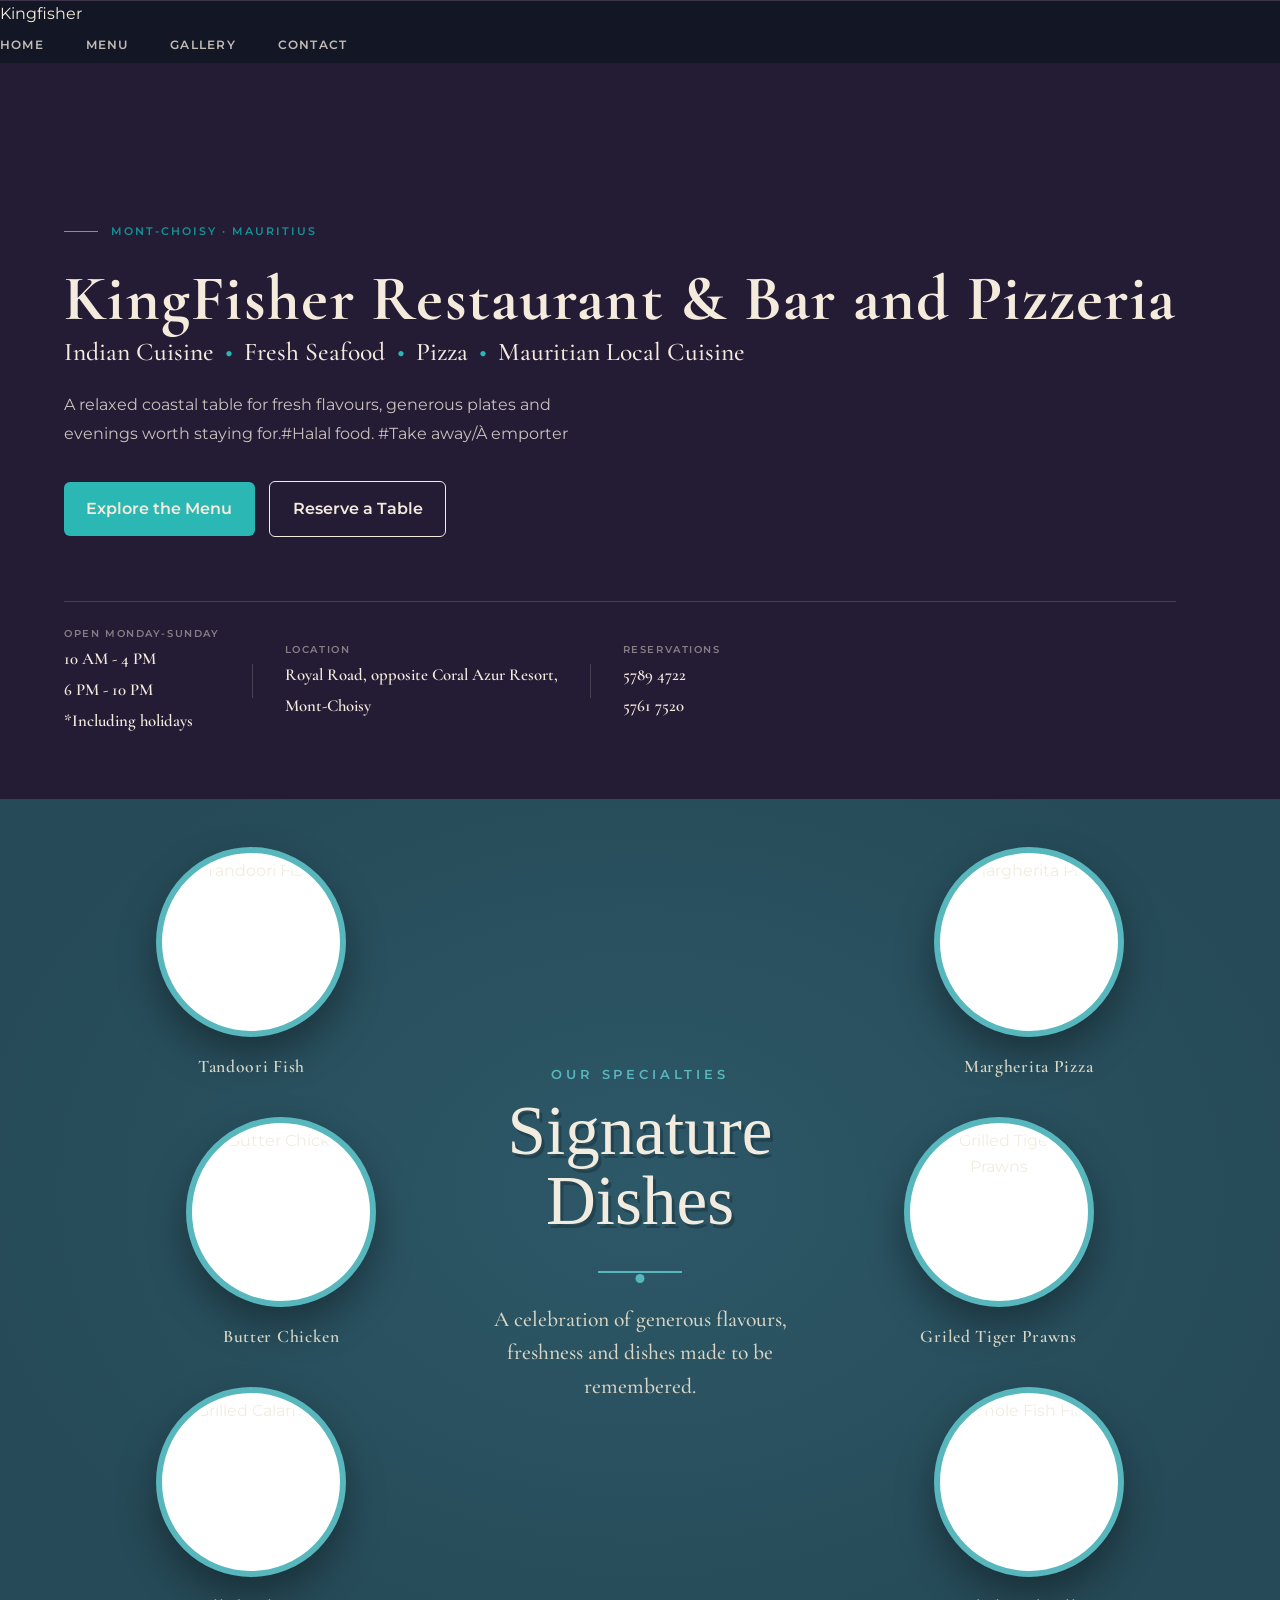
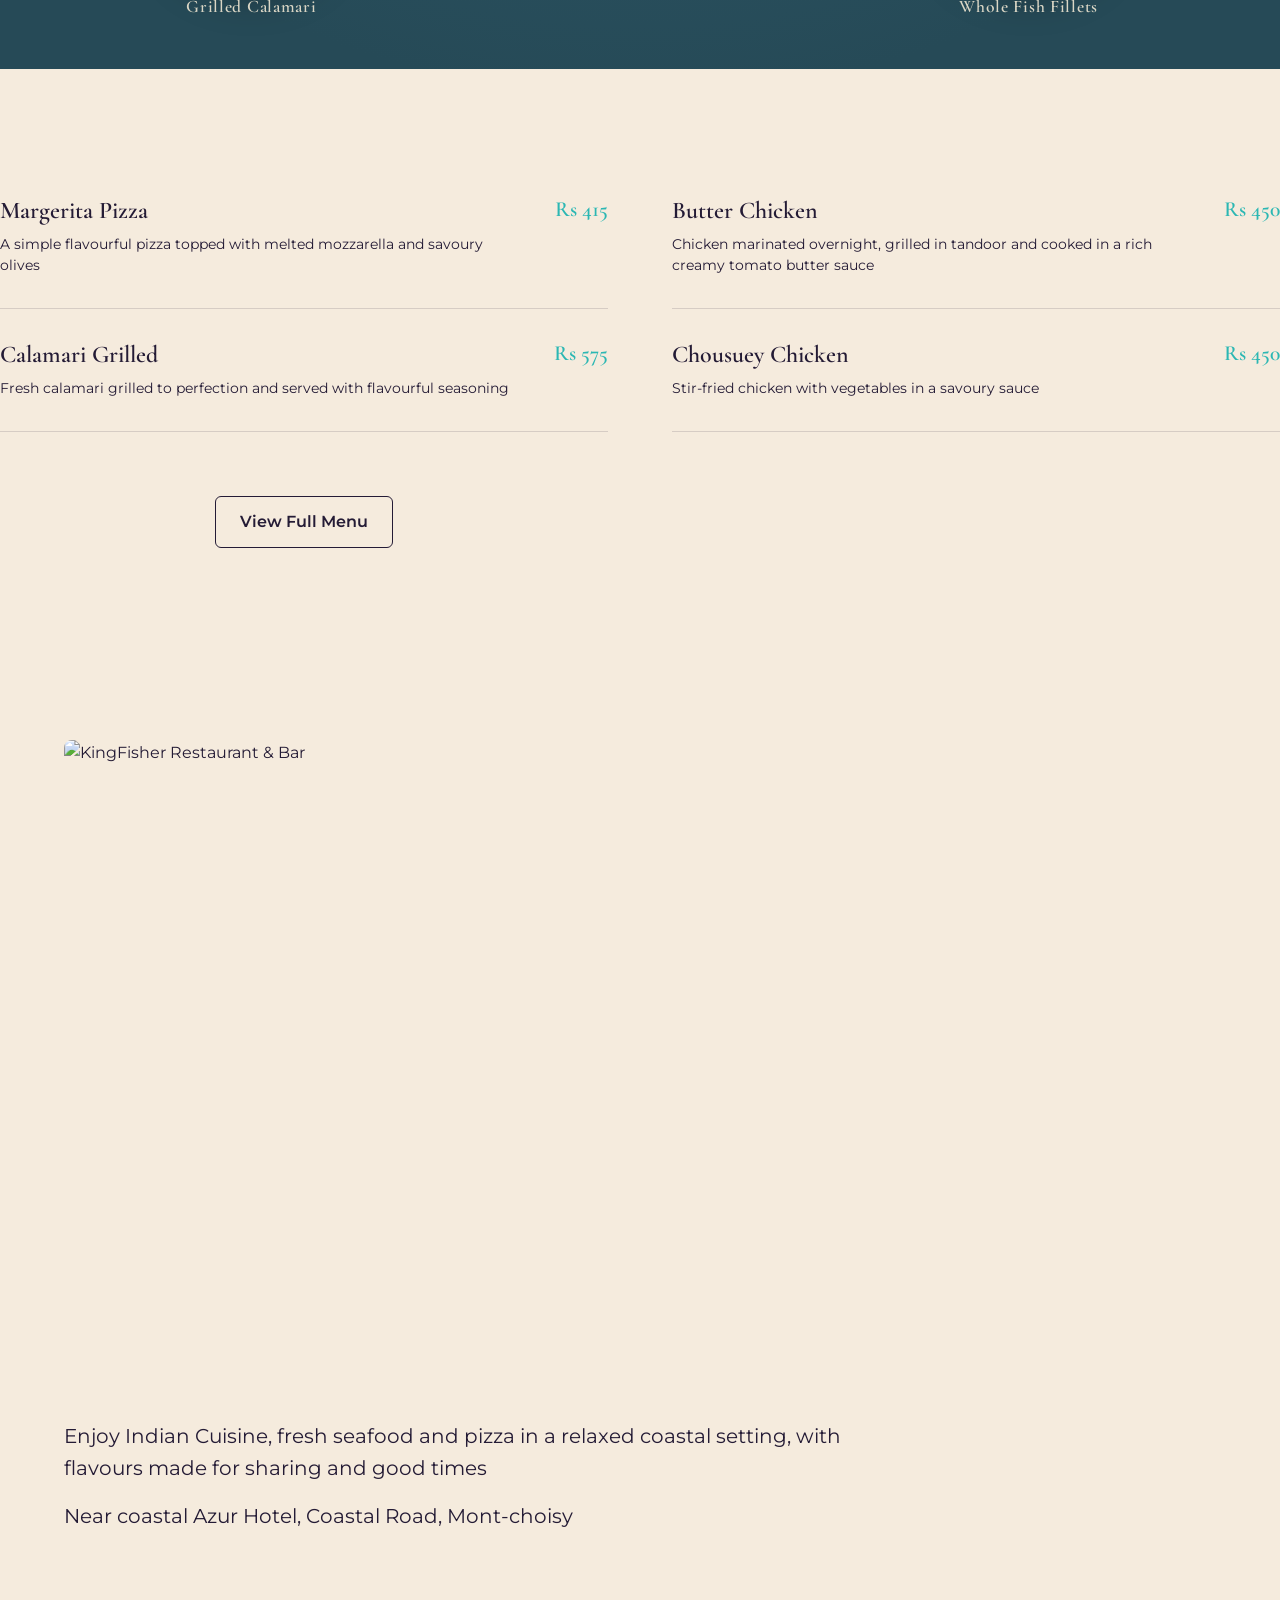
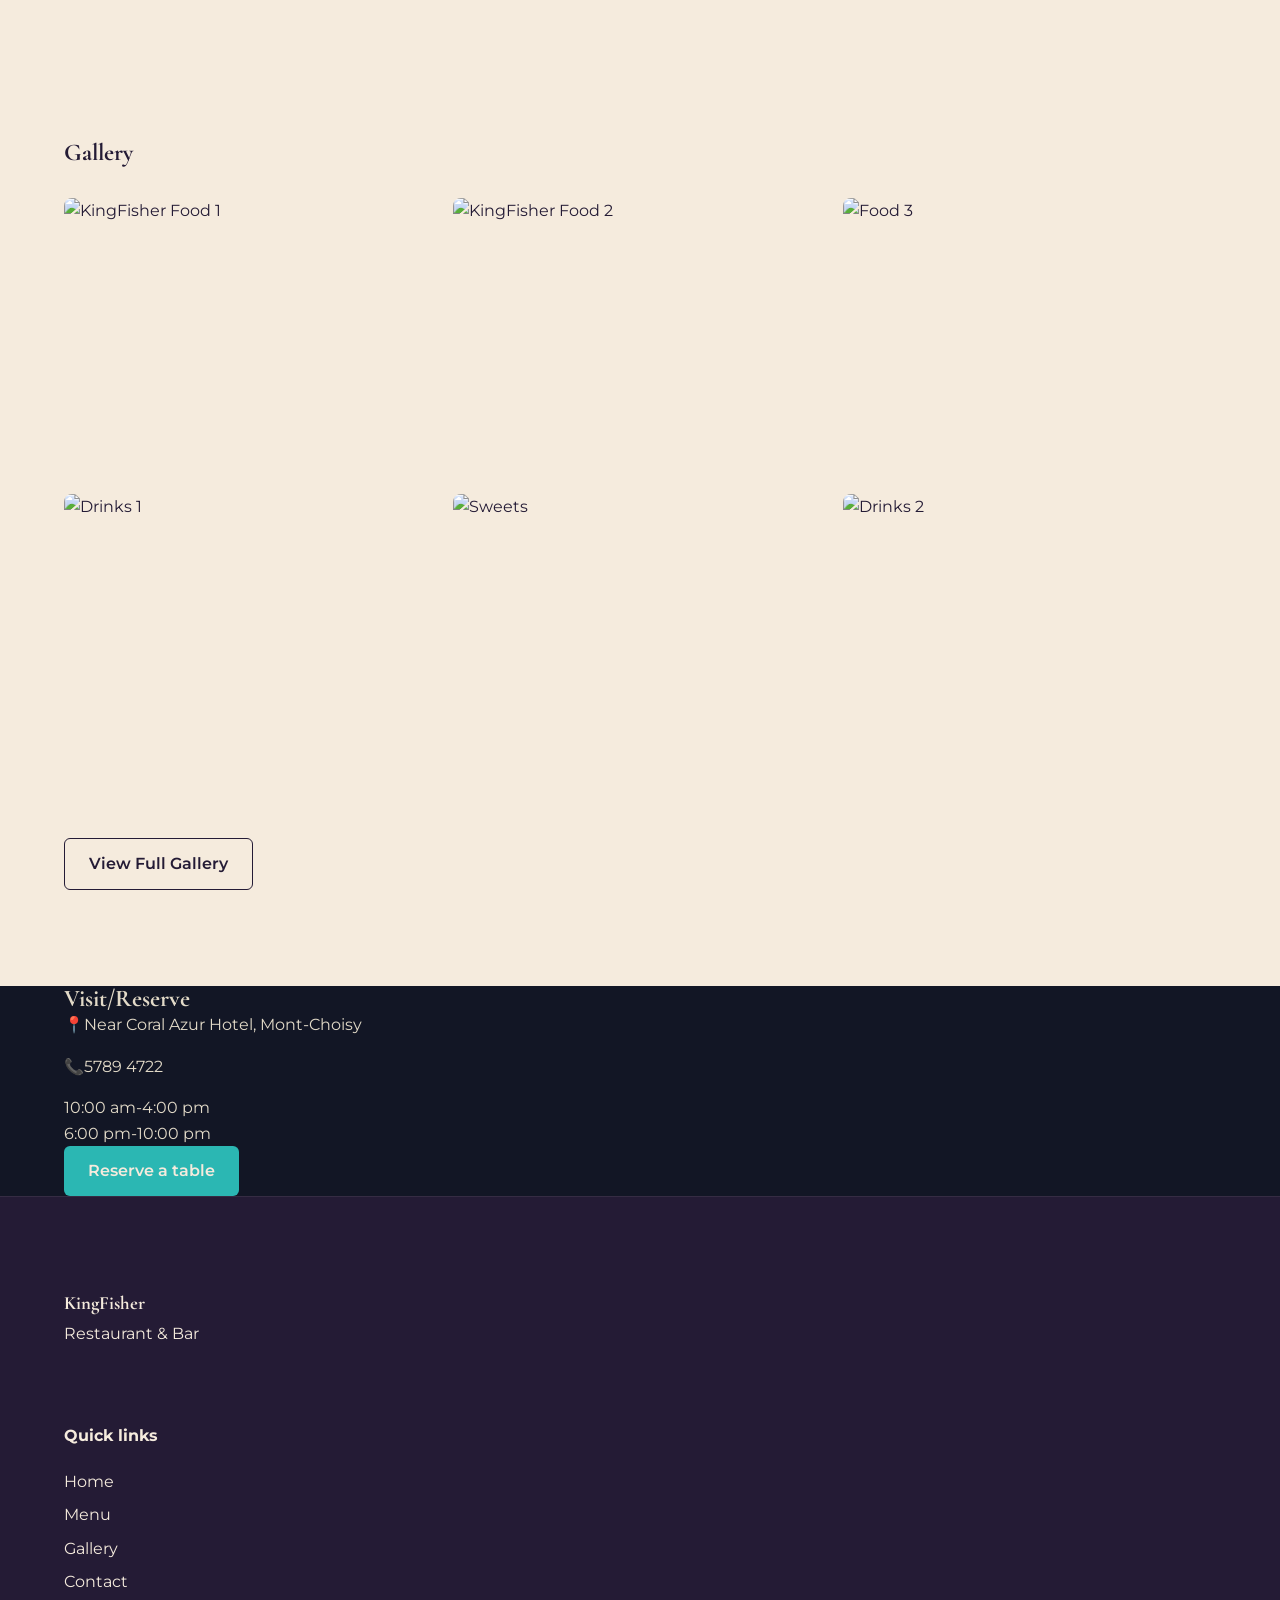
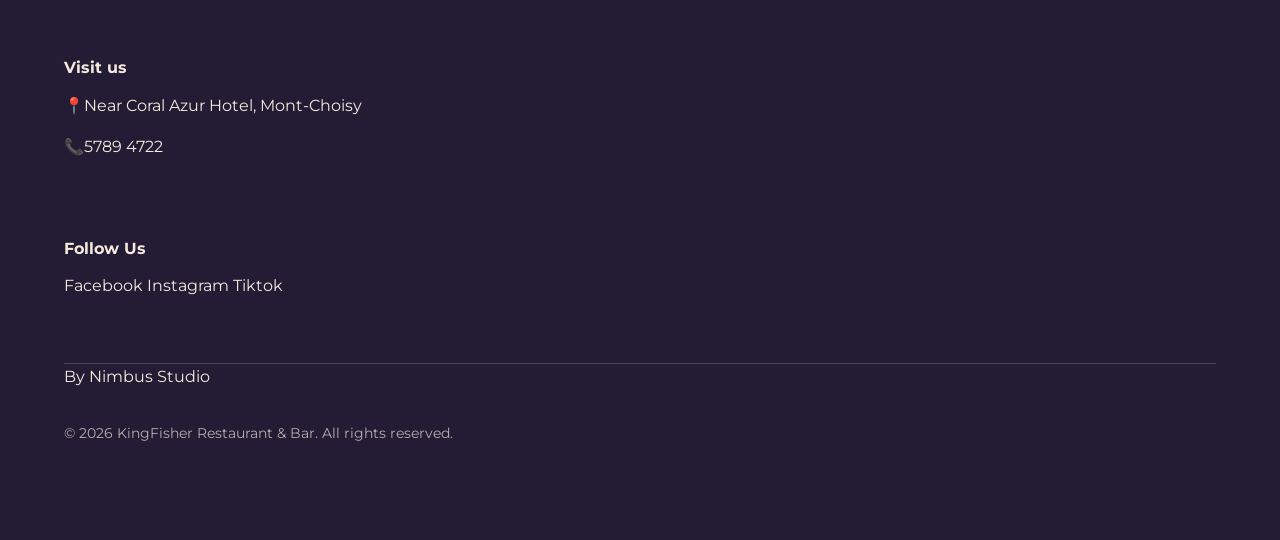
==== index.html @ a905fcc9 "Update index.html" ====
<!DOCTYPE html>
<html lang="en">
<head>
    <meta charset="UTF-8">
    <meta name="viewport" content="width=device-width,initial-scale=1.0">
    <title>KingFisher Restaurant & Bar</title>
    <link rel="stylesheet" href="tokens.css">
    <link rel="stylesheet" href="global.css">
    <link rel="stylesheet" href="components.css">
</head>
<body>
    <script src="js/main.js"></script>
<!-- Code injected by live-server -->
<script>
	// <![CDATA[  <-- For SVG support
	if ('WebSocket' in window) {
		(function () {
			function refreshCSS() {
				var sheets = [].slice.call(document.getElementsByTagName("link"));
				var head = document.getElementsByTagName("head")[0];
				for (var i = 0; i < sheets.length; ++i) {
					var elem = sheets[i];
					var parent = elem.parentElement || head;
					parent.removeChild(elem);
					var rel = elem.rel;
					if (elem.href && typeof rel != "string" || rel.length == 0 || rel.toLowerCase() == "stylesheet") {
						var url = elem.href.replace(/(&|\?)_cacheOverride=\d+/, '');
						elem.href = url + (url.indexOf('?') >= 0 ? '&' : '?') + '_cacheOverride=' + (new Date().valueOf());
					}
					parent.appendChild(elem);
				}
			}
			var protocol = window.location.protocol === 'http:' ? 'ws://' : 'wss://';
			var address = protocol + window.location.host + window.location.pathname + '/ws';
			var socket = new WebSocket(address);
			socket.onmessage = function (msg) {
				if (msg.data == 'reload') window.location.reload();
				else if (msg.data == 'refreshcss') refreshCSS();
			};
			if (sessionStorage && !sessionStorage.getItem('IsThisFirstTime_Log_From_LiveServer')) {
				console.log('Live reload enabled.');
				sessionStorage.setItem('IsThisFirstTime_Log_From_LiveServer', true);
			}
		})();
	}
	else {
		console.error('Upgrade your browser. This Browser is NOT supported WebSocket for Live-Reloading.');
	}
	// ]]>
</script>
</body>
</html>
<body>
    <header>
        <header class="navbar">
    </header>
    <a href="index.html": class="logo">
        Kingfisher
    </a>
    <ul class="navbar-links">
        <li>
            <a href="index.html">Home</a>
        </li>
        <li>
            <a href="menu.html">Menu</a>
        </li>
        <li>
            <a href="gallery.html">Gallery</a>
        </li>
        <li>
            <a href="contact.html">Contact</a>
        </li>
    </ul>
    <section class="hero">
        <div class="hero-background">
            </div>
            <div class="hero-overlay"></div>

    <div class="container hero-container">

        <div class="hero-content">

            <p class="hero-eyebrow">
                Mont-Choisy · Mauritius
            </p>
            <h1>
                KingFisher Restaurant & Bar and Pizzeria
            </h1>
            <p class="hero-cuisine">
                Indian Cuisine
                <span>•</span>
                Fresh Seafood
                <span>•</span>
                Pizza
                <span>•</span>
                Mauritian Local Cuisine
            </p>

            <p class="hero-description">
                A relaxed coastal table for fresh flavours,
                generous plates and evenings worth staying for.#Halal food. #Take away/À emporter
            </p>

            <div class="hero-buttons">

                <a
                    href="menu.html"
                    class="btn btn-primary">
                    Explore the Menu
                </a>

                <a
                    href="contact.html"
                    class="btn btn-secondary">
                    Reserve a Table
                </a>

            </div>

            <div class="hero-meta">

                <div class="hero-meta-item">

                    <span class="hero-meta-label">
                        Open Monday-Sunday
                    </span>
                    <span class="hero-meta-value">
                        10 AM - 4 PM
                    </span>
                    <span class="hero-meta-value">
                        6 PM - 10 PM
                    </span>
                    <span class="hero-meta-value">
                        *Including holidays
                    </span>
                </div>

                <div class="hero-meta-divider"></div>
                <div class="hero-meta-item">

                    <span class="hero-meta-label">
                        Location
                    </span>

                    <span class="hero-meta-value">
                       Royal Road, opposite Coral Azur Resort,
                    </span>
                    <span class="hero-meta-value">
                        Mont-Choisy
                    </span>
                </div>

                <div class="hero-meta-divider"></div>

                <div class="hero-meta-item">

                    <span class="hero-meta-label">
                        Reservations
                    </span>

                    <span class="hero-meta-value">
                        5789 4722
                    </span>
                    <span class="hero-meta-value">
                        5761 7520
                    </span>
                </div>
            </div>
        </div>
    </div>
            </div>
        </div>
    </section>
    <section class="signature" id="signature-dishes">
  <div class="signature__grid">
 
    <!-- LEFT: 3 dishes -->
    <div class="signature__col signature__col--left">
      <figure class="dish">
        <div class="dish__ring"><img src="./assets/images/dish-1.jpg" alt="Tandoori Fish"></div>
        <figcaption>Tandoori Fish</figcaption>
      </figure>
      <figure class="dish">
        <div class="dish__ring"><img src="./assets/images/dish-2.jpg" alt="Butter Chicken"></div>
        <figcaption>Butter Chicken</figcaption>
      </figure>
      <figure class="dish">
        <div class="dish__ring"><img src="./assets/images/dish-3.jpg" alt="Grilled Calamari"></div>
        <figcaption>Grilled Calamari</figcaption>
      </figure>
    </div>
 
    <!-- CENTRE: heading + paragraph -->
    <div class="signature__intro">
      <p class="signature__eyebrow">Our Specialties</p>
      <h2 class="signature__title">Signature<br>Dishes</h2>
      <div class="signature__divider"></div>
      <p class="signature__text">A celebration of generous flavours, freshness and dishes made to be remembered.</p>
    </div>
 
    <!-- RIGHT: 3 dishes -->
    <div class="signature__col signature__col--right">
      <figure class="dish">
        <div class="dish__ring"><img src="./assets/images/dish-4.jpg" alt="Margherita Pizza"></div>
        <figcaption>Margherita Pizza</figcaption>
      </figure>
      <figure class="dish">
        <div class="dish__ring"><img src="./assets/images/Grilled tiger prawns.jpeg" alt="Grilled Tiger Prawns"></div>
        <figcaption>Griled Tiger Prawns</figcaption>
      </figure>
      <figure class="dish">
        <div class="dish__ring"><img src="./assets/images/dish-6.jpg" alt="Whole Fish Fillets"></div>
        <figcaption>Whole Fish Fillets</figcaption>
      </figure>
    </div>
 
  </div>
</section>
    </section>
    </div>
</section>
</section>
<section class="menu-preview">
<div class="menu-preview-grid">

    <div class="menu-item">
        <div class="menu-item-info">
            <h3 class="menu-item-name">Margerita Pizza</h3>
            <p>A simple flavourful pizza topped with melted mozzarella and savoury olives</p>
        </div>
        <span class="menu-item-price">Rs 415</span>
    </div>
    <div class="menu-item">
        <div class="menu-item-info">
            <h3 class="menu-item-name">Butter Chicken</h3>
            <p>Chicken marinated overnight, grilled in tandoor and cooked in a rich creamy tomato butter sauce</p>
        </div>

        <span class="menu-item-price">Rs 450</span>
    </div>
    <div class="menu-item">
        <div class="menu-item-info">
            <h3 class="menu-item-name">Calamari Grilled</h3>
            <p>Fresh calamari grilled to perfection and served with flavourful seasoning</p>
        </div>

        <span class="menu-item-price">Rs 575</span>
    </div>
    <div class="menu-item">
        <div class="menu-item-info">
            <h3 class="menu-item-name">Chousuey Chicken</h3>
            <p>Stir-fried chicken with vegetables in a savoury sauce</p>
        </div>
        <span class="menu-item-price">Rs 450</span>
    </div>
    <div class="menu-preview-action">
        <div style="text-align:center;">
    <a href="menu.html" class="btn btn-light">View Full Menu</a>
</div>
</div>
</section>
<section class="a-taste-of-kingfisher">
    <div class="container">
    <img src="assets/images/kingfisher- A taste of kingfisher.jpg" alt="KingFisher Restaurant & Bar" class="restaurant-image">
    <p>
        Enjoy Indian Cuisine, fresh seafood and pizza in a relaxed coastal setting, with flavours made for sharing and good times
    </p>
    <p>
        Near coastal Azur Hotel, Coastal Road, Mont-choisy
    </p>
    </div>
</section>
<section class="gallery-preview">
   <div class="container">
    <h2>Gallery</h2>
    <div class="gallery-preview-grid">
        <img src="assets/images/Tandoori fish.jpg" alt="KingFisher Food 1">
        <img src="assets/images/Magic Bowl.jpg" alt="KingFisher Food 2">
        <img src="assets/images/Crab Soup.jpg" alt="Food 3">
        <img src="assets/images/cocktails yaaa.jpeg" alt="Drinks 1">
        <img src="assets/images/Gulab jamun 2 pieces.png" alt="Sweets">
        <img src="assets/images/Welcome drinks.webp" alt="Drinks 2">
    </div>
    <a href="gallery.html" class="btn btn-light">View Full Gallery</a>
   </div>
</section>
<div class="container">
    <h2>Visit/Reserve</h2>
    <div class="cta-info">
        <p>📍Near Coral Azur Hotel, Mont-Choisy</p>
        <p>📞5789 4722</p>
        <p>
               10:00 am-4:00 pm
            <br>
               6:00 pm-10:00 pm
        </p>
    </div>
    <div class="cta-action">
        <a href="contact.html" class="btn btn-primary">Reserve a table</a>
    </div>
</div>
</div>
</section>
<footer class="footer">
    <div class="container">
        <div class="footer-content">
            <div class="footer-brand">
                <h3>KingFisher</h3>
                <p>
                    Restaurant & Bar
                </p>
            </div>
            <div class="footer-links">
                <h4>Quick links</h4>
                <a href="index.html">Home</a>
                <a href="menu.html">Menu</a>
                <a href="gallery.html">Gallery</a>
                <a href="contact.html">Contact</a>
            </div>
            <div class="footer-contact">
                <h4>Visit us</h4>
                <p>📍Near Coral Azur Hotel, Mont-Choisy</p>
                <p>📞5789 4722</p>
            </div>
            <div class="footer-socials">
                <h4>Follow Us</h4>
                <a href="https://www.facebook.com/profile.php?id=61595159085110">Facebook</a>
                <a href="https://www.instagram.com/kingfisher.mru/">Instagram</a>
                <a href=https://www.tiktok.com/@kingfisher.restau5?_r=1&_t=ZS-9Ad3N2J6rQK>Tiktok</a>
            </div>
    </div>
    <div class="footer-credit">
                <span>By</span>

                <a
                    href="https://www.instagram.com/nimbusstudio.mu/"
                    target="_blank"
                    rel="noopener noreferrer"
                    aria-label="Nimbus Studio on Instagram">
                    Nimbus Studio
                </a>
            </div>
    <p class="footer-copyright">
        © 2026 KingFisher Restaurant & Bar. All rights reserved.
    </p>
    </div>
</footer>
<div class="lightbox">
    <button class="lightbox-close">&times;</button>
    <img src="" alt="">
</div>
<script src="js/main.js"></script>
---- tokens.css ----
:root {
    /* Colours */
    --color-plum: #241B35;
    --color-cream: #F5EBDD;
    --color-turquoise: #2BB7B3;
    --color-coral: #E76F61;
    --color-white: #FFFFFF;
    --color-dark-text: #241B35;
    --color-ocean: #123F4A;

    /* Typography */
    --font-display: "Cormorant Garamond", serif;
    --font-body: "Montserrat", sans-serif;

    --font-weight-regular: 400;
    --font-weight-medium: 500;
    --font-weight-semibold: 600;

    --text-xs: 0.75rem;
    --text-sm: 0.875rem;
    --text-base: 1rem;
    --text-lg: 1.25rem;
    --text-ig: 1.25rem;
    --text-xl: 2rem;
    --text-2xl: 3rem;
    --text-hero: 4rem;

    /* Spacing */
    --space-xs: 0.5rem;
    --space-sm: 1rem;
    --space-md: 1.5rem;
    --space-lg: 2rem;
    --space-ig: 2rem;
    --space-xl: 4rem;
    --space-2xl: 4rem;
    --space-3xl: 6rem;

    /* Layout */
    --section-padding: 96px 0;
    --section-padding-mobile: 64px 0;
    --container-width: 1200px;

    /* Borders and effects */
    --border-light: rgba(36, 27, 53, 0.15);
    --border-dark: rgba(245, 235, 221, 0.2);
    --radius-sm: 6px;
    --radius-md: 8px;
    --shadows-subtle: 0 4px 16px rgba(36, 27, 53, 0.08);
}
---- global.css ----
@import url('https://fonts.googleapis.com/css2?family=Cormorant+Garamond:wght@400;500;600;700&family=Montserrat:wght@400;500;600;700&display=swap');

* {
    margin: 0;
    padding: 0;
    box-sizing: border-box;
}

html {
    scroll-behavior: smooth;
}

body {
    font-family: var(--font-body);
    background-color: var(--color-plum);
    color: var(--color-cream);
    line-height: 1.6;
}

h1,
h2,
h3,
h4 {
    font-family: var(--font-display);
    line-height: 1.1;
}

p {
    margin-bottom: var(--space-sm);
}

a {
    color: inherit;
    text-decoration: none;
}

img {
    display: block;
    max-width: 100%;
    height: auto;
}

button {
    font-family: inherit;
}

.container {
    width: min(90%, var(--container-width));
    margin-inline: auto;
}

.section {
    padding: var(--section-padding);
}

@media (max-width: 768px) {
    .section {
        padding: var(--section-padding-mobile);
    }
}
---- components.css ----
.btn{
    display:inline-block;
    padding:0.75rem 1.5rem;
    border-radius:
    var(--radius-sm);
    font-weight:
    var(--font-weight-semibold);
    transition:0.2s ease;
    cursor: pointer
}
.btn-primary{
    background-color:
    var(--color-turquoise);
    color:var(--color-cream); 
}
.btn-primary:hover{
    opacity:0.85; 
}
.btn-secondary{
    background-color:transparent;
    border:1px solid
    var(--color-cream);
    color:var(--color-cream);
}
.btn-secondary:hover{
    background-color:
    var(--color-cream);
    color:var(--color-plum);
}
.btn-light{
    background-color:transparent; 
    border:1px solid
    var(--color-plum);
    color:var(--color-plum);
}
.btn-light:hover{
    background-color:
    var(--color-plum);
    color:var(--color-cream);
}
.navbar {
    position: relative;
    z-index: 100;
    width: 100;
    background-color:var(--color-plum);
}
.navbar-container{
    min-height: 92px;
    display:flex;
    align-items:center;
    justify-content:space-between; 
    gap: 2rem;
}
.navbar-home {
    position: absolute;
    top: 0;
    left: 0;
    background: linear-gradient(
        to bottom,
        rgba(36,27,53,0.92)
        rgba(36,27,53,0)
    );
    border-bottom: 1px solid rgba(245,235,0.18);
}
.navbar-home .navbar-container {
    min-height: 104px;
}
.logo {
    display: inline-flex;
    flex-direction: column;
    gap: 0.05rem;
    flex-shrink: 0;
    color: var(--color-cream);
}
.logo-main {
    font-family: var(--font-display);
    font-size: 2.2rem;
    font-weight: var(--font-weight-semibold);
    line-height: 0.05;
    letter-spacing: -0.02em;
    transition: color 0.25s ease;
}
.logo-sub {
    margin-top: 0.25rem;
    font-family: var(--font-body);
    font-size: 0.55rem;
    font-weight: var(--font-weight-semibold);
    letter-spacing: 0.18em;
    text-transform: uppercase;
    opacity: 0.58;
    transition: opacity 0.2s ease;
}
.logo:hover .logo-main {
    color: var(--color-turquoise);
}

.logo:hover .logo-sub {
    opacity: 0.82;
}
.navbar-right {
    display: flex;
    align-items: center;
    gap: 2.25rem;
}
.navbar-links {
    display:flex;
    align-items: center;
    gap:2.6rem;
    list-style: none;
    margin: 0;
    padding: 0;
}
.navbar-links a {
    position: relative;
    display: inline-block;
    padding: 0.5rem 0;
    color: var(--color-cream);
    font-size: 0.78rem;
    font-weight: var(--font-weight-semibold);
    letter-spacing: 0.10em;
    text-transform: uppercase;
    opacity: 0.78;
    transition:color 0.2s ease,
               opacity 0.2s ease;
}
.navbar-links a:after {
      content: "";
    position: absolute;
    left: 0;
    bottom: 0;
    width: 100%;
    height: 1px;
    background-color: var(--color-turquoise);
    transform: scaleX(0);
    transform-origin: right;
    transition: transform 0.25s ease;
}
.navbar-links a:hover,
.navbar-links a.active {
    color: var(--color-cream);
    opacity: 1;
}
.navbar-links a:hover::after,
.navbar-links a.active::after {
    transform: scaleX(1);
    transform-origin: left;
}
.navbar-reserve {
    display: inline-flex;
    align-items: center;
    gap: 0.7rem;
    padding: 0.75rem 1.15rem;
    border: 1px solid rgba(245, 235, 221, 0.42);
    border-radius: 999px;
    color: var(--color-cream);
    font-size: 0.72rem;
    font-weight: var(--font-weight-semibold);
    letter-spacing: 0.10em;
    text-transform: uppercase;
    transition:
        background-color 0.25s ease,
        color 0.25s ease,
        border-color 0.25s ease,
        transform 0.25s ease;
}

.navbar-reserve span {
    font-size: 0.95rem;
    line-height: 1;
    transition: transform 0.25s ease;
}

.navbar-reserve:hover {
    background-color: var(--color-cream);
    border-color: var(--color-cream);
    color: var(--color-plum);
    transform: translateY(-1px);
}

.navbar-reserve:hover span {
    transform: translate(2px, -2px);
}
.card{
    background-color:
    var(--color-white);
    border-radius:
    var(--radius-md);
    box-shadow:
    var(--shadow-subtle);
    overflow:hidden;
}
.food-image{
    width:100%;
    aspect-ratio: 4/3;
    object-fit:cover;
    border-radius: 
    var(--radius-md);
}
.restaurant-image{
    width:100%;
    aspect-ratio: 16/9; 
    object-fit:cover; 
    border-radius:
    var(--radius-md);
}
.menu-item{
    padding:var(--space-md)0;
    border-bottom:1px solid
    var(--border-light);
}
.menu-item-name{
    font-family:var(--font-display);
}
.menu-item-price{
    font-family:var(--font-body);
    font-weight:
    var(--font-weight-semibold);
}
.menu-heading{
    display:inline-block;
    color:var(--color-turquoise);
    font-family:var(--font-display);
    position:relative
}
.menu-preview{
    padding: var(--section-padding);
    background-color: var(--color-plum);
    color: var(--color-cream);
}
.menu-preview h2 {
    margin-bottom: var(--space-xl);
}
.menu-preview-list {
    max-width: 900px;
    margin-bottom: var(--space-xl);
}
.menu-preview-grid {
    display: grid;
    grid-template-columns: repeat(2, 1fr);
    gap: 0 var(--space-2xl);
}
.menu-item-name {
    font-size: var(--text-xl);
    font-weight: var(--font-weight-semibold);
    margin-bottom: var(--space-xs);
}
.menu-item p {
    max-width: 700px;
    margin-bottom: var(--space-xs);
}
.menu-item-price {
    font-size: var(--text-sm);
    color: var(--color-turquoise);
}
.footer{
    background-color:var(--color-plum);
    color:var(--color-cream);
    padding:var(--space-3xl) 0;
}
.footer-content {
    display: grid;
    grid-template-columns: repeat(3.1fr);
    gap: var(--space-xl);
    padding-bottom: var(--space-xl);
    border-bottom: 1px solid var(--border-dark)
}
.footer h3 {
    margin-bottom: var(--space-xs);
}
.footer h4 {
    font-family: var(--font-body);
    font-size: var(--text-base);
    margin-bottom: var(--space-sm);
}
.footer p {
    color: var(--color-cream);
}
.footer-links {
    display: flex;
    flex-direction: column;
    gap: 0.5rem;
}
.footer-links a:hover {
    color: var(--color-turquoise);
}
.footer-copyright {
    margin-top: var(--space-lg);
    margin-bottom: 0;
    font-size: var(--text-sm);
    opacity: 0.7;
}
.hero {
    min-height: 85vh;
    display: flex;
    align-items: center;
    position: relative;
    overflow: hidden;
    background-image:
    linear-gradient(
        rgba(36,27,53,0.65),
        rgba(36,27,53,0.65)
    ),
    url(../assets/images/hero.jpg);
background-size: cover;
background-position: center;
color: var(--color-cream);
}
.hero-content {
    max-width: 700px;
}
.hero-eyebrow {
    color: var(--color-turquoise);
    font-size: var(--text-sm);
    font-weight: var(--font-weight-semibold);
    text-transform: uppercase;
    letter-spacing: 0.12em;
    margin-bottom: var(--space-sm);
}
.hero h1 {
    font-size: var(--text-hero);
}
.hero-description {
    max-width: 550px;
    font-size: var(--text-ig);
    margin-bottom: 0;
}
.hero-buttons {
    display: flex;
    gap: var(--space-sm);
    margin-top: var(--space-lg);
}
.a-taste-of-kingfisher {
    padding: var(--section-padding);
    background-color: var(--color-cream);
    color: var(--color-plum);
}
.a-taste-of-kingfisher h2 {
    margin-bottom: var(--space-xl);
}
.a-taste-of-kingfisher .restaurant-image {
    margin-bottom: var(--space-lg);
}
.a-taste-of-kingfisher p {
    max-width: 800px;
    font-size: var(--text-lg);
}
.gallery-preview {
    padding: var(--section-padding);
    background-color: var(--color-cream);
    color: var(--color-plum);
}
.gallery-preview h2 {
    margin-bottom: var(--space-xl);
}
.gallery-preview-grid {
    display: grid;
    grid-template-columns: repeat(3,1fr);
    gap: var(--space-md);
    margin-bottom: var(--space-xl);
}
.gallery-preview-grid img {
    width: 100%;
    aspect-ratio: 4/3;
    object-fit: cover;
    border-radius: var(--radius-md);
    transition: transform 0.2s ease;
}
.gallery-preview-grid img:hover {
    transform: scale(1.02);
}
.cta {
    padding: var(--section-padding);
    background-color: var(--color-plum);
    color: var(--color-cream);
}
.cta h2 {
    margin-bottom: var(--space-xl);
}
.cta-content {
    display: flex;
    align-items: center;
    justify-content: space-between;
    gap: var(--space-xl);
}
.cta-info p {
    margin-bottom: var(--space-sm);
}
.cta-action {
    flex-shrink: 0;
}
.navbar {
    border-bottom: 1px solid rgba(245,235,221,0.12);
}
.logo {
    transition:color 0.2s ease;
}
.logo:hover {
    color: var(--color-turquoise);
}
.hero {
    min-height:88vh;
}
.hero h1 {
    letter-spacing: 0.02em;
}
.hero-descriptions {
    line-height:1.7;
}
.hero-buttons.btn {
    min-width:140px;
    text-align: center;
}
.signature-dishes h2,
.a-taste-of-kingfisher h2,
.menu-preview h2,
.cta h2 {
    line-height:1;
}
.a-taste-of-kingfisher .restaurant.image {
    box-shadow: var(--shadow-subtle);
}
.menu-item {
    transition: padding-left 0.2s ease;
}
.menu-item:hover {
    padding-left: var(--space-xs);
}
.menu-item-name {
    line-height:1.2;
}
.gallery-preview-grid img {
    box-shadow: var(--shadow-subtle);
}
.btn {
    transition:
    background-color 0.2s ease,
    color 0.2s ease, 
    border-color 0.2s ease,
    transform 0.2s ease,
    opacity 0.2s ease;
}
.btn:hover {
    transform: translateY(-2px);
}
.cta {
    border-top: 1px solid rgba(245,235,221,0.08);
}
.cta-info p:last-child {
    margin-bottom: 0;
}
.footer {
    border-top: 1px solid rgba(245,235,221,0.08);
}
.footer-links a {
    width: fit-content;
}
@media (max-width: 768px) {
   .menu-toggle {
    display: none;
    width: 46px;
    height: 46px;
    padding: 0;
    border: 1px solid rgba(245, 235, 221, 0.28);
    border-radius: 50%;
    background-color: transparent;
    cursor: pointer;
    align-items: center;
    justify-content: center;
    flex-direction: column;
    gap: 5px;
}

.menu-toggle span {
    display: block;
    width: 16px;
    height: 1px;
    background-color: var(--color-cream);
    transition:
        transform 0.25s ease,
        opacity 0.25s ease;
}
    .menu-preview-grid {
        grid-template-columns: 1fr;
    }

    .menu-item {
        gap: var(--space-md);
        padding: var(--space-md) 0;
    }

    .menu-item-name {
        font-size: 1.35rem;
    }

    .menu-item-info p {
        font-size: 0.8rem;
    }

    .menu-item-price {
        font-size: 1.15rem;
    }
    .navbar-container {
        position: relative;
        flex-direction: row;
        flex-wrap: wrap;
    }
    .navbar-links {
        display: none;
        flex-direction: column;
        width: 100%;
        padding-top: var(--space-md);
        gap: var(--space-md);
    }
    .navbar-links-active {
        display: flex;
    }
    .hero-content {
        max-width: 100%;
    }
    .hero h1 {
        font-size: 2.25rem;
    }
    .hero-cuisine {
        font-size: 1rem;
        line-height: 1.7;
    }
    .hero-description {
        font-size: 0.95rem;
    }
    .hero-container {
        flex-direction: column;
        align-items: flex-start;
    }
    .hero-logo {
        margin-top: var(--space-lg);
    }
    .hero-logo img {
        width: 120px;
    }
}
    .hero {
        position: relative;
        min-height:94vh;
        display: flex;
        align-items: flex-end;
        overflow: hidden;
        background-color: var(--color-plum);
        color: var(--color-cream);
    }
    .hero-background {
    position: absolute;
    inset: 0;
    z-index: 0;
}

.hero-background img {
    width: 100%;
    height: 100%;
    object-fit: cover;
    object-position: center;
    transform: scale(1.02);
}
.hero-overlay {
    position: absolute;
    inset: 0;
    z-index: 1;
    background:
        linear-gradient(
            90deg,
            rgba(36, 27, 53, 0.96) 0%,
            rgba(36, 27, 53, 0.78) 34%,
            rgba(36, 27, 53, 0.38) 68%,
            rgba(36, 27, 53, 0.22) 100%
        );
}

.hero::after {
    content: "";
    position: absolute;
    inset: 0;
    z-index: 1;
    pointer-events: none;
    background:
        radial-gradient(
            circle at 75% 35%,
            rgba(43, 183, 179, 0.12),
            transparent 30%
        ),
        linear-gradient(
            to top,
            rgba(36, 27, 53, 0.78) 0%,
            rgba(36, 27, 53, 0.05) 50%
        );
}
.hero-container {
    position: relative;
    z-index: 2;
    width: min(90%, var(--container-width));
    padding-top: 10rem;
    padding-bottom: 4rem;
}
    .hero-content {
        max-width: 800%;
    }
    .hero-logo {
        flex-shrink: 0;
    }
    .hero-logo img {
        width: 100px;
        height: auto;
    }
    .hero-eyebrow {
        display: flex;
        align-items: center;
        gap: 0.8rem;
        margin-bottom: 1.5rem;
        color: var(--color-turquoise);
        font-size: var(0.68rem);
        font-weight: var(--font-weight-semibold);
        text-transform: uppercase;
        letter-spacing: 0.22em;
    }
    .hero-eyebrow::before {
    content: "";
    width: 34px;
    height: 1px;
    background-color: var(--color-turquoise);
}
    .hero-cuisine {
         display: flex;
    flex-wrap: wrap;
    align-items: center;
    gap: 0.45rem;
    margin-bottom: 1.4rem;
    color: var(--color-cream);
    font-family: var(--font-display);
    font-size: clamp(1.25rem, 2vw, 1.75rem);
    font-weight: var(--font-weight-medium);
    line-height: 1.35;
    }
    .hero-cuisine span {
        color: var(--color-turquoise);
        padding: 0 0.25rem;
    }
    .hero-description {
        max-width: 540px;
        margin-bottom: 2rem;
        color: rgba(245,235,221,0.80);
        font-size: 1rem;
        line-height: 1.8;
    }
    .hero-buttons {
        display: flex;
        align-items: center;
        gap: 0.9rem;
    }
    .hero-buttons .btn {
        min-width: 155px;
        padding: 0.9rem 1.4rem;
        text-align: center;
    }
    .hero-meta {
    display: flex;
    align-items: center;
    gap: 2rem;
    margin-top: 4rem;
    padding-top: 1.5rem;
    border-top: 1px solid rgba(245, 235, 221, 0.18);
}

.hero-meta-item {
    display: flex;
    flex-direction: column;
    gap: 0.25rem;
}

.hero-meta-label {
    color: rgba(245, 235, 221, 0.48);
    font-size: 0.62rem;
    font-weight: var(--font-weight-semibold);
    letter-spacing: 0.16em;
    text-transform: uppercase;
}

.hero-meta-value {
    color: var(--color-cream);
    font-family: var(--font-display);
    font-size: 1.05rem;
    font-weight: var(--font-weight-semibold);
}

.hero-meta-divider {
    width: 1px;
    height: 34px;
    background-color: rgba(245, 235, 221, 0.18);
}
.signature-dishes h2,
.a-taste-of-kingfisher h2,
.menu-preview h2,
.gallery-preview h2, 
.cta h2 {
    margin-bottom: var(--space-lg);
}
.gallery-preview-grid {
    gap: var(--space-sm);
}
.cta-action {
    width: 100%;
}
.cta-action.btn {
    width: 100%;
    text-align: center;
}
.menu-toggle {
    display: none;
    background: transparent;
    border: none;
    color: var(--color-cream);
    font-size: 1.8rem;
    cursor: pointer;
}
.lightbox {
    display: none;
    position: fixed;
    inset: 0;
    background: rgba(36,27,53,0.9);
    align-items: center;
    justify-content: center;
    z-index: 1000;
}
.lightbox .active {
    display: flex;
}
.lightbox img {
    max-width: 90%;
    max-height: 80%;
    border-radius: var(--radius-md);
}
.lightbox-close {
    position: absolute;
    top: 20px;
    right: 30px;
    background: none;
    border: none;
    color: white;
    font-size: 2.5rem;
    cursor: pointer;
}
.hero-logo {
    margin-bottom: var(--space-md);
}
.hero-logo img {
    width: 120px;
    height: auto;
}
.hero-container {
    display: flex;
    align-items: center;
    justify-content: space-between;
    gap: var(--space-2xl);
}
.menu-preview {
    background-color: var(--color-cream);
}

.menu-preview-grid {
    display: grid;
    grid-template-columns: repeat(2, 1fr);
    column-gap: var(--space-2xl);
    row-gap: 0;
}

.menu-item {
    display: flex;
    justify-content: space-between;
    align-items: flex-start;
    gap: var(--space-lg);
    padding: var(--space-lg) 0;
    border-bottom: 1px solid var(--border-light);
}

.menu-item-info {
    flex: 1;
    min-width: 0;
}

.menu-item-name {
    font-family: var(--font-display);
    font-size: 1.5rem;
    font-weight: var(--font-weight-semibold);
    line-height: 1.2;
    margin-bottom: var(--space-xs);
}

.menu-item-info p {
    font-family: var(--font-body);
    font-size: var(--text-sm);
    line-height: 1.5;
    opacity: 0.7;
    margin-bottom: 0;
}

.menu-item-price {
    flex-shrink: 0;
    font-family: var(--font-display);
    font-size: 1.35rem;
    font-weight: var(--font-weight-semibold);
    color: var(--color-turquoise);
    line-height: 1.2;
    white-space: nowrap;
}

.menu-preview-action {
    display: flex;
    justify-content: center;
    align-items: center;
    width: 100%;
    margin-top: var(--space-2xl);
}
.section-heading {
    text-align: center;
    margin-bottom: var(--space-2xl);
}
.section-heading h2 {
    margin-bottom: 0;
}
.menu-item-info,
.menu-item-name,
.menu-item-info p {
    display: block;
    visibility: visible;
    opacity: 1;
    color: var(--color-dark-text);
}
:root {
  --background: oklch(0.205 0.031 273);
  --foreground: oklch(0.89 0.026 89);
  --card: oklch(0.255 0.037 275);
  --card-foreground: var(--foreground);
  --primary: oklch(0.55 0.095 196);
  --primary-foreground: var(--foreground);
  --secondary: oklch(0.3 0.04 274);
  --secondary-foreground: var(--foreground);
  --muted: var(--secondary);
  --muted-foreground: oklch(0.76 0.013 88);
  --accent: oklch(0.59 0.15 27);
  --accent-foreground: var(--foreground);
  --border: oklch(0.39 0.046 224);
  --input: var(--border);
  --ring: var(--primary);
  --popover: var(--card);
  --popover-foreground: var(--foreground);
  --price-paper: oklch(0.92 0.029 91);
  --price-ink: oklch(0.38 0.017 75);
  --paint-light: oklch(0.6 0.099 196);
  --paint-dark: oklch(0.42 0.064 199);
  --paper-shadow: 0 12px 44px oklch(0.12 0.025 275 / 0.3);
  --font-body: 'Montserrat', Arial, sans-serif;
  --font-heading: 'Oswald', 'Arial Narrow', sans-serif;
  --font-hand: 'Caveat', cursive;
  --radius: 0.375rem;
}
* { box-sizing: border-box; }
html { scroll-behavior: smooth; }
body { margin: 0; background: var(--background); color: var(--foreground); font-family: var(--font-body); letter-spacing: 0; }
.menu-toggle { display: none; }
.menu-page-hero { padding: 42px 0 30px; text-align: center; }
.hero-eyebrow { font-size: 11px; text-transform: uppercase; letter-spacing: 2px; color: var(--paint-light); }
.menu-page-hero h1 { margin: 8px 0 12px; font: 44px var(--font-heading); text-transform: uppercase; }
.menu-page-hero-text { color: var(--muted-foreground); font-size: 13px; line-height: 1.7; }
.menu-category-nav { border-bottom: 1px solid var(--border); }
.menu-category-nav-list { display: flex; align-items: center; justify-content: center; gap: 23px; overflow-x: auto; scrollbar-width: thin; }
.menu-category-nav-list a { flex: 0 0 auto; padding: 18px 0; font-size: 11px; color: var(--muted-foreground); border-bottom: 2px solid transparent; }
.menu-category-nav-list a:hover, .menu-category-nav-list a[aria-current] { color: var(--foreground); border-color: var(--paint-light); }
.menu-page { padding: 36px 0 64px; }
.menu-page-container { width: min(760px, calc(100% - 32px)); }
.menu-category { position: relative; isolation: isolate; overflow: hidden; background: var(--card); margin-bottom: 40px; padding: 26px 0 26px; box-shadow: var(--paper-shadow); scroll-margin-top: 24px; }
/* Subtle horizontal turquoise ink marks, like the printed card. */
.menu-category::before { content: ''; position: absolute; inset: 0; z-index: -1; opacity: 0.18; background: linear-gradient(180deg, transparent 14%, var(--paint-dark) 14.3%, transparent 15.2%, transparent 28%, var(--paint-light) 28.4%, transparent 29.2%, transparent 44%, var(--paint-dark) 44.4%, transparent 45%); pointer-events: none; }
.menu-category-heading { position: relative; min-height: 78px; display: flex; align-items: center; justify-content: center; padding: 10px 20px 16px; margin-bottom: 12px; }
.menu-category-heading::before { content: ''; position: absolute; z-index: -1; inset: 0 0 2px; background: var(--primary); clip-path: polygon(0 5%, 7% 1%, 18% 4%, 33% 0, 44% 3%, 60% 1%, 77% 4%, 91% 0, 100% 3%, 100% 69%, 95% 74%, 91% 70%, 88% 84%, 78% 82%, 76% 90%, 71% 85%, 69% 95%, 63% 89%, 61% 100%, 56% 93%, 48% 96%, 44% 85%, 35% 91%, 31% 81%, 24% 87%, 18% 77%, 11% 83%, 7% 74%, 0 78%); }
.menu-category-label { display: none; }
.menu-category-heading h2 { margin: 0; font-family: var(--font-heading); font-weight: 500; font-size: 36px; line-height: 1.2; text-transform: uppercase; text-align: center; }
.menu-list { margin: 0 65px 0 145px; }
.menu-page-item { display: grid; grid-template-columns: minmax(0, 1fr) 104px; min-height: 81px; gap: 28px; }
.menu-page-item-info { padding: 11px 0 12px; align-self: center; }
.menu-page-item-info h3 { font-size: 20px; font-weight: 500; line-height: 1.22; margin: 0 0 5px; }
.menu-page-item-info p { font-size: 10px; line-height: 1.35; margin: 0; color: var(--muted-foreground); max-width: 330px; }
.menu-page-price { display: flex; align-items: center; justify-content: center; background: var(--price-paper); color: var(--price-ink); padding: 12px 5px; font-family: var(--font-hand); font-size: 30px; line-height: 1; white-space: nowrap; }
/* A single continuous cream column: never add gaps between price cells. */
.menu-photo-strip { position: relative; height: 330px; margin-top: 28px; display: grid; grid-template-columns: repeat(3, minmax(0, 1fr)); gap: 24px; padding: 0 38px; isolation: isolate; }
/* The cream arc runs behind all three photos. */
.menu-photo-strip::before { content: ''; position: absolute; z-index: -1; width: 135%; height: 350px; left: -13%; top: -140px; border: 5px solid var(--price-paper); border-top: 0; border-right: 0; border-left: 0; border-radius: 0 0 50% 50%; transform: rotate(15deg); pointer-events: none; }
.menu-photo { width: 100%; aspect-ratio: 1; border: 6px solid var(--primary); border-radius: 50%; overflow: hidden; background: var(--background); margin: 0; position: relative; align-self: start; }
.menu-photo:nth-child(2) { margin-top: 72px; }
.menu-photo:nth-child(3) { margin-top: 120px; }
.menu-photo img { display: block; width: 100%; height: 100%; object-fit: cover; }
.menu-slogan { margin: -37px 0 0 40px; position: relative; width: fit-content; text-transform: uppercase; color: var(--accent); font: 34px/1.05 var(--font-heading); }
.menu-slogan span { display: block; }
.menu-slogan em { display: inline-block; font: 52px/1.1 var(--font-hand); text-transform: none; color: var(--foreground); margin-right: 10px; }
.menu-cta { text-align: center; padding: 40px 0; }
.menu-cta h2 { font: 32px var(--font-heading); }
.menu-cta p { color: var(--muted-foreground); font-size: 13px; line-height: 1.7; }
@media (max-width: 800px) {
 .menu-category-nav-list { justify-content: flex-start; }
 .menu-list { margin-left: 11%; margin-right: 8%; }
 .menu-page-item { gap: 20px; }
}
@media (max-width: 520px) {
 .container { width: calc(100% - 32px); }
 .navbar-container { min-height: 70px; }
 .navbar-links { gap: 16px; font-size: 10px; }
 .logo { font-size: 23px; }
 .menu-page-hero { padding: 28px 0 18px; }
 .menu-page-hero h1 { font-size: 36px; }
 .menu-page-hero-text { font-size: 11px; }
 .menu-page { padding-top: 20px; }
 .menu-page-container { width: calc(100% - 24px); }
 .menu-category { padding-top: 16px; }
 .menu-category-heading { min-height: 65px; }
 .menu-category-heading h2 { font-size: 27px; }
 .menu-list { margin: 0 23px 0 30px; }
 .menu-page-item { grid-template-columns: minmax(0, 1fr) 64px; gap: 14px; min-height: 82px; }
 .menu-page-item-info h3 { font-size: 15px; }
 .menu-page-item-info p { font-size: 9px; }
 .menu-page-price { font-size: 23px; }
 .menu-photo-strip { height: 218px; padding: 0 16px; gap: 10px; margin-top: 24px; }
 .menu-photo { border-width: 4px; }
 .menu-photo:nth-child(2) { margin-top: 45px; }
 .menu-photo:nth-child(3) { margin-top: 78px; }
 .menu-photo-strip::before { height: 215px; top: -90px; border-bottom-width: 4px; }
 .menu-slogan { margin: -45px 0 0 21px; font-size: 25px; }
 .menu-slogan em { font-size: 38px; margin-right: 5px; }
}
@media (prefers-reduced-motion: reduce) { html { scroll-behavior: auto; } }
.gallery-page-hero {
    background-color: var(--color-plum);
    color: var(--color-cream);
    text-align: center;
    padding: 120px 0 110px;
}

.gallery-page-hero .container {
    max-width: 850px;
}

.gallery-page-hero h1 {
    font-size: clamp(3.5rem, 7vw, 6rem);
    margin-bottom: var(--space-md);
    letter-spacing: -0.02em;
}

.gallery-page-hero-text {
    max-width: 650px;
    margin: 0 auto;
    font-size: var(--text-lg);
    line-height: 1.8;
    opacity: 0.88;
}
.gallery-page-container {
    max-width: 1200px;
}
.gallery-filters {
    display: flex;
    justify-content: center;
    align-items: center;
    gap:2rem;
    margin-bottom:3rem;
    flex-wrap: wrap;
}
.gallery-filter {
    border: none;
    background: transparent;
    color: var(--color-dark-text);
    font-family: var(--font-body);
    font-size: var(--text-xs);
    font-weight: var(--font-weight-semibold);
    letter-spacing: 0.08em;
    text-transform: uppercase;
    cursor: pointer;
    padding: 0.5rem 0;
    position: relative;
    transition: color 0.2s ease;
}

.gallery-filter::after {
    content: "";
    position: absolute;
    left: 0;
    bottom: 0;
    width: 0;
    height: 2px;
    background-color: var(--color-turquoise);
    transition: width 0.2s ease;
}

.gallery-filter:hover {
    color: var(--color-turquoise);
}

.gallery-filter.active {
    color: var(--color-turquoise);
}

.gallery-filter.active::after {
    width: 100%;
}
.gallery-grid {
    display: grid;
    grid-template-columns: repeat(12, 1fr);
    grid-auto-rows: 280px;
    gap: var(--space-md);
}
.gallery-item {
    position: relative;
    margin: 0;
    overflow: hidden;
    background-color: var(--color-plum);
    border-radius: var(--radius-md);
    cursor: pointer;
}

.gallery-item img {
    width: 100%;
    height: 100%;
    object-fit: cover;
    transition:
        transform 0.5s ease,
        filter 0.5s ease;
}

.gallery-item::after {
    content: "";
    position: absolute;
    inset: 0;
    background:
        linear-gradient(
            to top,
            rgba(36,27,53,0.05),
            rgba(36, 27, 53, 0.05) 60%
        );
    pointer-events: none;
}

.gallery-item:hover img {
    transform: scale(1.04);
    filter: brightness(0.92);
}
.gallery-featured {
    grid-column: span 8;
    grid-row: span 2;
}

.gallery-tall {
    grid-column: span 4;
    grid-row: span 2;
}

.gallery-item:not(.gallery-featured):not(.gallery-tall):not(.gallery-wide) {
    grid-column: span 4;
}

.gallery-wide {
    grid-column: span 8;
}
.gallery-item figcaption {
    position: absolute;
    left: var(--space-lg);
    right: var(--space-lg);
    bottom: var(--space-lg);
    z-index: 2;
    color: var(--color-cream);
}

.gallery-item figcaption span {
    display: block;
    margin-bottom: var(--space-xs);
    color: var(--color-turquoise);
    font-size: var(--text-xs);
    font-weight: var(--font-weight-semibold);
    letter-spacing: 0.12em;
    text-transform: uppercase;
}

.gallery-item figcaption strong {
    display: block;
    font-family: var(--font-display);
    font-size: 1.7rem;
    font-weight: var(--font-weight-semibold);
    line-height: 1.1;
}
.gallery-item.is-hidden {
    display: none;
}
.gallery-cta {
    background-color: var(--color-plum);
    color: var(--color-cream);
    padding: 6rem 0;
    margin-top: 2rem;
}

.gallery-cta-inner {
    max-width: 720px;
    margin: 0 auto;
    text-align: center;
}

.gallery-cta h2 {
    font-size: clamp(2.75rem, 6vw, 4.5rem);
    margin-bottom: var(--space-md);
}

.gallery-cta p:not(.hero-eyebrow) {
    max-width: 580px;
    margin: 0 auto var(--space-xl);
    line-height: 1.7;
    opacity: 0.85;
}
.lightbox {
    display: none;
    position: fixed;
    inset: 0;
    z-index: 1000;
    background-color: rgba(36, 27, 53, 0.96);
    align-items: center;
    justify-content: center;
    padding: 2rem;
}

.lightbox.active {
    display: flex;
}

.lightbox-content {
    display: flex;
    flex-direction: column;
    align-items: center;
    gap: var(--space-md);
    max-width: 1100px;
    max-height: 90vh;
}

.lightbox img {
    max-width: 100%;
    max-height: 78vh;
    width: auto;
    height: auto;
    border-radius: var(--radius-md);
}

.lightbox-caption {
    margin: 0;
    color: var(--color-cream);
    font-size: var(--text-sm);
    text-align: center;
    opacity: 0.85;
}

.lightbox-close {
    position: absolute;
    top: 20px;
    right: 30px;
    width: 48px;
    height: 48px;
    border: none;
    background: transparent;
    color: var(--color-cream);
    font-size: 2.5rem;
    line-height: 1;
    cursor: pointer;
}

@media (max-width: 768px) {

    .gallery-page-hero {
        padding: 90px 0 80px;
    }

    .gallery-page-hero h1 {
        font-size: 3.25rem;
    }

    .gallery-page-hero-text {
        font-size: 1rem;
    }

    .gallery-filters {
        gap: var(--space-md);
        margin-bottom: var(--space-xl);
    }

    .gallery-grid {
        grid-template-columns: 1fr;
        grid-auto-rows: 260px;
        gap: var(--space-sm);
    }

    .gallery-featured,
    .gallery-tall,
    .gallery-wide,
    .gallery-item:not(.gallery-featured):not(.gallery-tall):not(.gallery-wide) {
        grid-column: span 1;
        grid-row: span 1;
    }

    .gallery-item.gallery-featured {
        grid-row: span 1;
    }

    .gallery-item figcaption {
        left: var(--space-md);
        right: var(--space-md);
        bottom: var(--space-md);
    }

    .gallery-item figcaption strong {
        font-size: 1.45rem;
    }

    .gallery-cta {
        padding: 4rem 1.5rem;
    }

    .lightbox {
        padding: 1rem;
    }

    .lightbox img {
        max-width: 100%;
        max-height: 72vh;
    }

    .lightbox-close {
        top: 12px;
        right: 12px;
    }
}
.contact-page-hero {
    background-color: var(--color-plum);
    color: var(--color-cream);
    padding: 120px 0 115px;
}

.contact-hero-container {
    max-width: 1000px;
}

.contact-page-hero h1 {
    font-size: clamp(4rem, 8vw, 7rem);
    line-height: 0.95;
    letter-spacing: -0.03em;
    margin-bottom: var(--space-xl);
}

.contact-hero-text {
    max-width: 620px;
    font-size: var(--text-lg);
    line-height: 1.8;
    opacity: 0.86;
}
.contact-overview {
    background-color: var(--color-cream);
}

.contact-overview-grid {
    display: grid;
    grid-template-columns: repeat(3, 1fr);
    border-top: 1px solid var(--border-light);
    border-bottom: 1px solid var(--border-light);
}

.contact-card {
    padding: 3rem 2.5rem;
    border-right: 1px solid var(--border-light);
    color: var(--color-plum);
}

.contact-card:last-child {
    border-right: none;
}

.contact-card-number {
    margin-bottom: 2.5rem;
    color: var(--color-turquoise);
    font-family: var(--font-display);
    font-size: 1.4rem;
    font-weight: var(--font-weight-semibold);
}

.contact-card-label {
    margin-bottom: var(--space-sm);
    font-size: var(--text-xs);
    font-weight: var(--font-weight-semibold);
    letter-spacing: 0.12em;
    text-transform: uppercase;
    opacity: 0.55;
}

.contact-card h2 {
    margin-bottom: var(--space-md);
    font-size: 2.7rem;
    line-height: 1;
}

.contact-card > p:not(.contact-card-label) {
    max-width: 320px;
    margin-bottom: var(--space-lg);
    font-size: var(--text-sm);
    line-height: 1.7;
    opacity: 0.7;
}

.contact-card-link {
    display: inline-block;
    color: var(--color-turquoise);
    font-size: var(--text-sm);
    font-weight: var(--font-weight-semibold);
    border-bottom: 1px solid transparent;
    transition:
        color 0.2s ease,
        border-color 0.2s ease;
}

.contact-card-link:hover {
    color: var(--color-plum);
    border-color: var(--color-plum);
}

.contact-hours-inline {
    display: flex;
    flex-direction: column;
    gap: 0.5rem;
    color: var(--color-plum);
    font-family: var(--font-display);
    font-size: 1.2rem;
    font-weight: var(--font-weight-semibold);
}
.contact-reservation {
    background-color: var(--color-plum);
    color: var(--color-cream);
}

.contact-reservation-grid {
    display: grid;
    grid-template-columns: 1.2fr 0.8fr;
    align-items: center;
    gap: var(--space-3xl);
}

.contact-reservation-copy {
    max-width: 650px;
}

.contact-reservation-copy h2 {
    font-size: clamp(3rem, 6vw, 5rem);
    margin-bottom: var(--space-lg);
    line-height: 1;
}

.contact-reservation-copy > p:not(.hero-eyebrow) {
    max-width: 570px;
    margin-bottom: var(--space-xl);
    font-size: var(--text-lg);
    line-height: 1.75;
    opacity: 0.82;
}
.contact-hours-panel {
    padding: 3rem;
    border: 1px solid var(--border-dark);
    background-color: rgba(245, 235, 221, 0.04);
}

.contact-panel-label {
    margin-bottom: var(--space-xl);
    color: var(--color-turquoise);
    font-size: var(--text-xs);
    font-weight: var(--font-weight-semibold);
    letter-spacing: 0.12em;
    text-transform: uppercase;
}

.contact-hours-row {
    display: flex;
    flex-direction: column;
    gap: 0.5rem;
}

.contact-hours-row span {
    font-size: var(--text-xs);
    text-transform: uppercase;
    letter-spacing: 0.08em;
    opacity: 0.55;
}

.contact-hours-row strong {
    font-family: var(--font-display);
    font-size: 1.5rem;
    font-weight: var(--font-weight-semibold);
}

.contact-hours-divider {
    height: 1px;
    margin: var(--space-lg) 0;
    background-color: var(--border-dark);
}

.contact-hours-note {
    margin: var(--space-xl) 0 0;
    font-size: var(--text-xs);
    line-height: 1.6;
    opacity: 0.5;
}
.contact-location {
    background-color: var(--color-cream);
    color: var(--color-plum);
}

.contact-location-heading {
    display: flex;
    justify-content: space-between;
    align-items: flex-end;
    gap: var(--space-xl);
    margin-bottom: var(--space-2xl);
}

.contact-location-heading h2 {
    margin-bottom: 0;
    font-size: clamp(2.75rem, 5vw, 4.5rem);
    line-height: 1;
}

.contact-location-heading > p {
    margin-bottom: 0;
    text-align: right;
    font-size: var(--text-sm);
    line-height: 1.7;
    opacity: 0.7;
}

.contact-map-wrapper {
    overflow: hidden;
    border-radius: var(--radius-md);
    box-shadow: var(--shadow-subtle);
    border: 1px solid var(--border-light);
}

.contact-map-wrapper iframe {
    display: block;
    width: 100%;
    filter: saturate(0.85);
}


.contact-location-bottom {
    display: flex;
    justify-content: space-between;
    align-items: center;
    gap: var(--space-xl);
    padding-top: var(--space-lg);
}

.contact-location-label {
    margin-bottom: var(--space-xs);
    color: var(--color-turquoise);
    font-size: var(--text-xs);
    font-weight: var(--font-weight-semibold);
    letter-spacing: 0.1em;
    text-transform: uppercase;
}

.contact-location-bottom p:last-child {
    margin-bottom: 0;
    font-size: var(--text-sm);
    opacity: 0.7;
}
.contact-final-cta {
    background-color: var(--color-plum);
    color: var(--color-cream);
    padding: 7rem 0;
}

.contact-final-cta-inner {
    max-width: 800px;
    margin-inline: auto;
    text-align: center;
}

.contact-final-cta h2 {
    font-size: clamp(3.2rem, 7vw, 5.5rem);
    line-height: 0.95;
    margin-bottom: var(--space-lg);
}

.contact-final-cta p:not(.hero-eyebrow) {
    max-width: 620px;
    margin: 0 auto var(--space-xl);
    font-size: var(--text-lg);
    line-height: 1.7;
    opacity: 0.82;
}

.contact-final-actions {
    display: flex;
    justify-content: center;
    align-items: center;
    gap: var(--space-md);
}
@media (max-width: 768px) {

    .contact-page-hero {
        padding: 90px 0 80px;
    }

    .contact-page-hero h1 {
        font-size: 3.5rem;
        line-height: 0.95;
        margin-bottom: var(--space-lg);
    }

    .contact-hero-text {
        font-size: 1rem;
    }


    .contact-overview-grid {
        grid-template-columns: 1fr;
    }

    .contact-card {
        padding: 2.5rem 0;
        border-right: none;
        border-bottom: 1px solid var(--border-light);
    }

    .contact-card:last-child {
        border-bottom: none;
    }

    .contact-card-number {
        margin-bottom: var(--space-lg);
    }

    .contact-card h2 {
        font-size: 2.3rem;
    }


    .contact-reservation-grid {
        grid-template-columns: 1fr;
        gap: var(--space-2xl);
    }

    .contact-reservation-copy h2 {
        font-size: 3.1rem;
    }

    .contact-reservation-copy > p:not(.hero-eyebrow) {
        font-size: 1rem;
    }

    .contact-hours-panel {
        padding: 2rem;
    }


    .contact-location-heading {
        flex-direction: column;
        align-items: flex-start;
        gap: var(--space-lg);
    }

    .contact-location-heading > p {
        text-align: left;
    }

    .contact-location-heading h2 {
        font-size: 3rem;
    }

    .contact-map-wrapper iframe {
        height: 360px;
    }

    .contact-location-bottom {
        flex-direction: column;
        align-items: flex-start;
    }


    .contact-final-cta {
        padding: 5rem 1.5rem;
    }

    .contact-final-cta h2 {
        font-size: 3.3rem;
    }

    .contact-final-cta p:not(.hero-eyebrow) {
        font-size: 1rem;
    }

    .contact-final-actions {
        flex-direction: column;
        width: 100%;
    }

    .contact-final-actions .btn {
        width: 100%;
        text-align: center;
    }

}
@media (max-width: 768px) {

    .navbar-home .navbar-container {
        min-height: 82px;
    }

    .navbar-container {
        min-height: 82px;
    }

    .logo-main {
        font-size: 1.9rem;
    }

    .logo-sub {
        font-size: 0.48rem;
    }

    .navbar-right {
        position: absolute;
        top: calc(100% + 10px);
        left: 5%;
        right: 5%;
        display: block;
        padding: 1.25rem;
        background-color: rgba(36, 27, 53, 0.97);
        border: 1px solid rgba(245, 235, 221, 0.14);
        border-radius: 12px;
        backdrop-filter: blur(18px);
        -webkit-backdrop-filter: blur(18px);
        opacity: 0;
        visibility: hidden;
        transform: translateY(-8px);
        transition:
            opacity 0.25s ease,
            visibility 0.25s ease,
            transform 0.25s ease;
    }

    .navbar-right.active {
        opacity: 1;
        visibility: visible;
        transform: translateY(0);
    }

    .navbar-links {
        flex-direction: column;
        align-items: stretch;
        gap: 0;
    }

    .navbar-links li {
        border-bottom: 1px solid rgba(245, 235, 221, 0.09);
    }

    .navbar-links li:last-child {
        border-bottom: none;
    }

    .navbar-links a {
        display: block;
        padding: 1rem 0;
        font-size: 0.74rem;
    }

    .navbar-links a::after {
        display: none;
    }

    .navbar-reserve {
        display: flex;
        justify-content: center;
        margin-top: 1rem;
        padding: 0.85rem 1rem;
    }

    .menu-toggle {
        display: flex;
    }

    .menu-toggle.active span:first-child {
        transform: translateY(3px) rotate(45deg);
    }

    .menu-toggle.active span:last-child {
        transform: translateY(-3px) rotate(-45deg);
    }
    .hero {
        min-height: 92vh;
        align-items: flex-end;
    }

    .hero-overlay {
        background:
            linear-gradient(
                90deg,
                rgba(36, 27, 53, 0.95),
                rgba(36, 27, 53, 0.58)
            );
    }

    .hero-container {
        padding-top: 8rem;
        padding-bottom: 2.5rem;
    }

    .hero h1 {
        font-size: var(--text-hero);
    }

    .hero-cuisine {
        font-size: 1.2rem;
    }

    .hero-description {
        max-width: 440px;
        font-size: 0.92rem;
    }

    .hero-buttons {
        width: 100%;
        flex-direction: column;
        align-items: stretch;
    }

    .hero-buttons .btn {
        width: 100%;
    }

    .hero-meta {
        gap: 1rem;
        margin-top: 2.75rem;
        padding-top: 1.15rem;
        flex-wrap: wrap;
    }

    .hero-meta-divider {
        display: none;
    }
}
.hero {
    overflow: hidden;
    min-height: 80vh;
    background-image: url("assets/images/kingfisher-full-teal-accent.png");
    background-size: cover;
    background-position: center;
    background-repeat: no-repeat;
    position: relative;
    display: flex;
    align-items: center;
}
.hero::after {
    content:"";
    position: absolute;
    top: auto;
    left: auto;
    right: 3%;
    bottom: 0;
    width: 45%;
    height: 55%;
    background: url("../assets/images/kingfisher-full-teal-accent.png");
    background-repeat: no-repeat;
    background-position: right bottom;
    background-size: contain;
    opacity: 0.45;
    -webkit-mask-image: linear-gradient(to right, transparent 0%, #000 45%);
    mask-image: linear-gradient(to right, transparent 0%, #000 45%);
    pointer-events: none;
}
.hero::before {
    content: "";
    position: absolute;
    inset: 0;
    background:
        linear-gradient(
            90deg,
            rgba(36, 27, 53, 0.82) 0%,
            rgba(36, 27, 53, 0.60) 45%,
            rgba(36, 27, 53, 0.30) 100%
        );
}

.hero-content {
    position: relative;
    z-index: 1;
}
@media (max-width: 768px) {
    .hero::after {
        width: 100%;
        right: 0;
        opacity: 0.18;
    }
}
.signature {
  --sig-bg-edge: #264a57;
  --sig-bg-glow: #2d5868;
  --sig-ring:    #58b7bd;
  --sig-cream:   #f1ecdf;
  --sig-text:    #dad6c5;
  --sig-circle:  190px;   /* size of each dish circle */
 
  box-sizing: border-box;
  width: 100%;
  padding: 48px clamp(24px, 6vw, 90px);
  background:
    radial-gradient(ellipse at 50% 45%, var(--sig-bg-glow) 0%, var(--sig-bg-edge) 75%);
  color: var(--sig-cream);
}
.signature *, .signature *::before, .signature *::after { box-sizing: border-box; }
 
.signature__grid {
  max-width: 1180px;
  margin: 0 auto;
  display: grid;
  grid-template-columns: 1fr minmax(280px, 380px) 1fr;
  align-items: stretch;
  gap: 0 24px;
}
 
/* ---------- left / right columns of dishes ---------- */
.signature__col {
  display: flex;
  flex-direction: column;
  justify-content: space-between;
  gap: 36px;
}
.signature__col--left  { align-items: center; }
.signature__col--right { align-items: center; }
 
/* the middle dish sits slightly closer to the centre text */
.signature__col--left  .dish:nth-child(2) { transform: translateX(30px); }
.signature__col--right .dish:nth-child(2) { transform: translateX(-30px); }
 
/* ---------- one dish ---------- */
.dish {
  margin: 0;
  width: var(--sig-circle);
  text-align: center;
}
.dish__ring {
  width: var(--sig-circle);
  height: var(--sig-circle);
  border-radius: 50%;
  border: 6px solid var(--sig-ring);   /* teal outer ring */
  background: #ffffff;                 /* white inner ring */
  padding: 5px;
  box-shadow: 0 18px 38px rgba(0, 0, 0, 0.35);
}
.dish__ring img {
  display: block;
  width: 100%;
  height: 100%;
  border-radius: 50%;
  object-fit: cover;
}
.dish figcaption {
  margin-top: 16px;
  font-family: "Cormorant Garamond", Georgia, serif;
  font-weight: 600;
  font-size: 1.1rem;
  letter-spacing: 0.04em;
  color: var(--sig-text);
}
 
/* ---------- centre text ---------- */
.signature__intro {
  display: flex;
  flex-direction: column;
  align-items: center;
  justify-content: center;
  text-align: center;
}
.signature__eyebrow {
  margin: 0 0 10px;
  font-family: "Montserrat", Arial, sans-serif;
  font-weight: 600;
  font-size: 0.8rem;
  letter-spacing: 0.3em;
  text-transform: uppercase;
  color: var(--sig-ring);
}
.signature__title {
  margin: 0;
  font-family: "Pacifico", cursive;
  font-weight: 400;
  font-size: clamp(3rem, 5.4vw, 4.4rem);
  line-height: 1.02;
  color: var(--sig-cream);
  text-shadow: 3px 4px 0 rgba(0, 0, 0, 0.22);
}
/* small line + dot under the heading */
.signature__divider {
  position: relative;
  width: 84px;
  height: 2px;
  margin: 34px 0 30px;
  background: var(--sig-ring);
}
.signature__divider::after {
  content: "";
  position: absolute;
  left: 50%;
  top: 50%;
  width: 9px;
  height: 9px;
  border-radius: 50%;
  background: var(--sig-ring);
  transform: translate(-50%, 2px);
}
.signature__text {
  margin: 0;
  max-width: 21rem;
  font-family: "Cormorant Garamond", Georgia, serif;
  font-weight: 500;
  font-size: 1.35rem;
  line-height: 1.55;
  color: var(--sig-text);
}
 
/* simple stack on small screens */
@media (max-width: 860px) {
  .signature__grid { grid-template-columns: 1fr 1fr; }
  .signature__intro { grid-column: 1 / -1; order: -1; margin-bottom: 32px; }
  .signature__col--left  .dish:nth-child(2),
  .signature__col--right .dish:nth-child(2) { transform: none; }
  .signature { --sig-circle: 150px; }
}
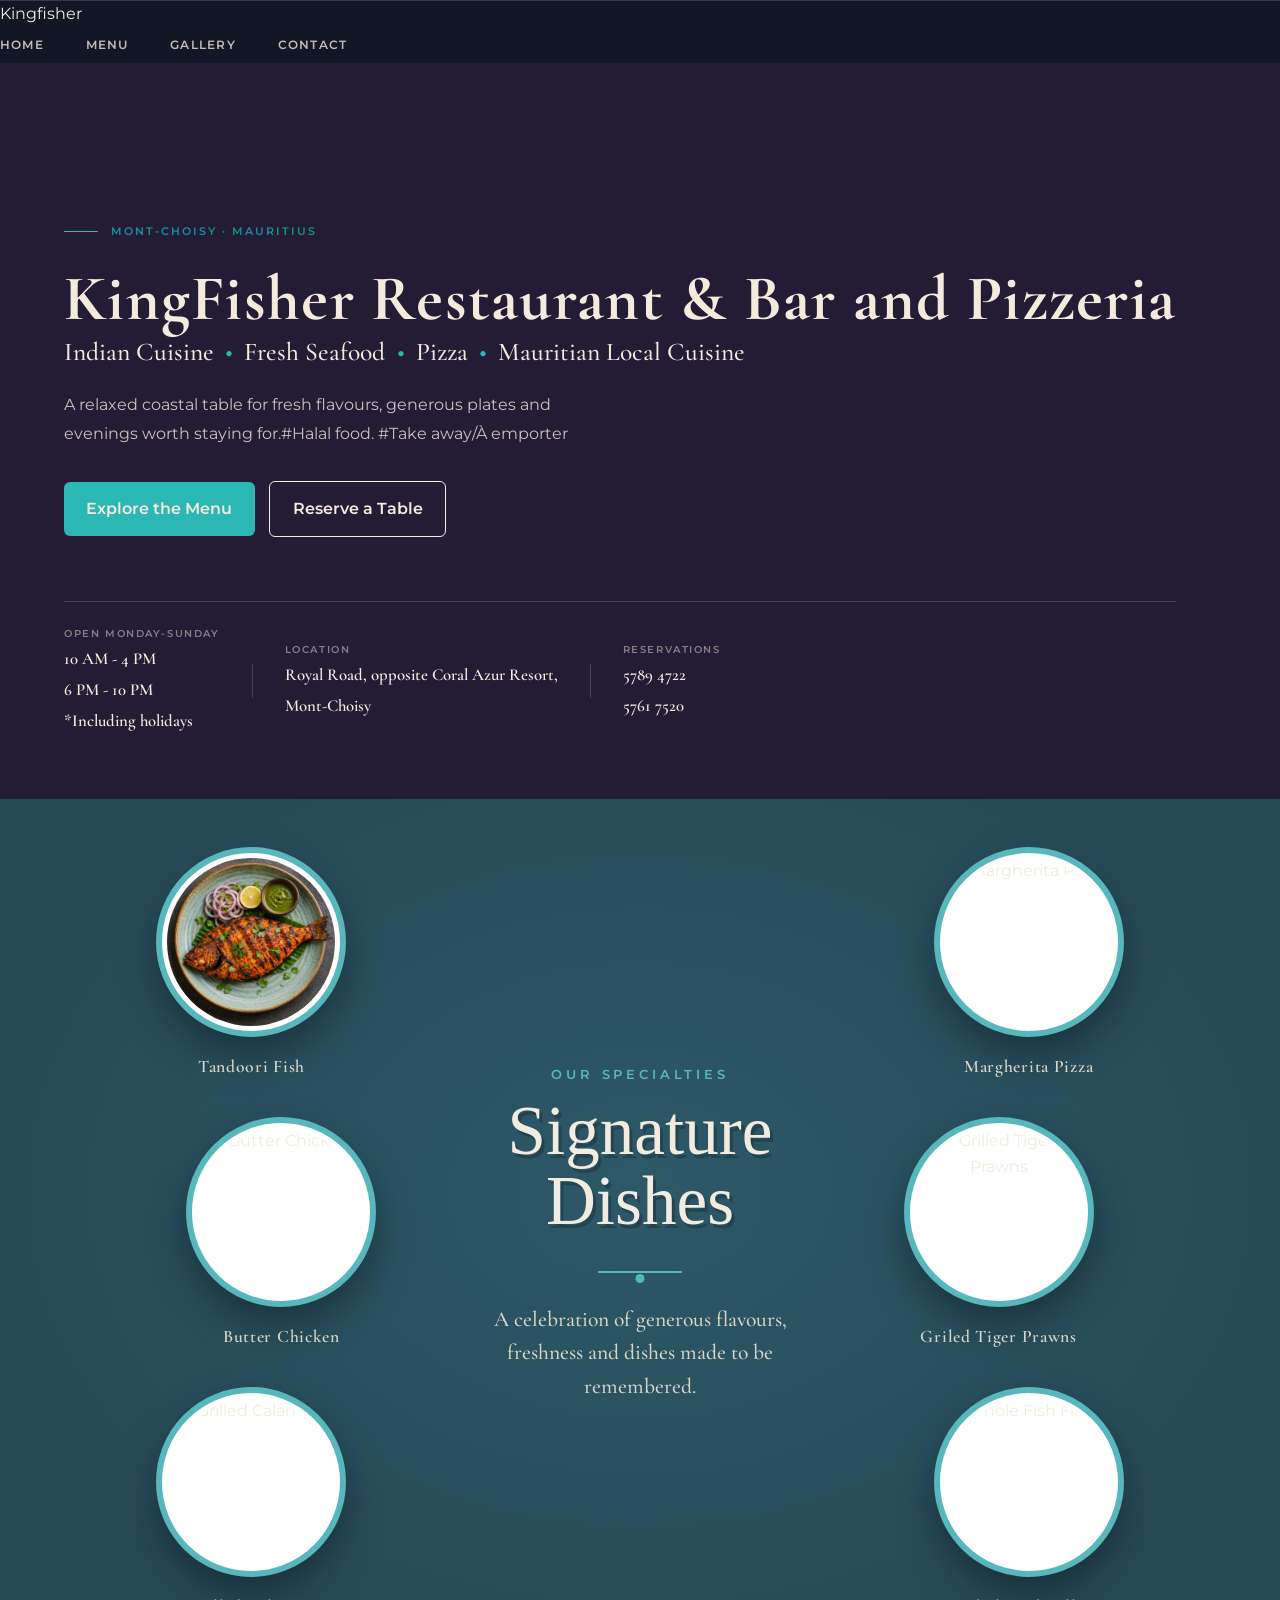
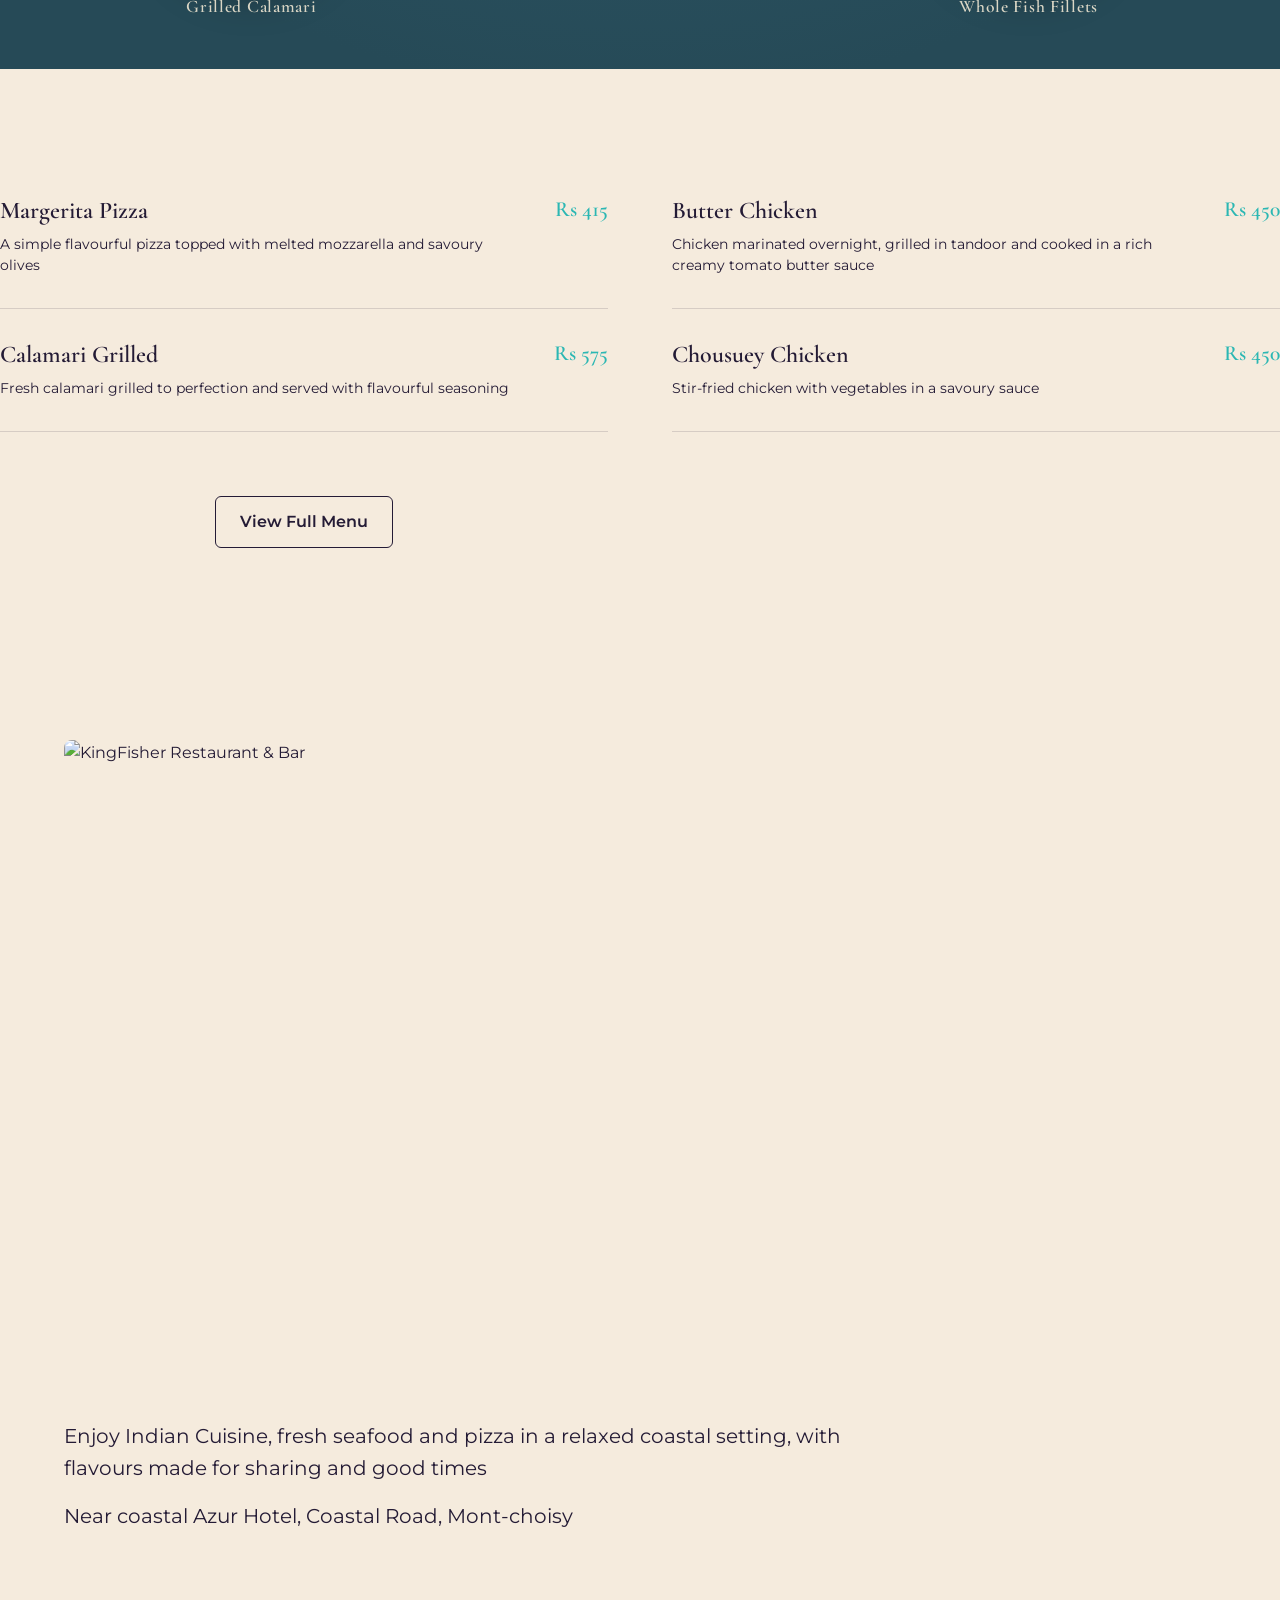
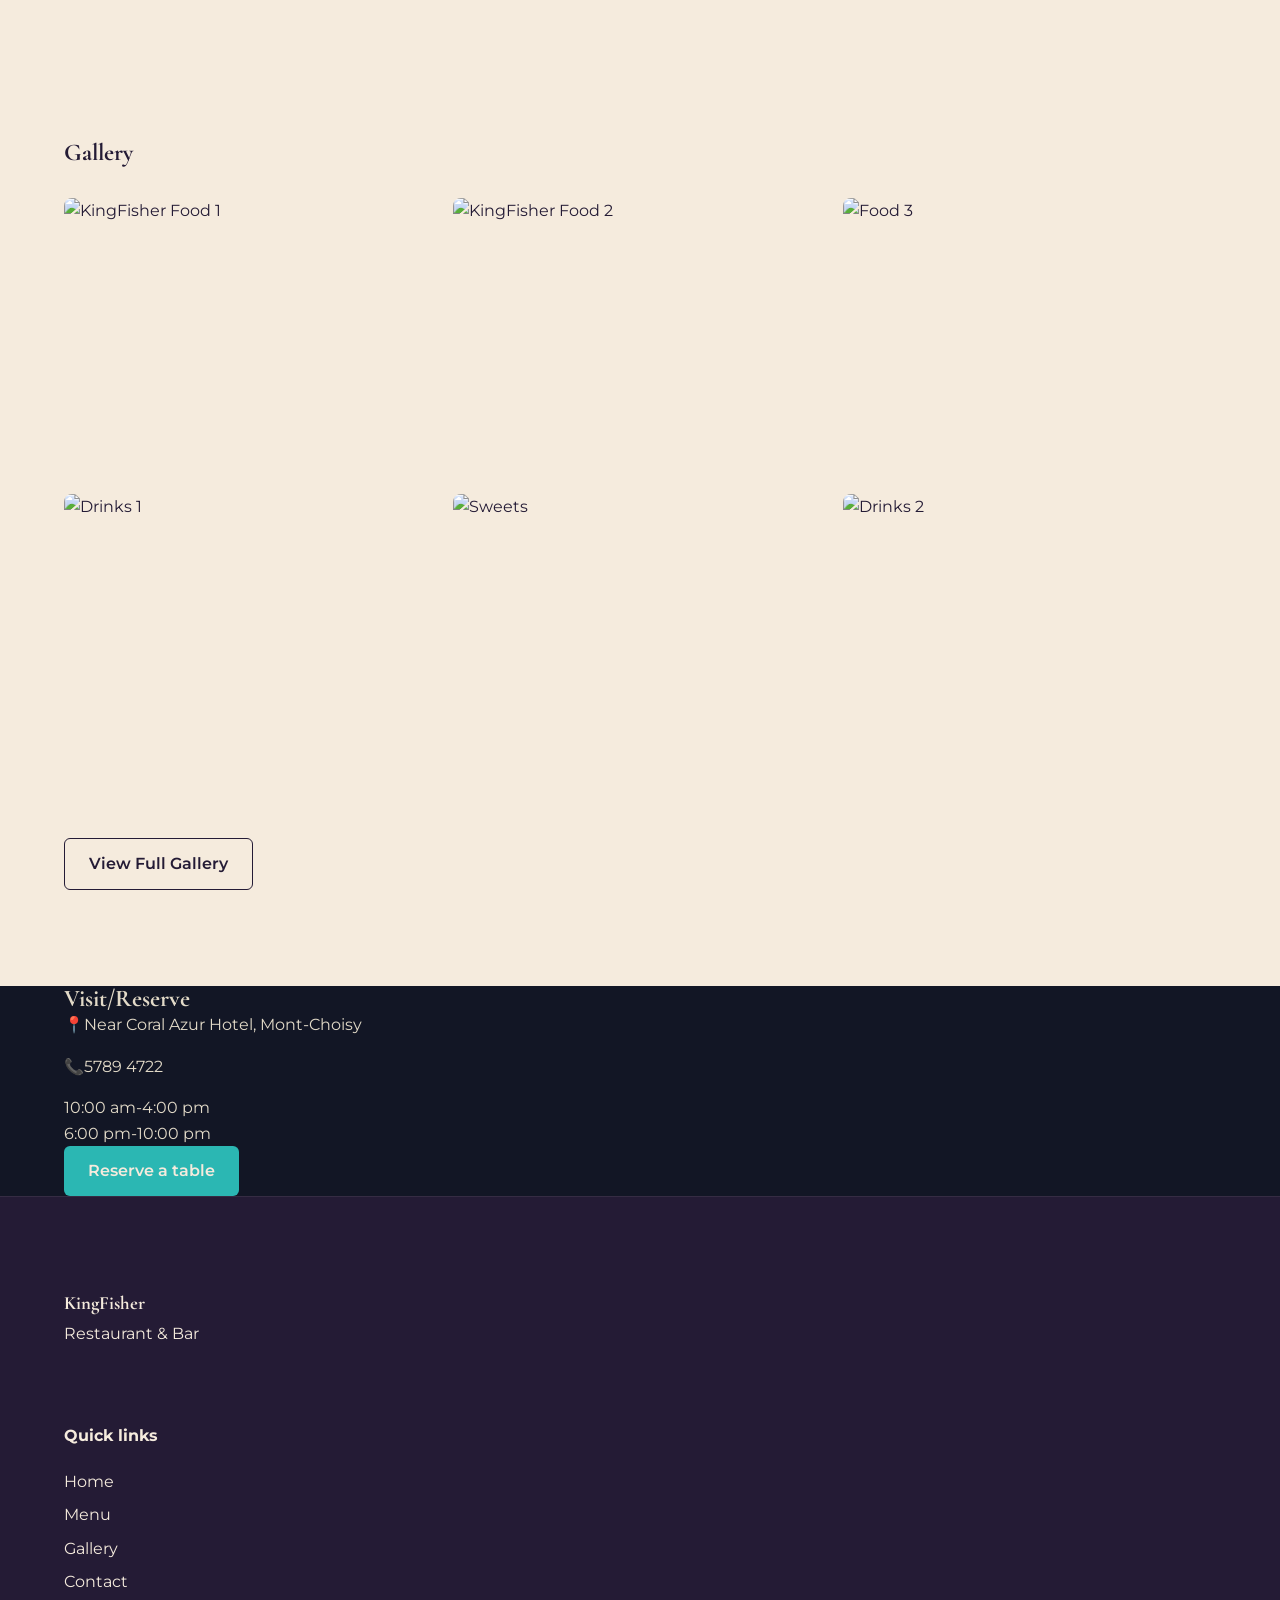
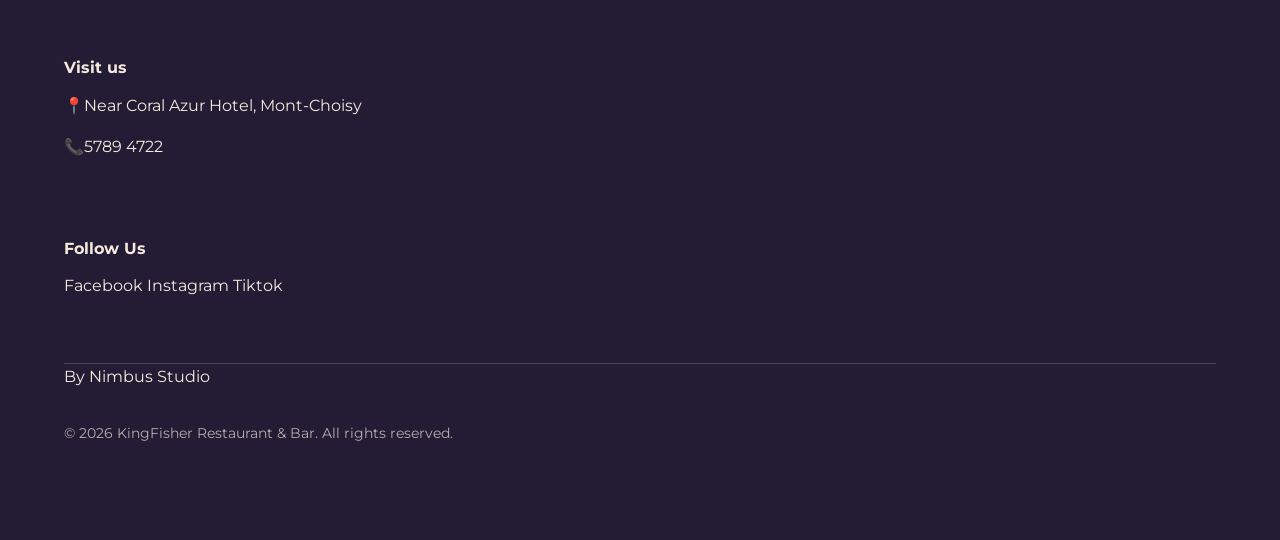
==== commit db2ad93e: "Update index.html" ====
--- a/index.html
+++ b/index.html
@@ -177,7 +177,7 @@
     <!-- LEFT: 3 dishes -->
     <div class="signature__col signature__col--left">
       <figure class="dish">
-        <div class="dish__ring"><img src="./assets/images/dish-1.jpg" alt="Tandoori Fish"></div>
+        <div class="dish__ring"><img src="dish-1.jpg" alt="Tandoori Fish"></div>
         <figcaption>Tandoori Fish</figcaption>
       </figure>
       <figure class="dish">
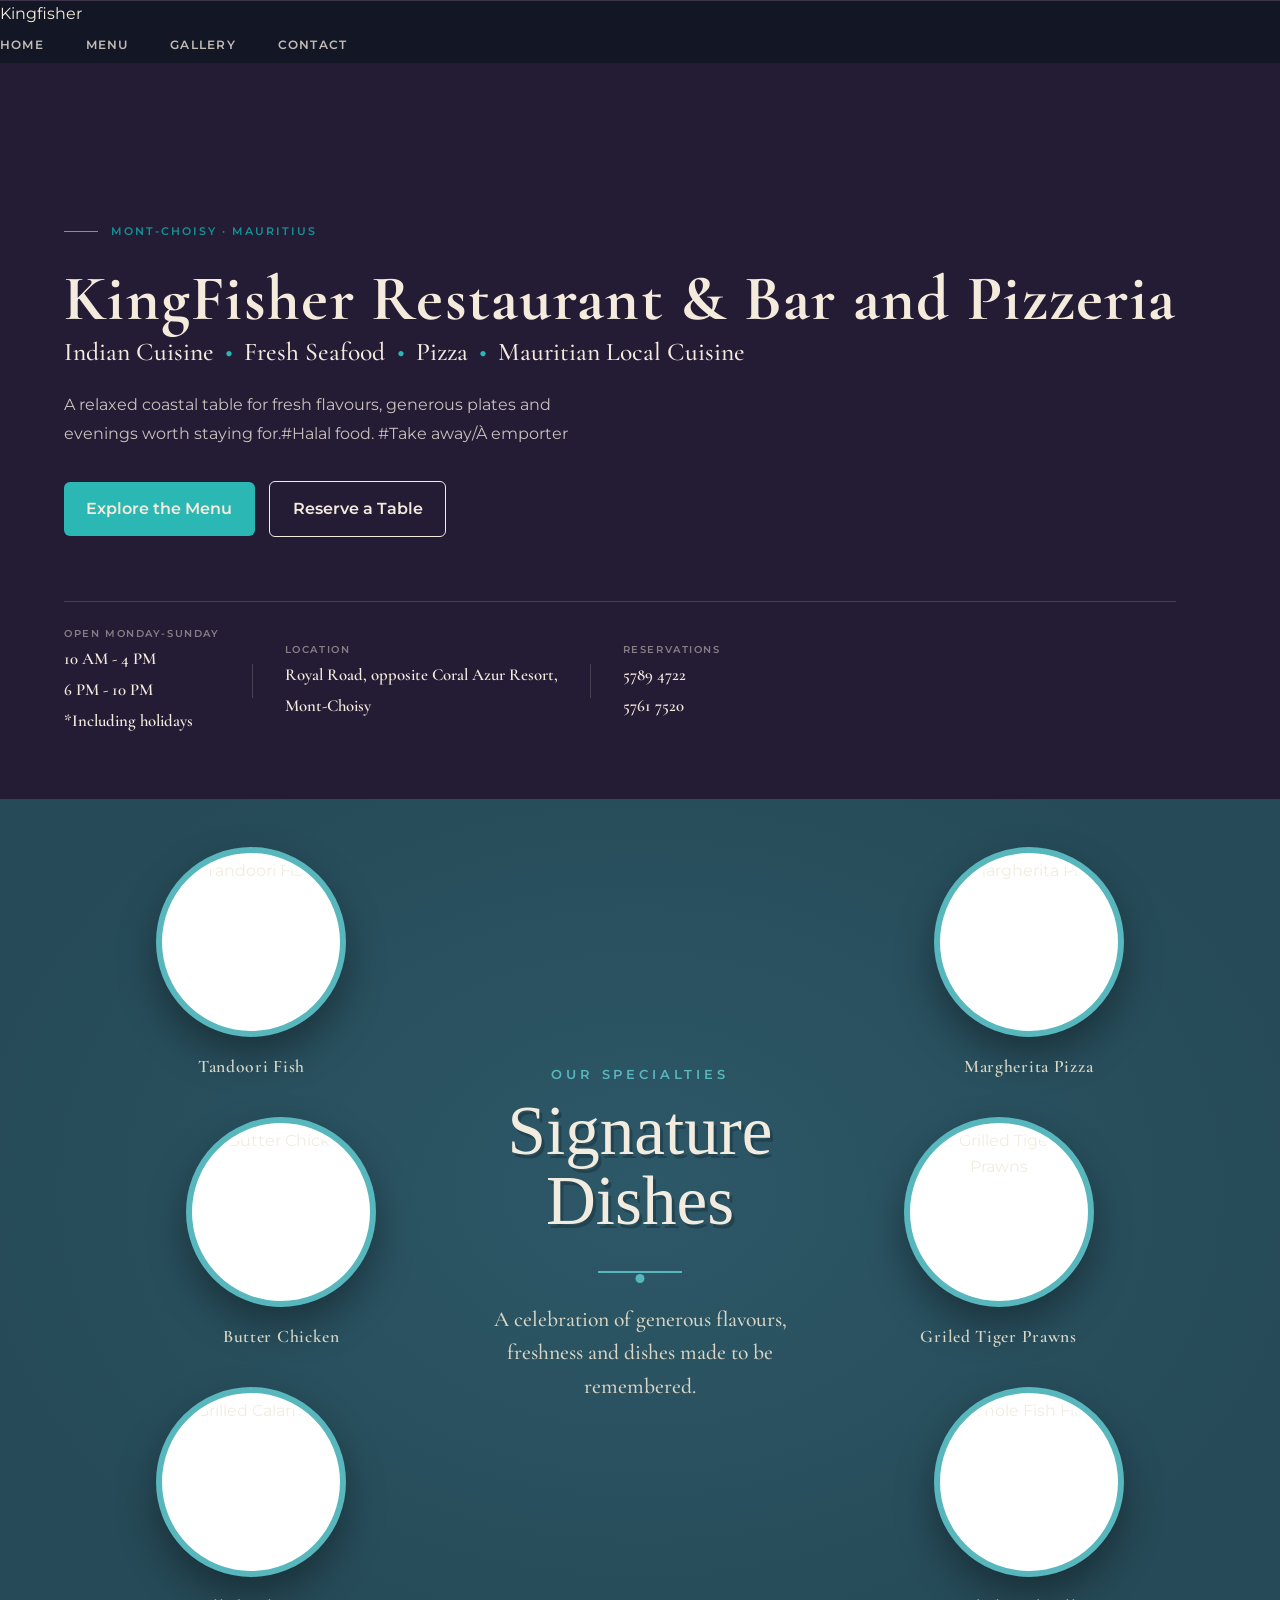
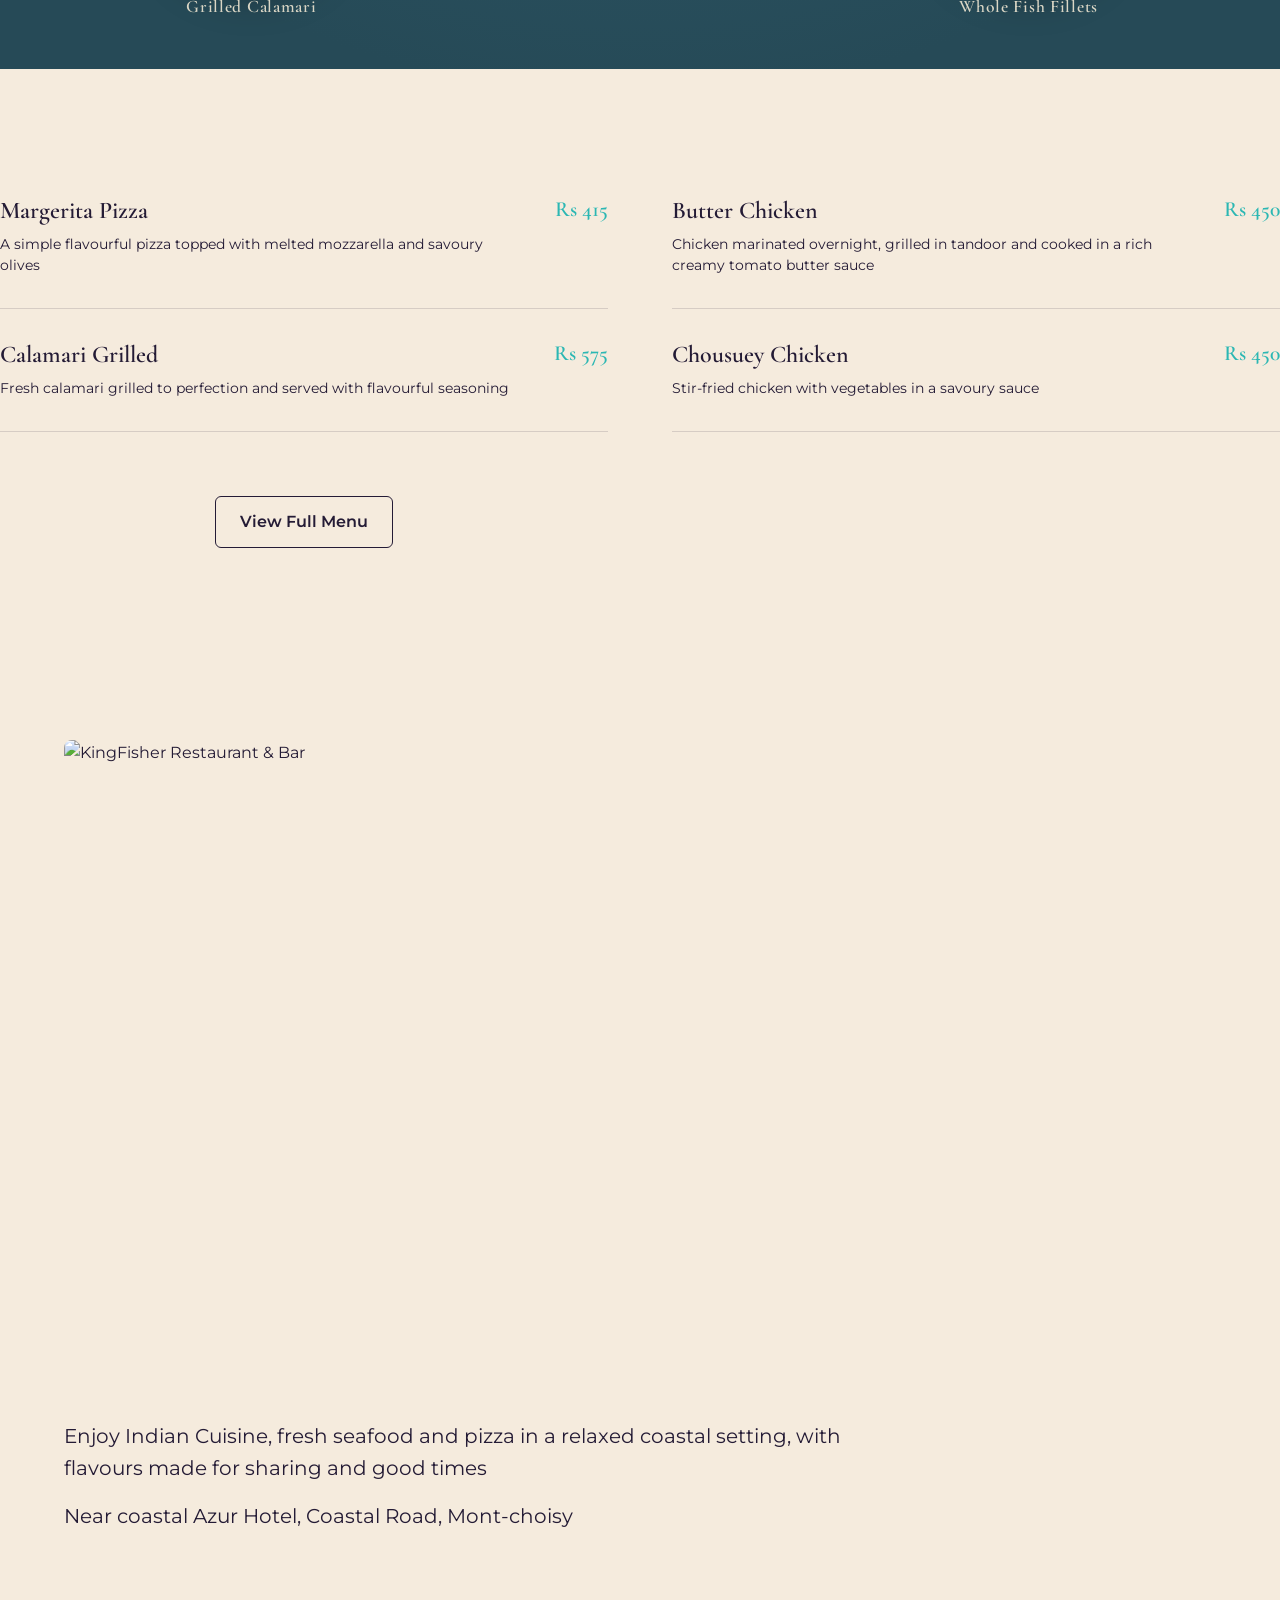
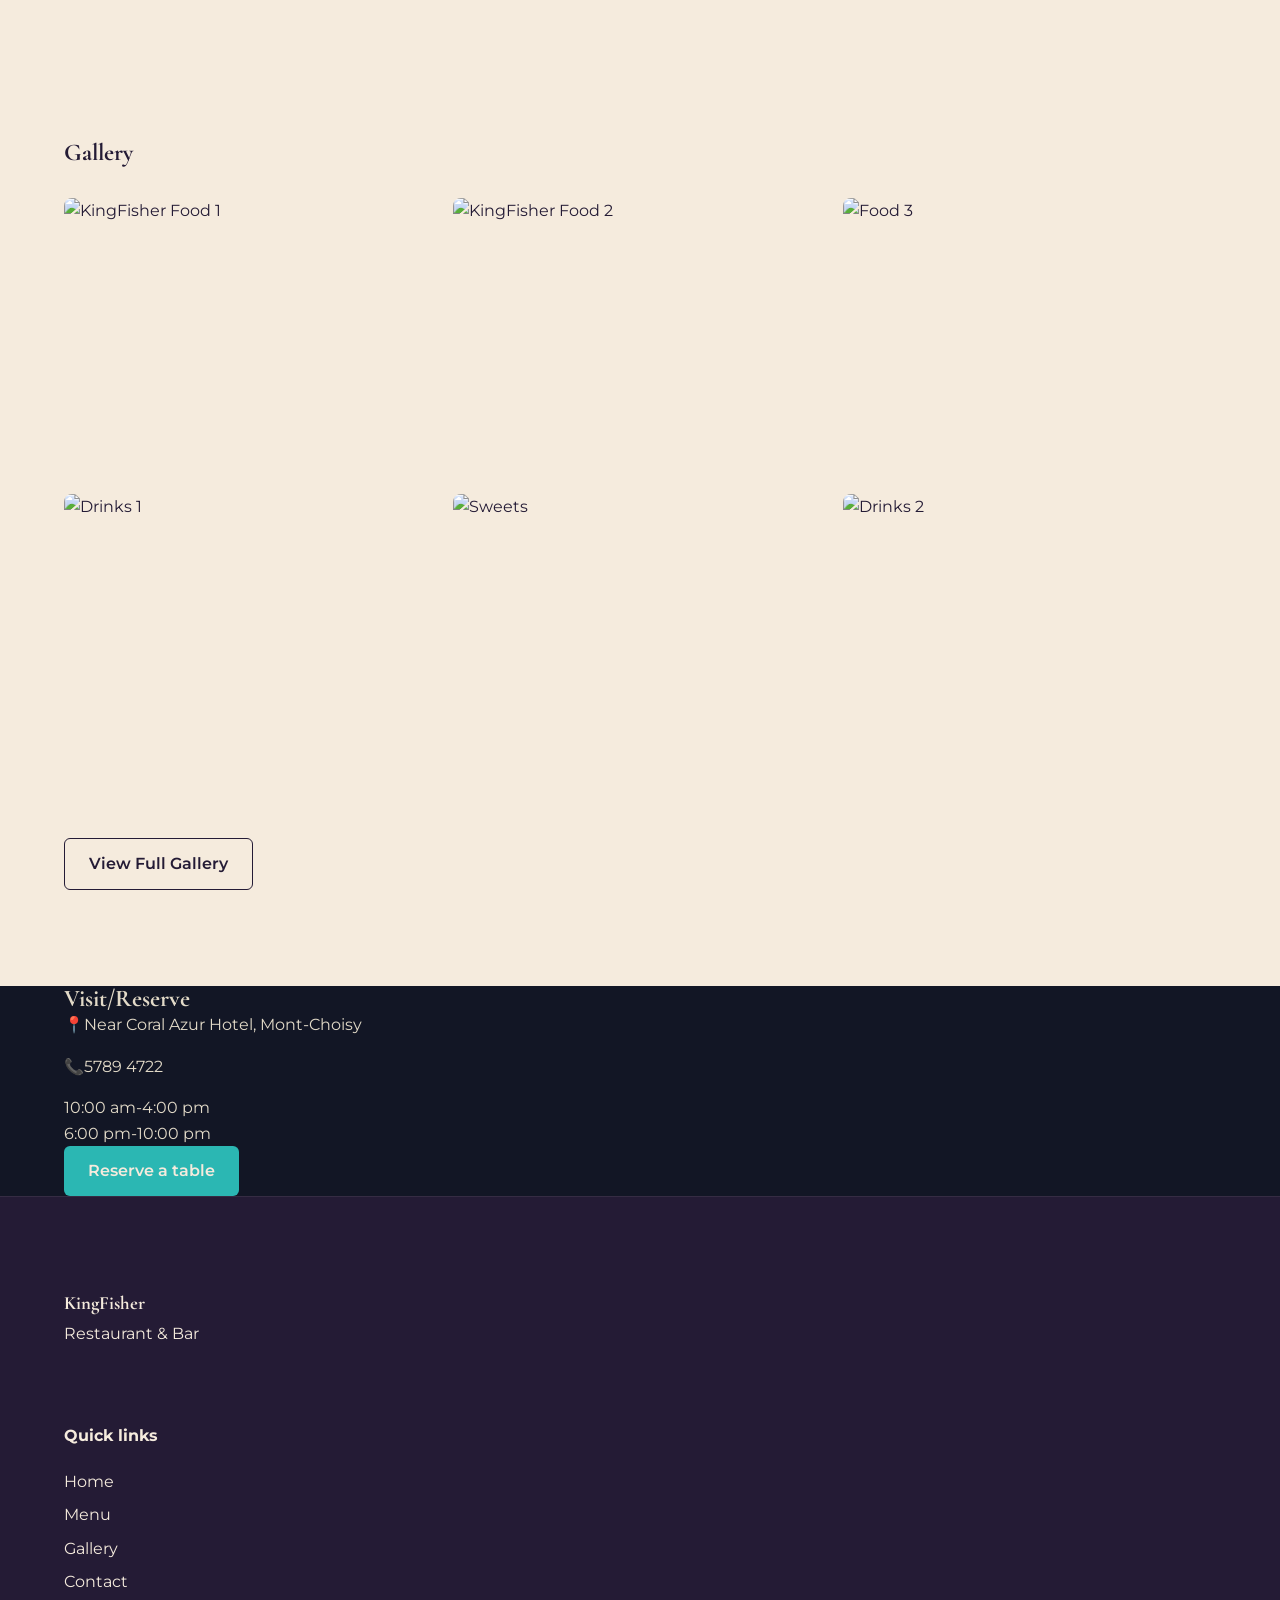
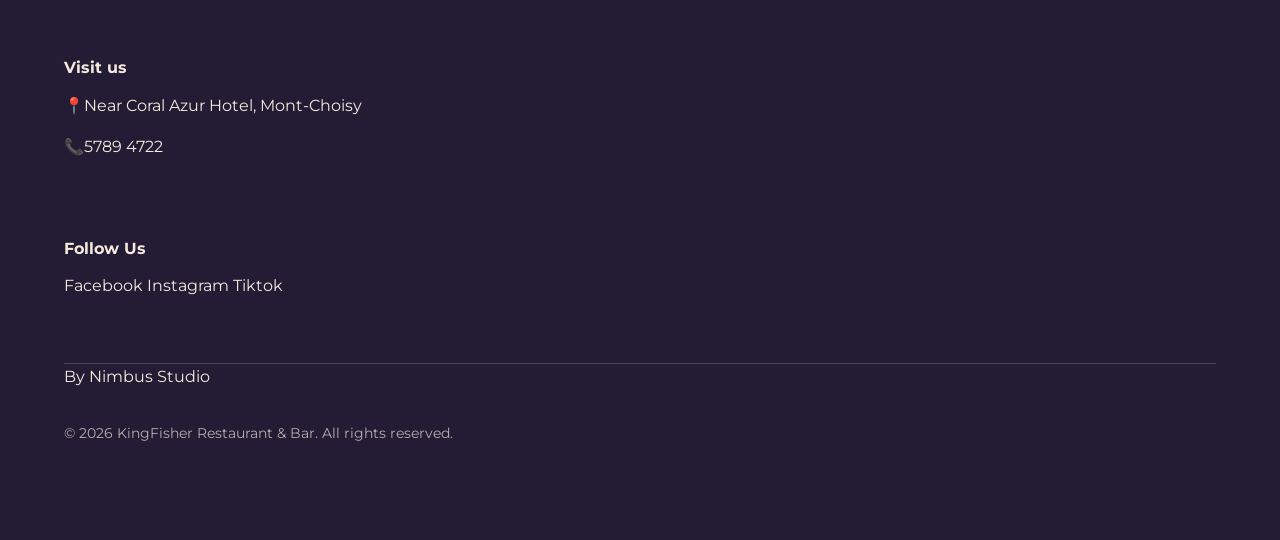
==== commit 95bd858b: "Update index.html" ====
--- a/index.html
+++ b/index.html
@@ -177,7 +177,7 @@
     <!-- LEFT: 3 dishes -->
     <div class="signature__col signature__col--left">
       <figure class="dish">
-        <div class="dish__ring"><img src="dish-1.jpg" alt="Tandoori Fish"></div>
+        <div class="dish__ring"><img src="./assets/images/dish-1.jpg" alt="Tandoori Fish"></div>
         <figcaption>Tandoori Fish</figcaption>
       </figure>
       <figure class="dish">
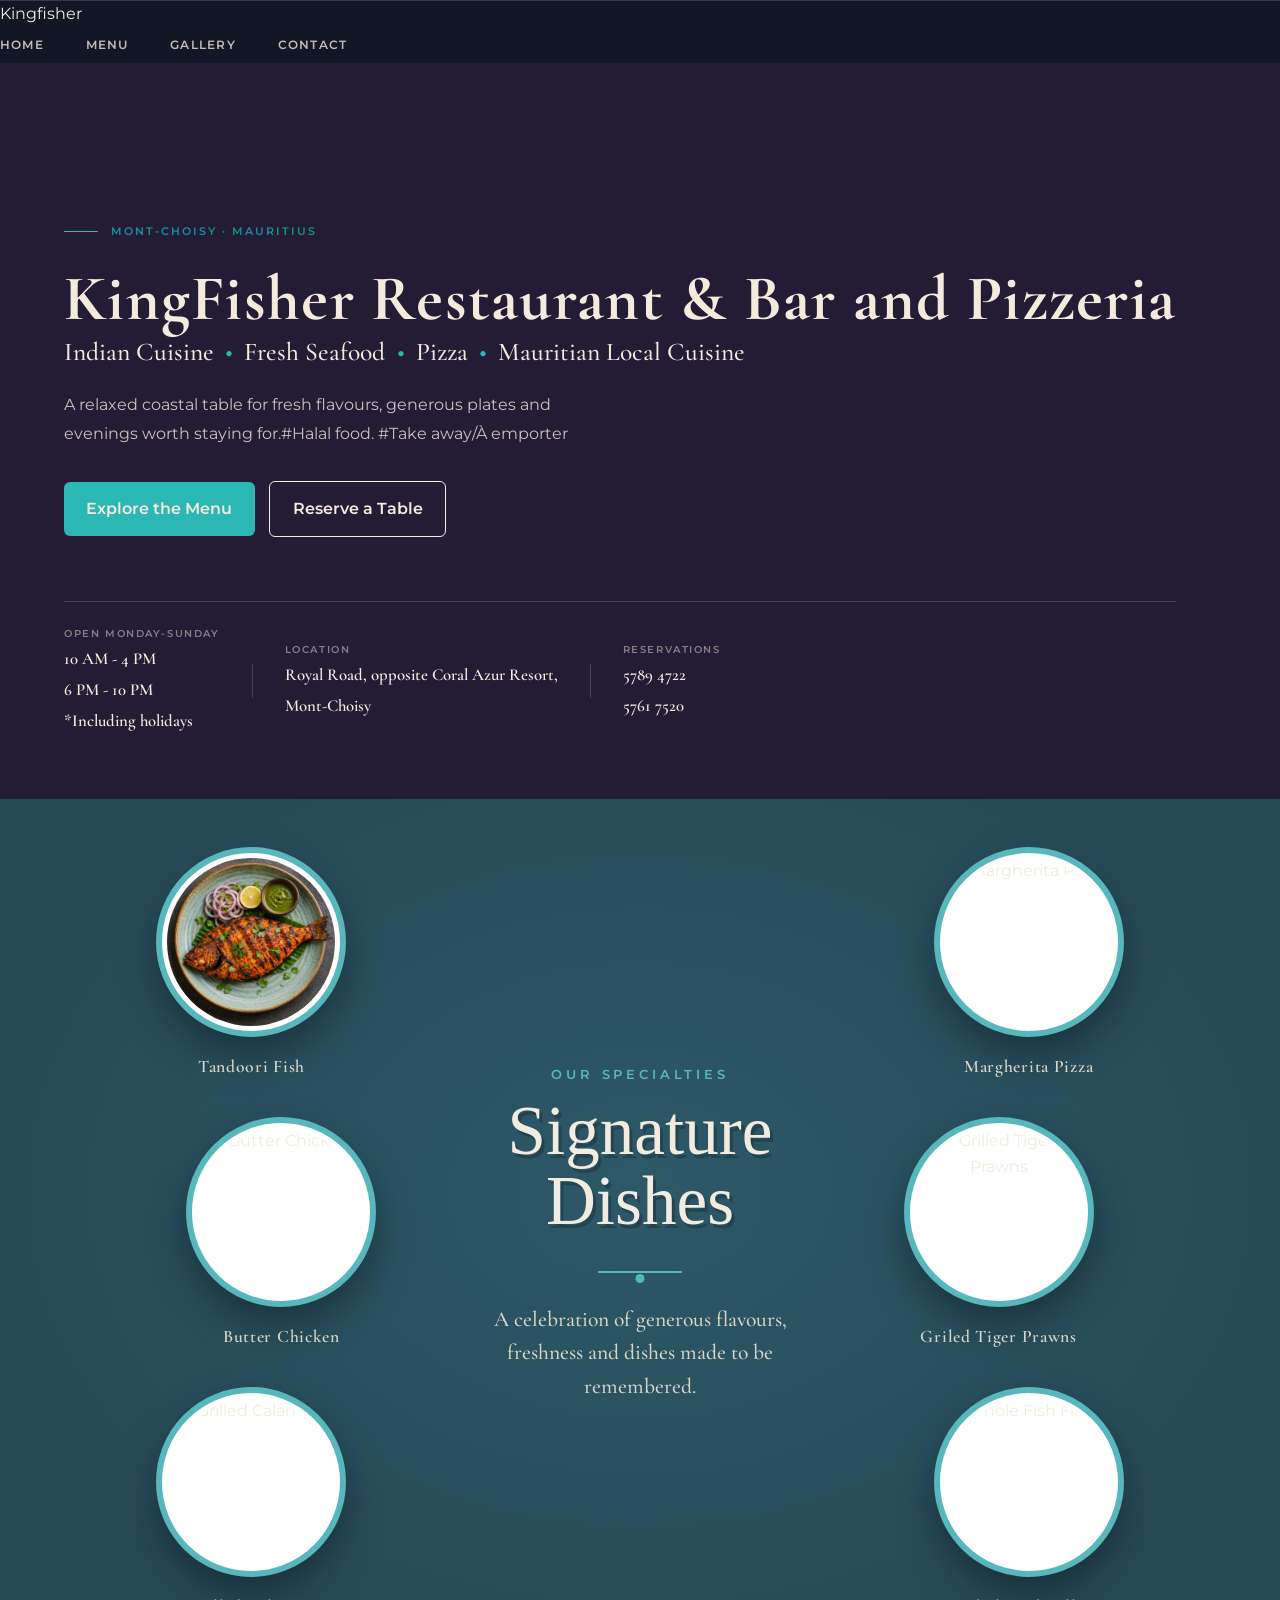
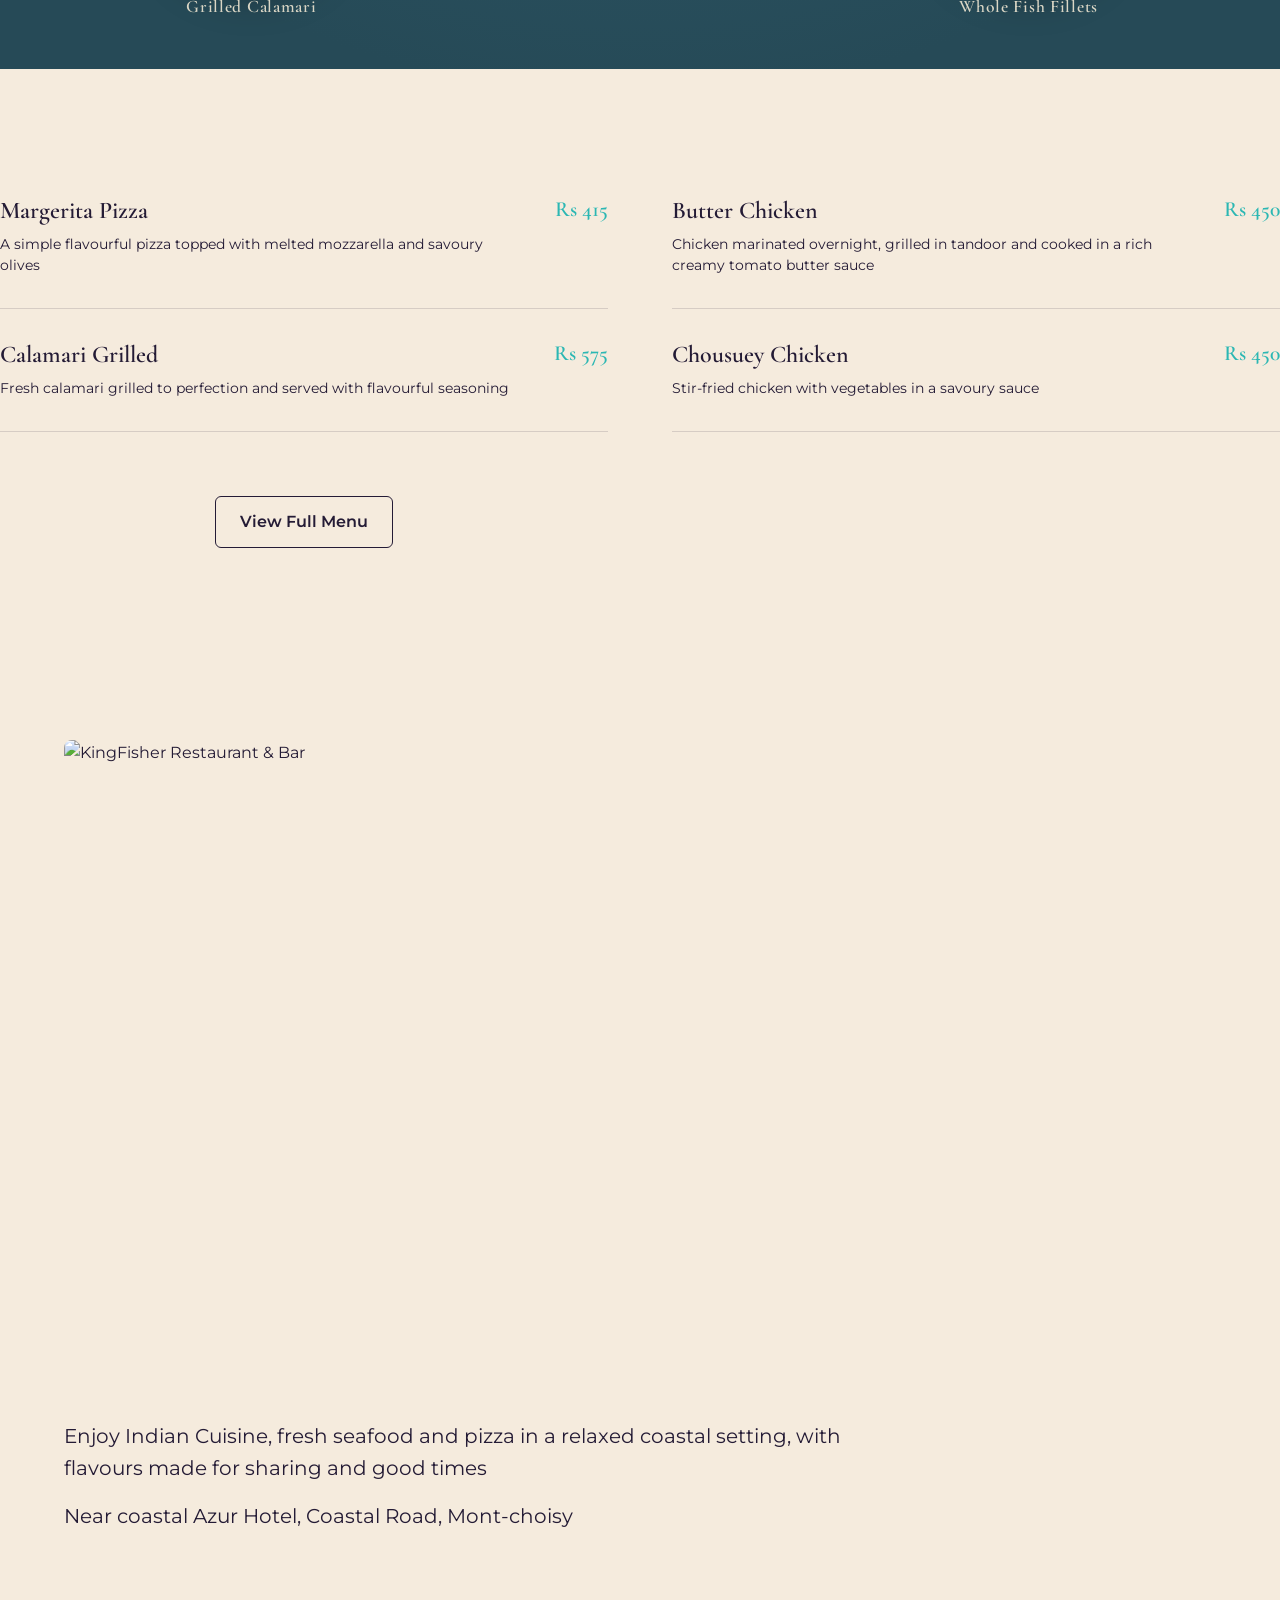
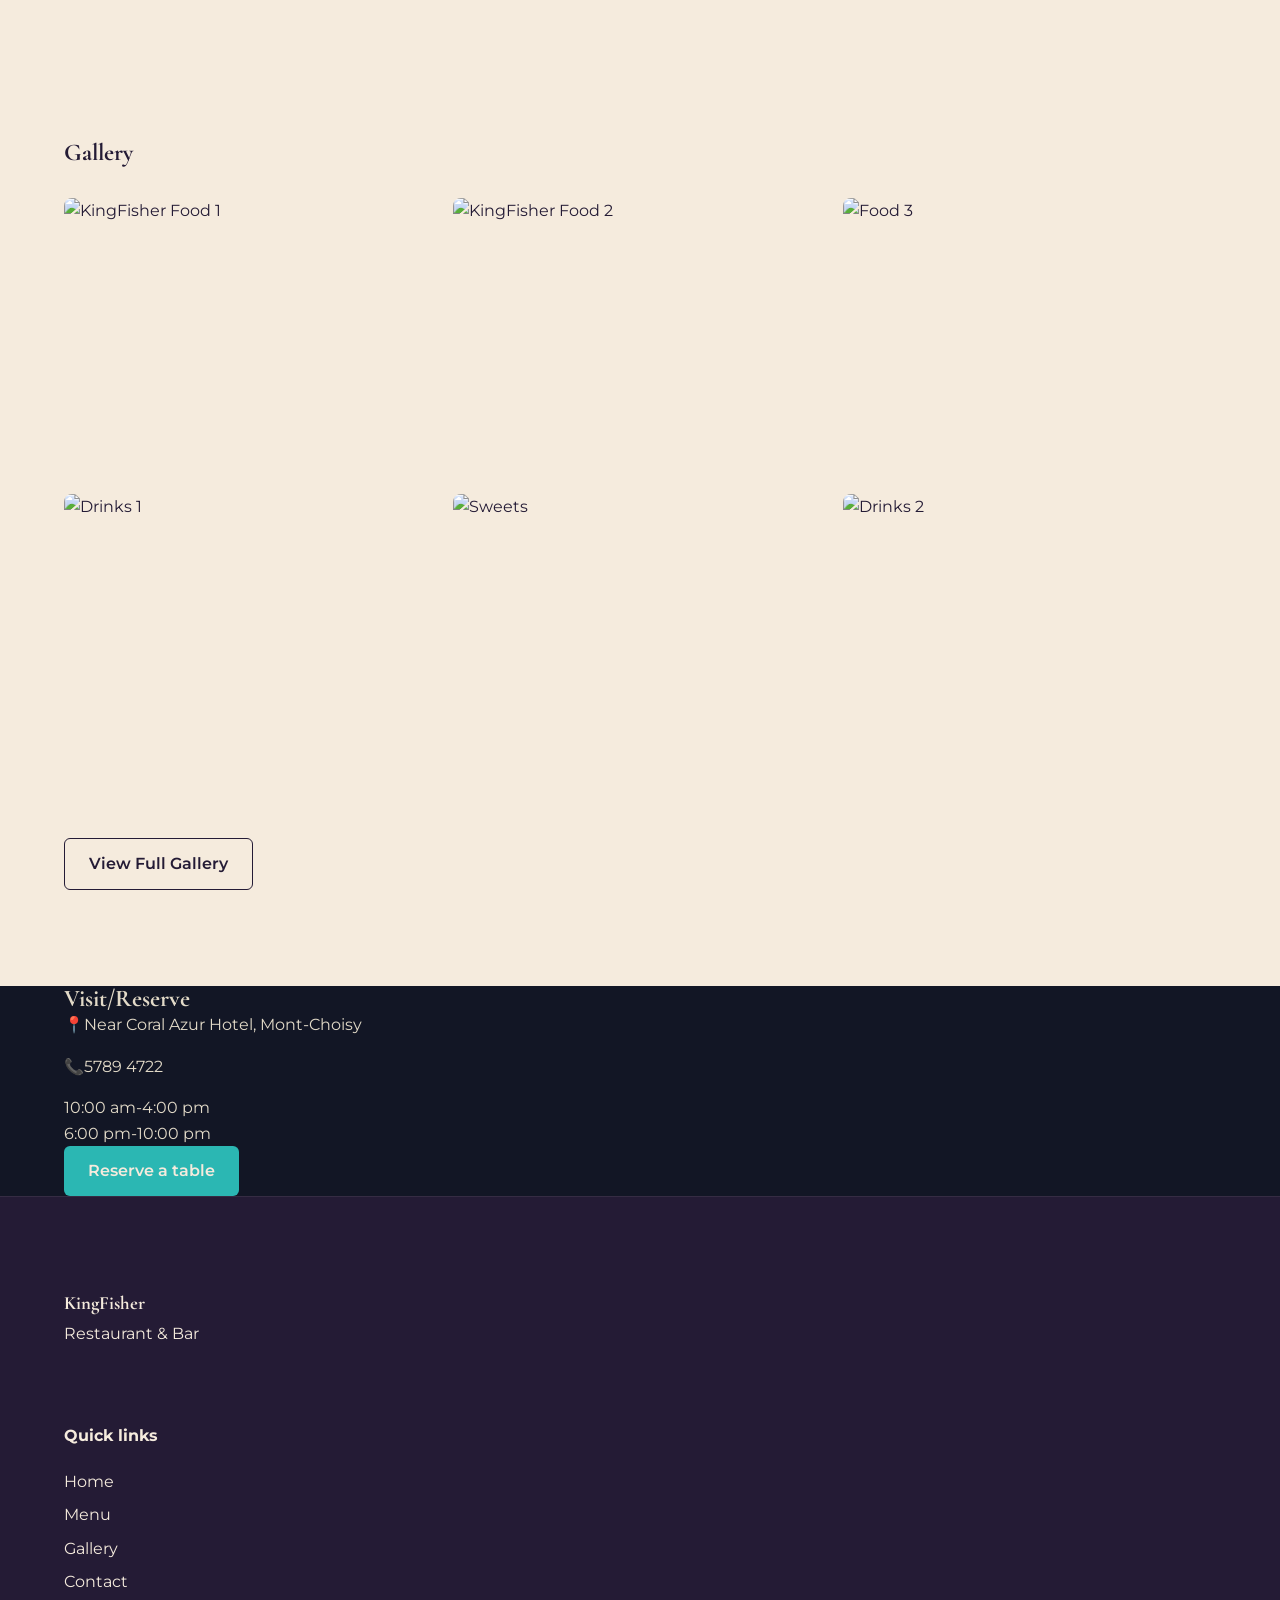
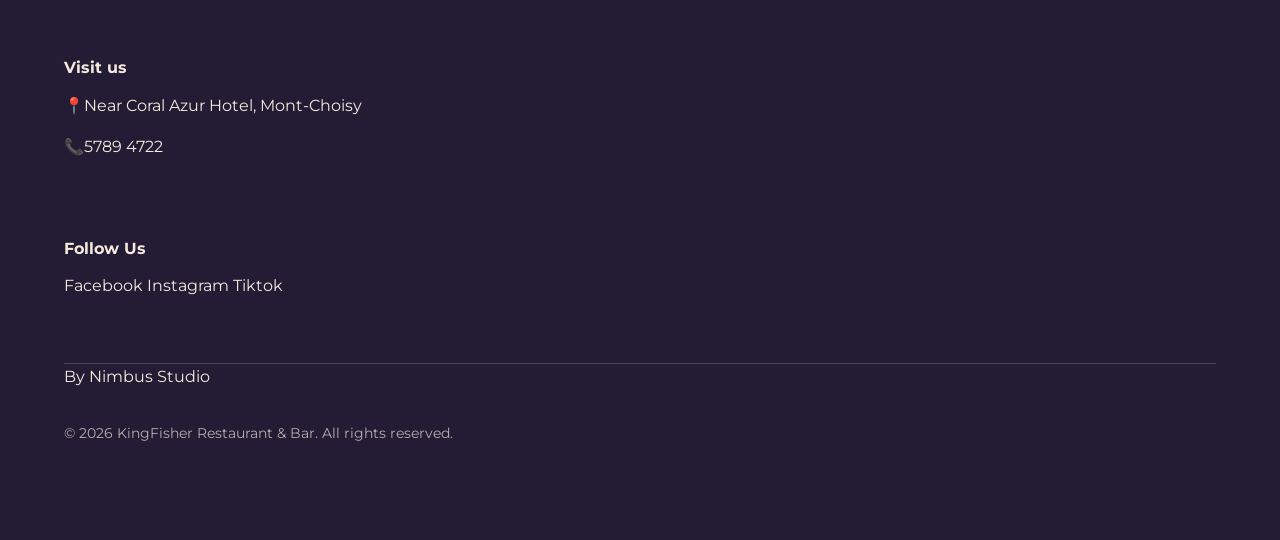
==== commit 7f93c646: "Update index.html" ====
--- a/index.html
+++ b/index.html
@@ -177,7 +177,7 @@
     <!-- LEFT: 3 dishes -->
     <div class="signature__col signature__col--left">
       <figure class="dish">
-        <div class="dish__ring"><img src="./assets/images/dish-1.jpg" alt="Tandoori Fish"></div>
+        <div class="dish__ring"><img src="./dish-1.jpg" alt="Tandoori Fish"></div>
         <figcaption>Tandoori Fish</figcaption>
       </figure>
       <figure class="dish">
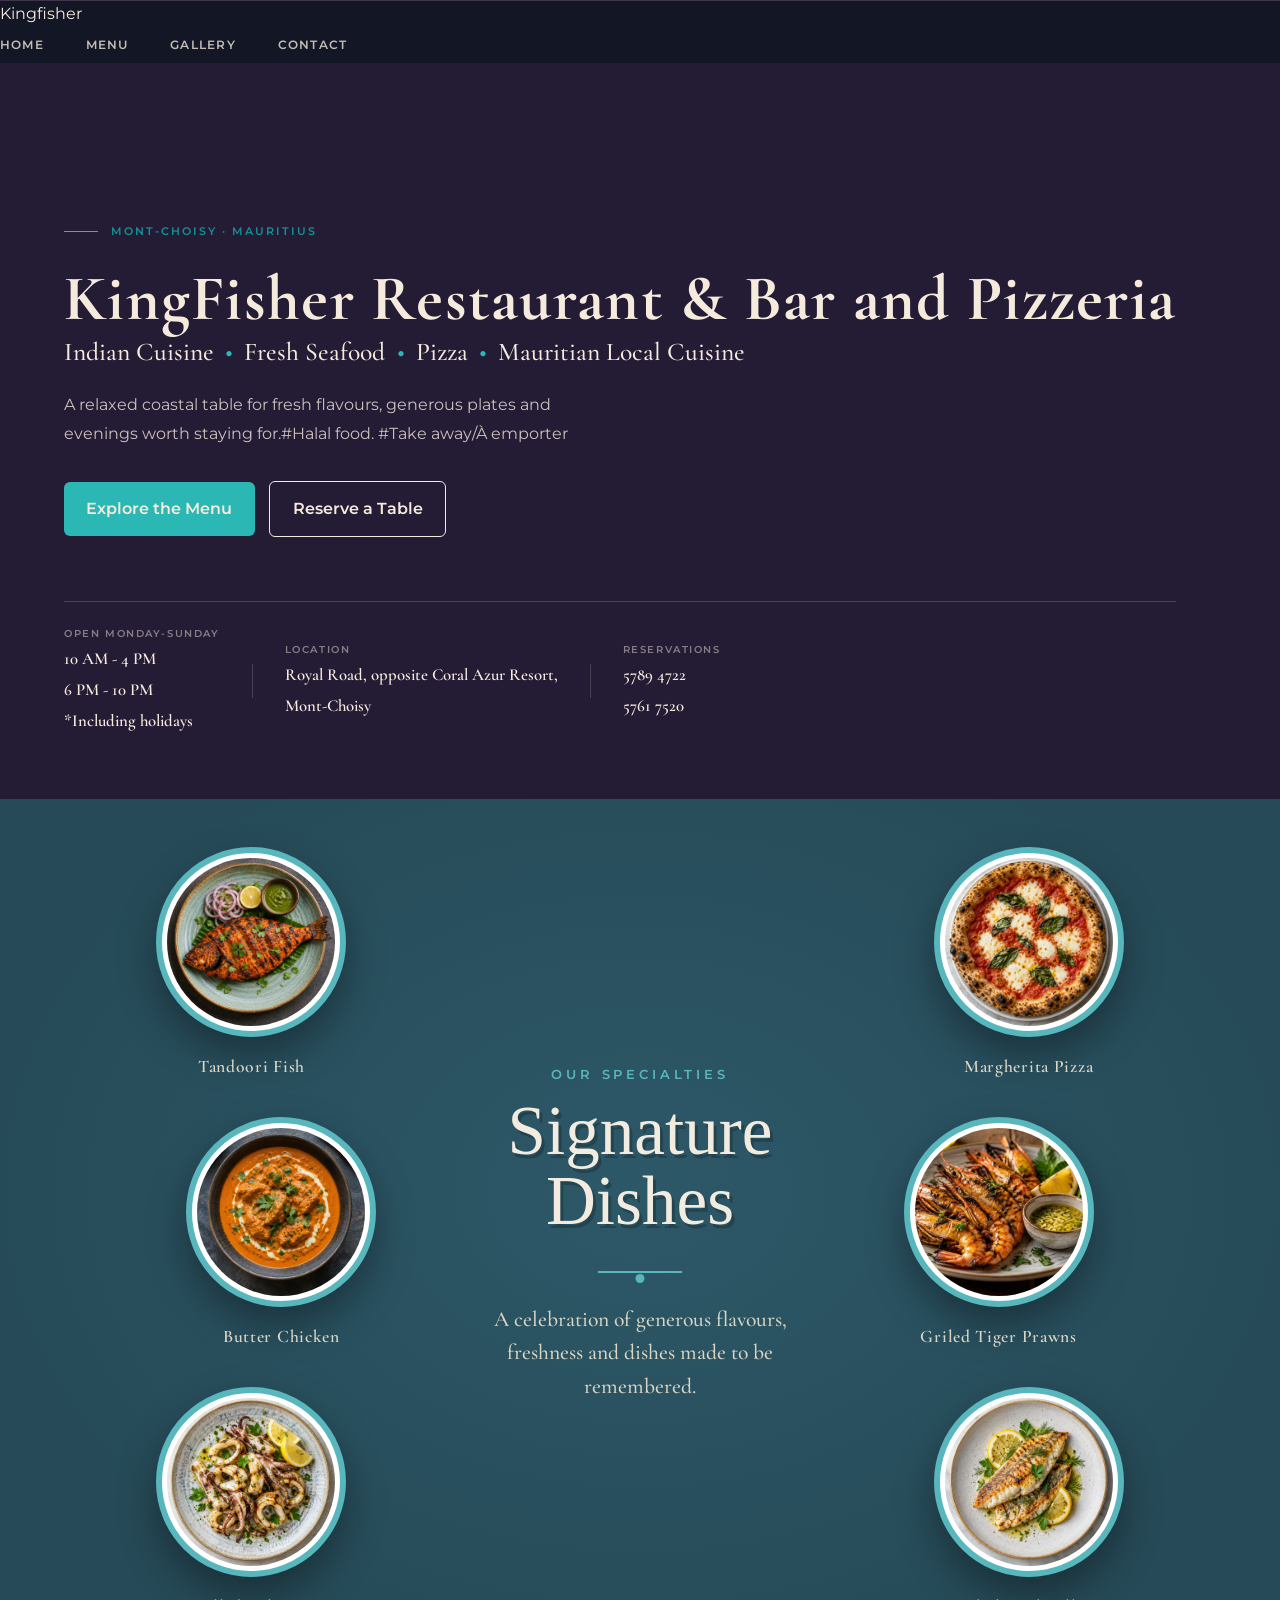
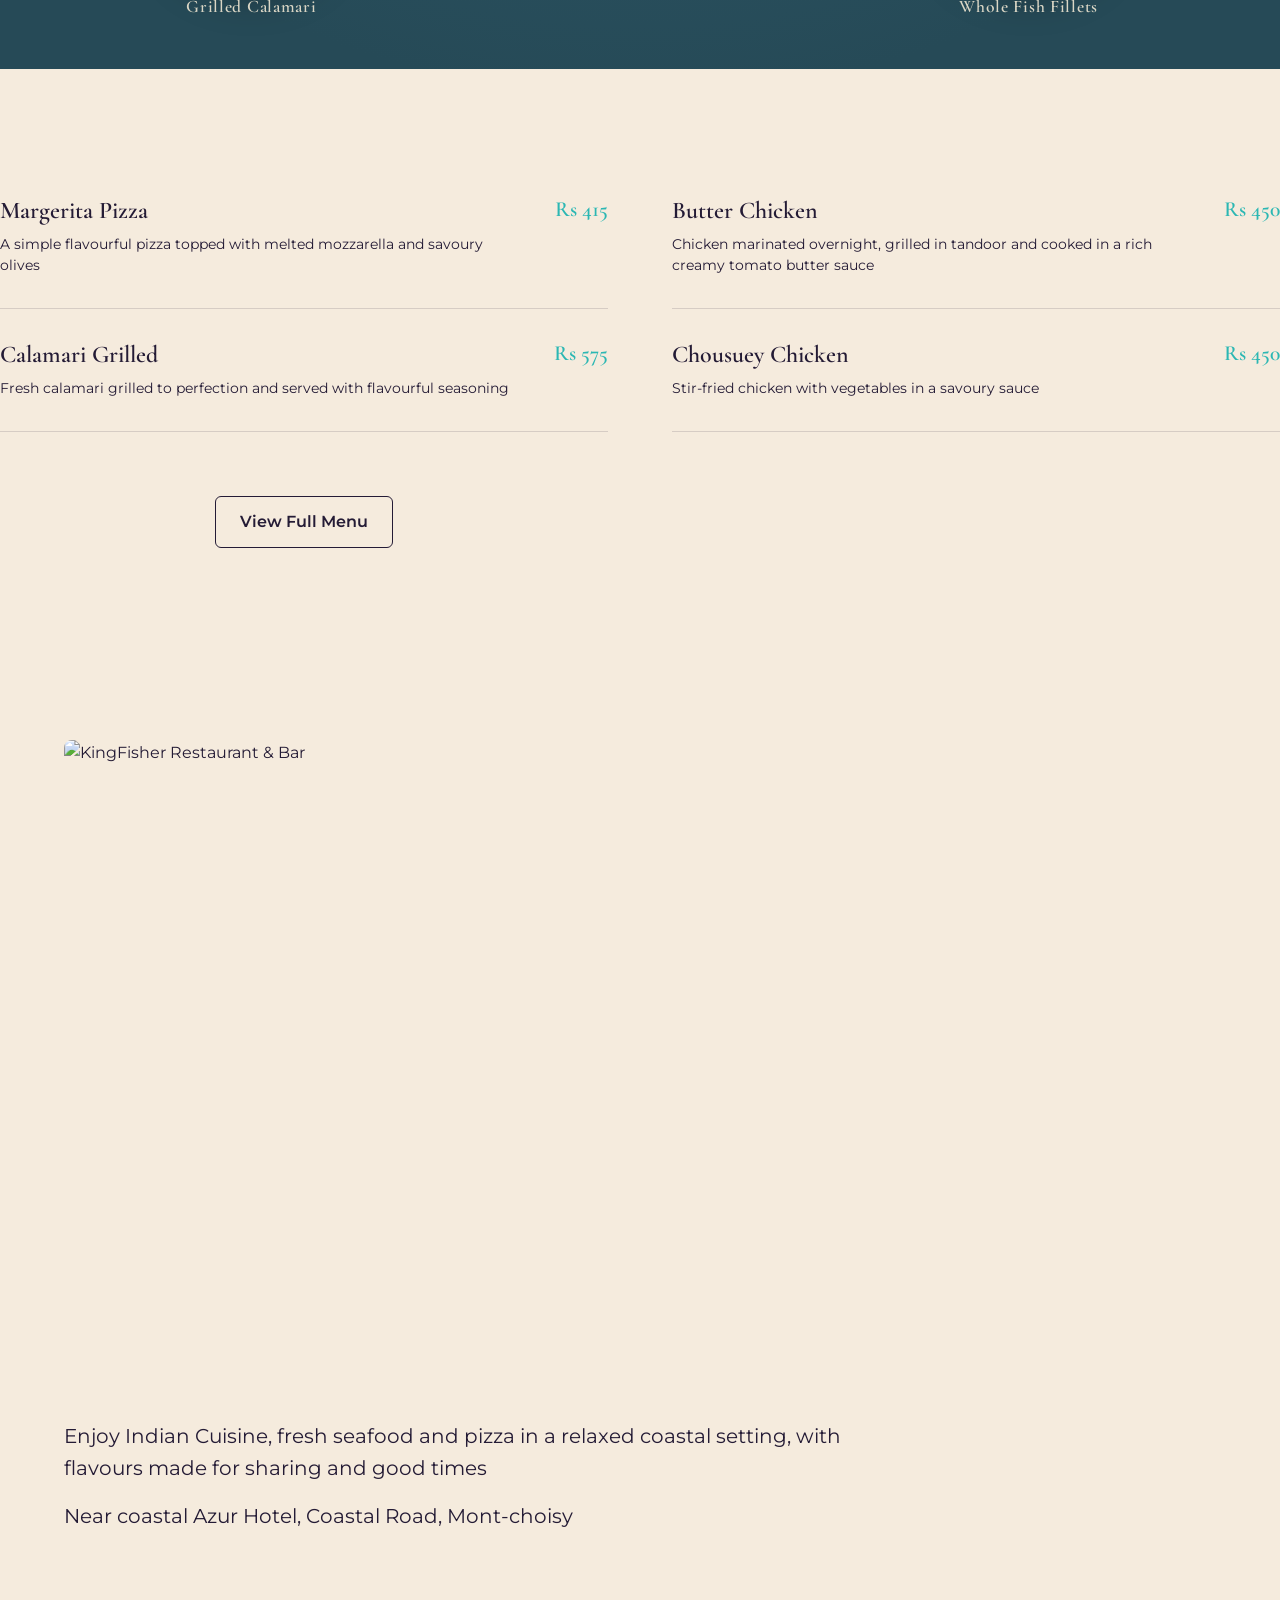
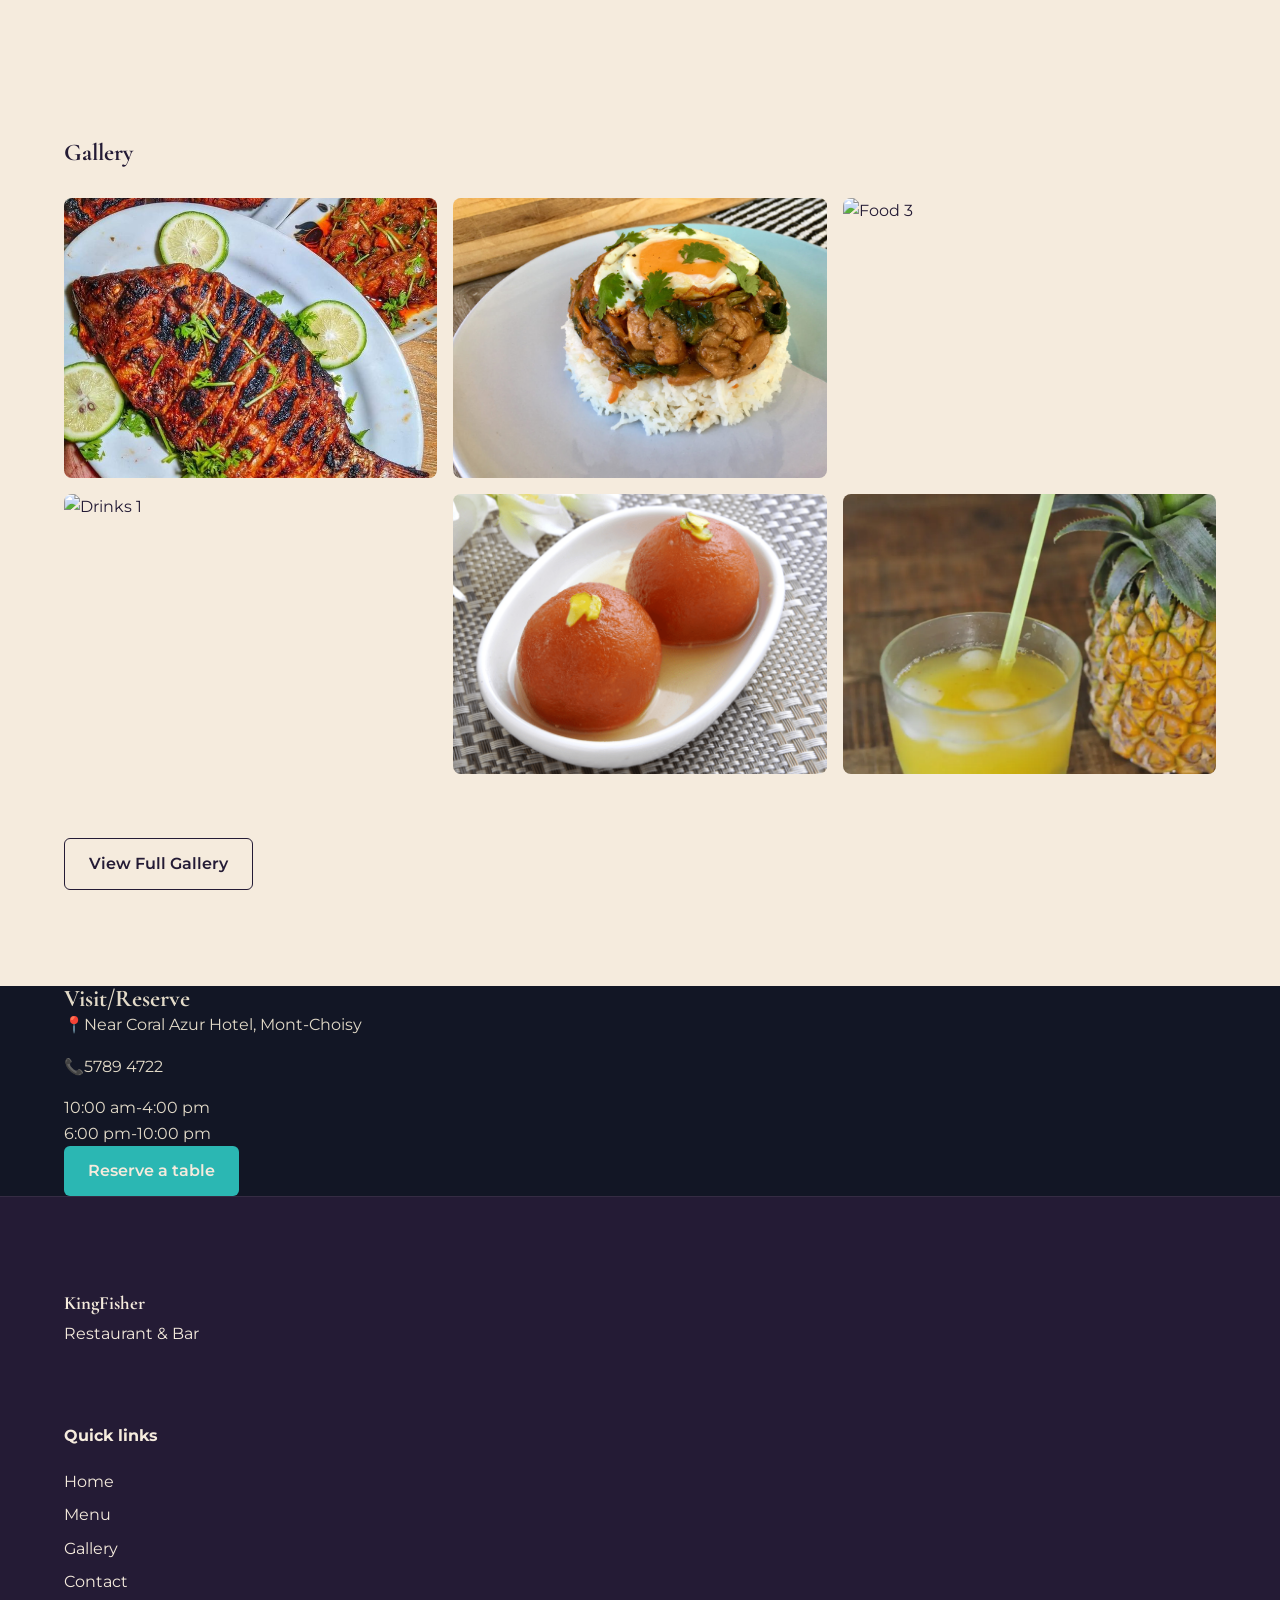
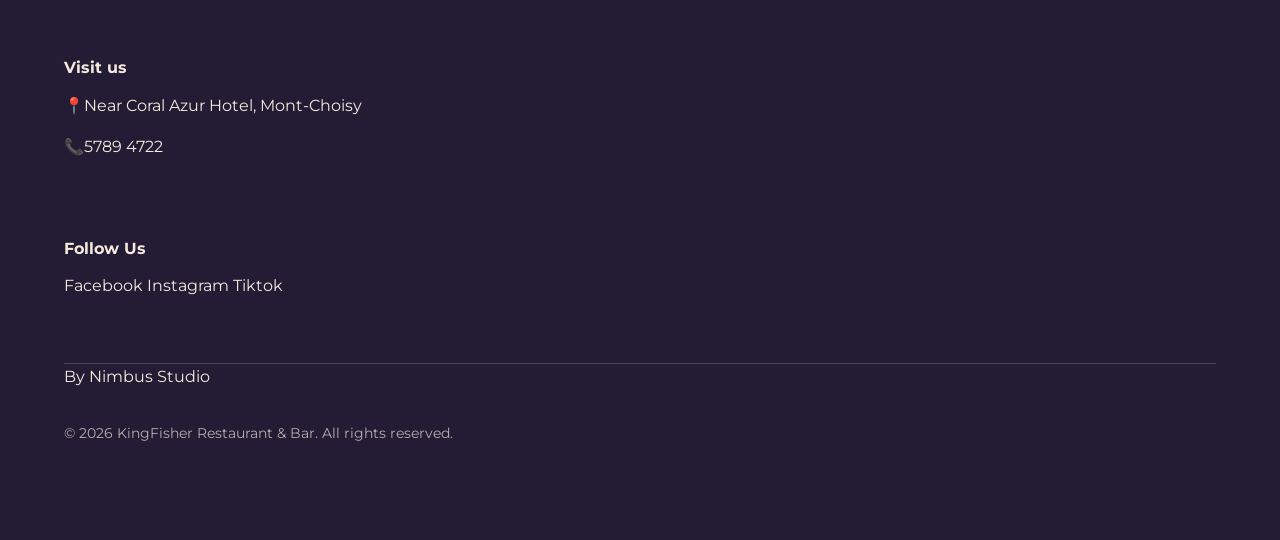
==== commit 6282cdee: "Update index.html" ====
--- a/index.html
+++ b/index.html
@@ -177,15 +177,15 @@
     <!-- LEFT: 3 dishes -->
     <div class="signature__col signature__col--left">
       <figure class="dish">
-        <div class="dish__ring"><img src="./dish-1.jpg" alt="Tandoori Fish"></div>
+        <div class="dish__ring"><img src="dish-1.jpg" alt="Tandoori Fish"></div>
         <figcaption>Tandoori Fish</figcaption>
       </figure>
       <figure class="dish">
-        <div class="dish__ring"><img src="./assets/images/dish-2.jpg" alt="Butter Chicken"></div>
+        <div class="dish__ring"><img src="dish-2.jpg" alt="Butter Chicken"></div>
         <figcaption>Butter Chicken</figcaption>
       </figure>
       <figure class="dish">
-        <div class="dish__ring"><img src="./assets/images/dish-3.jpg" alt="Grilled Calamari"></div>
+        <div class="dish__ring"><img src="dish-3.jpg" alt="Grilled Calamari"></div>
         <figcaption>Grilled Calamari</figcaption>
       </figure>
     </div>
@@ -201,15 +201,15 @@
     <!-- RIGHT: 3 dishes -->
     <div class="signature__col signature__col--right">
       <figure class="dish">
-        <div class="dish__ring"><img src="./assets/images/dish-4.jpg" alt="Margherita Pizza"></div>
+        <div class="dish__ring"><img src="dish-4.jpg" alt="Margherita Pizza"></div>
         <figcaption>Margherita Pizza</figcaption>
       </figure>
       <figure class="dish">
-        <div class="dish__ring"><img src="./assets/images/Grilled tiger prawns.jpeg" alt="Grilled Tiger Prawns"></div>
+        <div class="dish__ring"><img src="Grilled tiger prawns.jpeg" alt="Grilled Tiger Prawns"></div>
         <figcaption>Griled Tiger Prawns</figcaption>
       </figure>
       <figure class="dish">
-        <div class="dish__ring"><img src="./assets/images/dish-6.jpg" alt="Whole Fish Fillets"></div>
+        <div class="dish__ring"><img src="dish-6.jpg" alt="Whole Fish Fillets"></div>
         <figcaption>Whole Fish Fillets</figcaption>
       </figure>
     </div>
@@ -274,12 +274,12 @@
    <div class="container">
     <h2>Gallery</h2>
     <div class="gallery-preview-grid">
-        <img src="assets/images/Tandoori fish.jpg" alt="KingFisher Food 1">
-        <img src="assets/images/Magic Bowl.jpg" alt="KingFisher Food 2">
-        <img src="assets/images/Crab Soup.jpg" alt="Food 3">
-        <img src="assets/images/cocktails yaaa.jpeg" alt="Drinks 1">
-        <img src="assets/images/Gulab jamun 2 pieces.png" alt="Sweets">
-        <img src="assets/images/Welcome drinks.webp" alt="Drinks 2">
+        <img src="Tandoori fish.jpg" alt="KingFisher Food 1">
+        <img src="Magic Bowl.jpg" alt="KingFisher Food 2">
+        <img src="Crab Soup.jpg" alt="Food 3">
+        <img src="cocktails yaaa.jpeg" alt="Drinks 1">
+        <img src="Gulab jamun 2 pieces.png" alt="Sweets">
+        <img src="Welcome drinks.webp" alt="Drinks 2">
     </div>
     <a href="gallery.html" class="btn btn-light">View Full Gallery</a>
    </div>
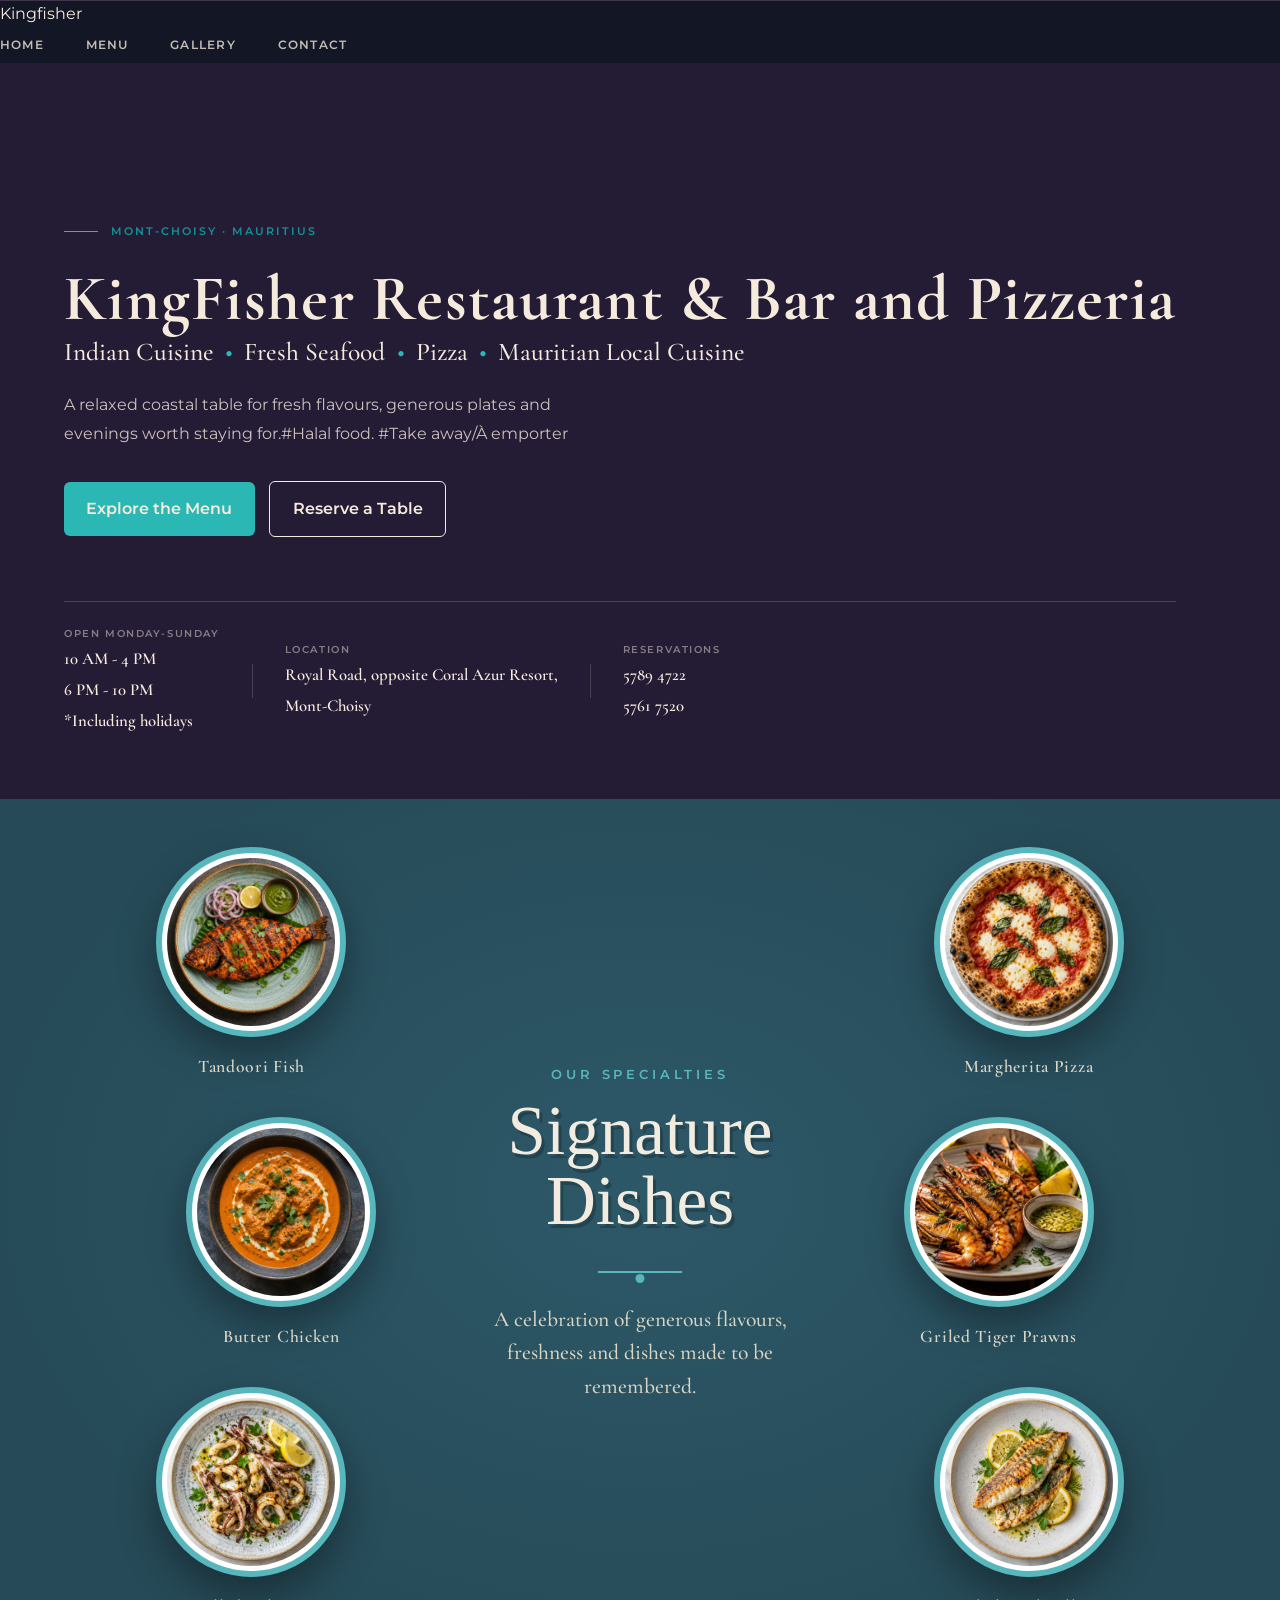
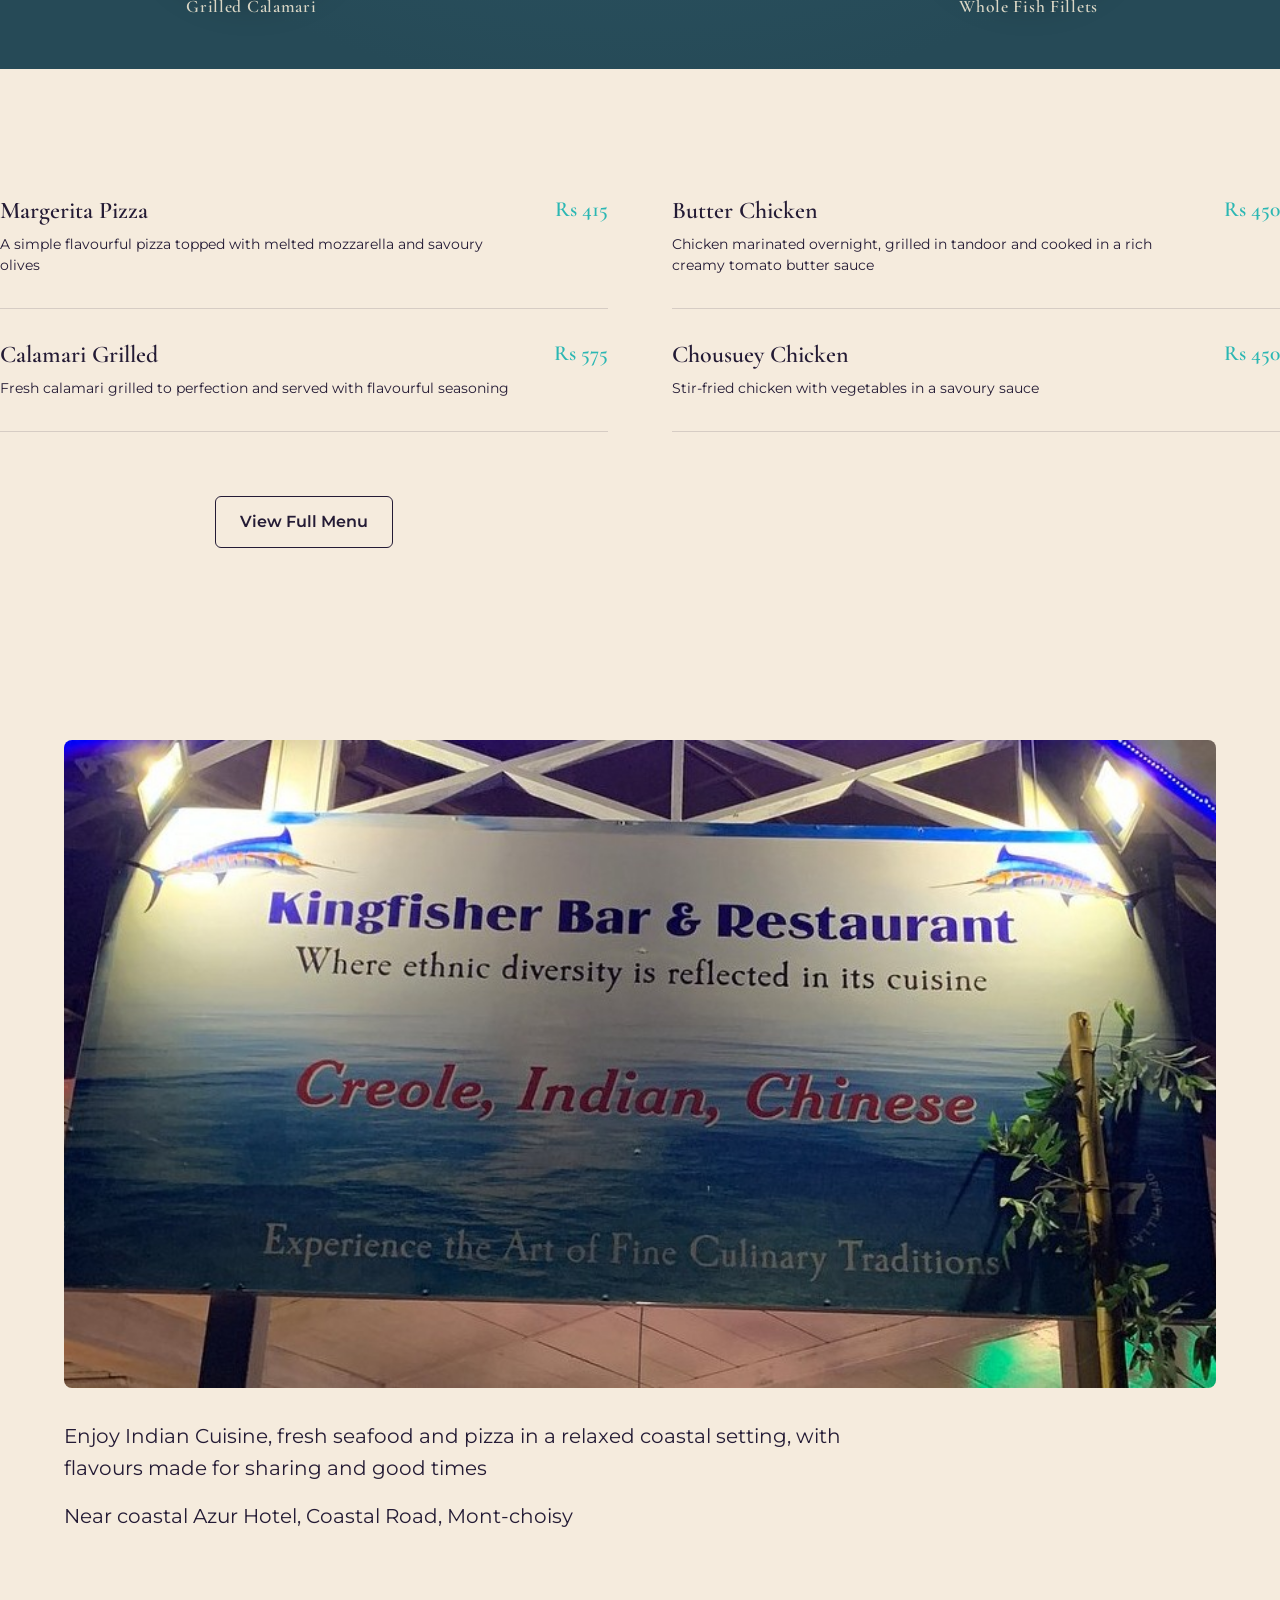
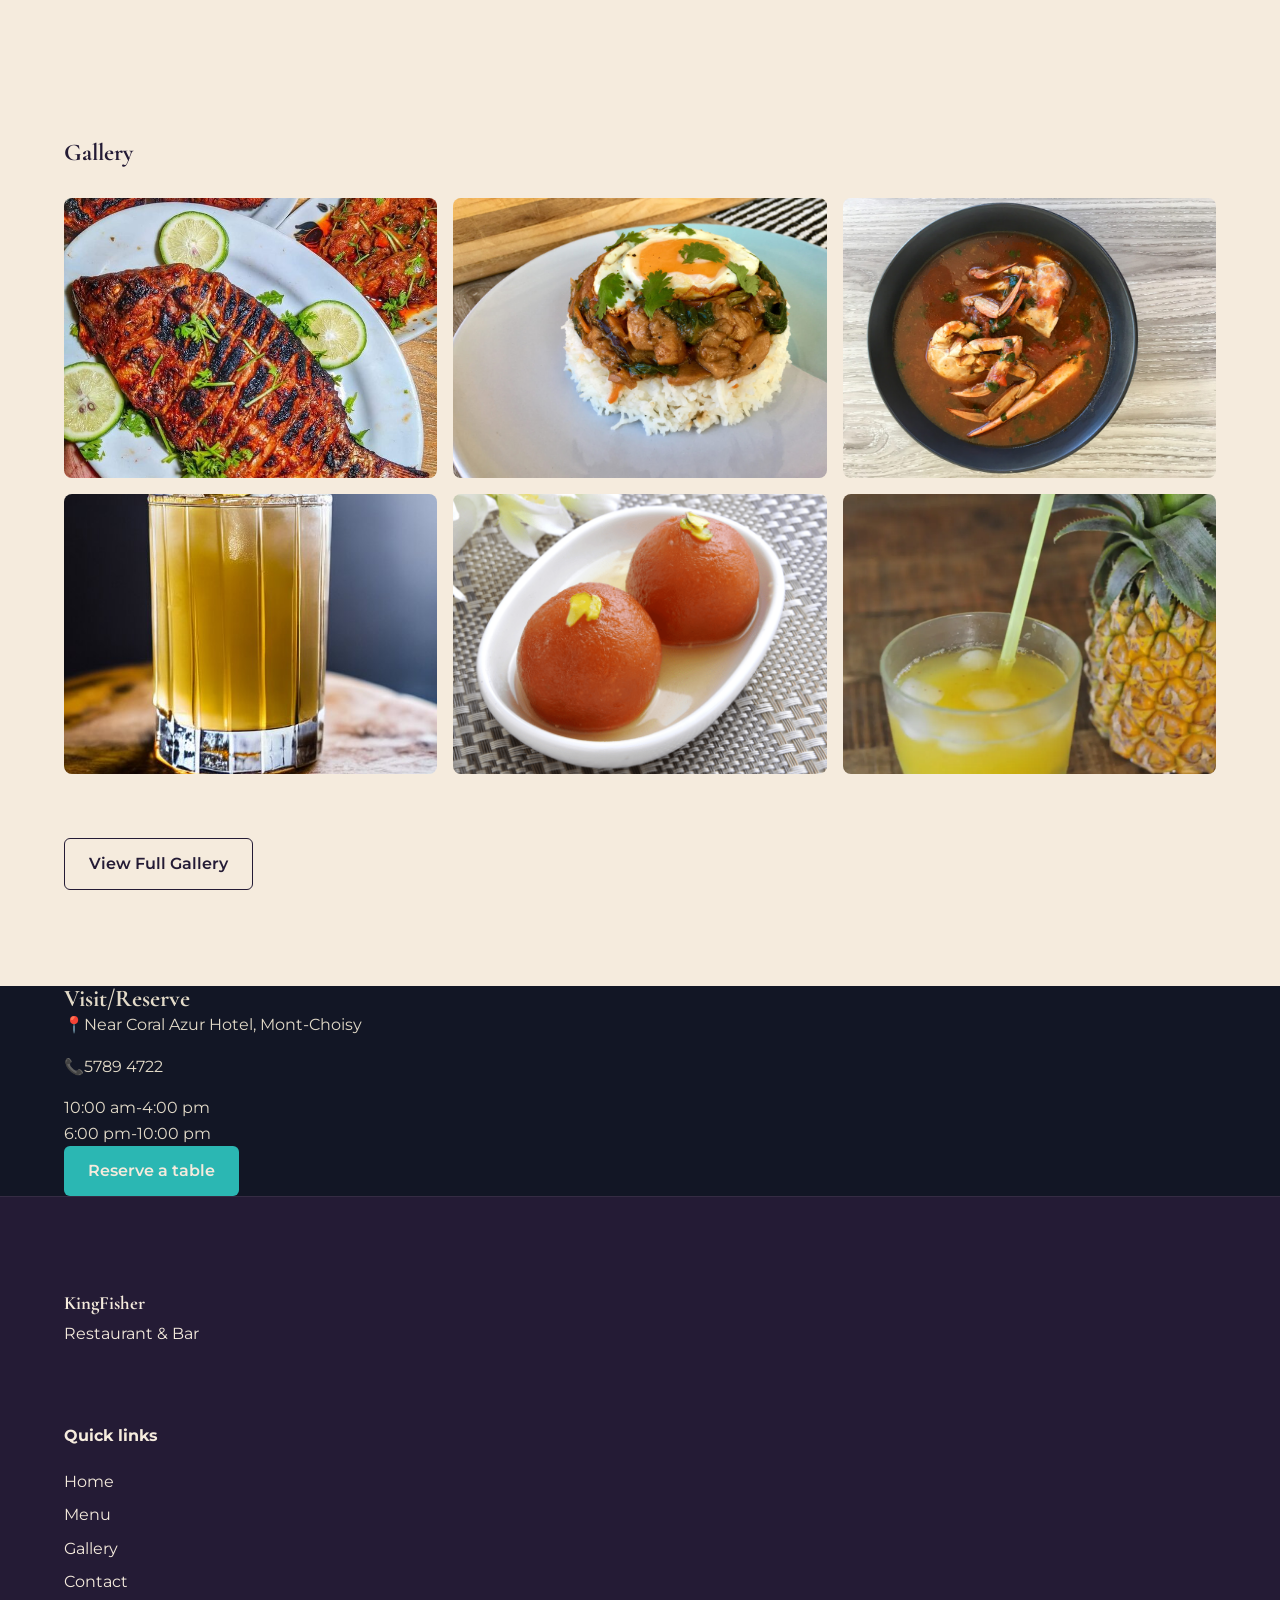
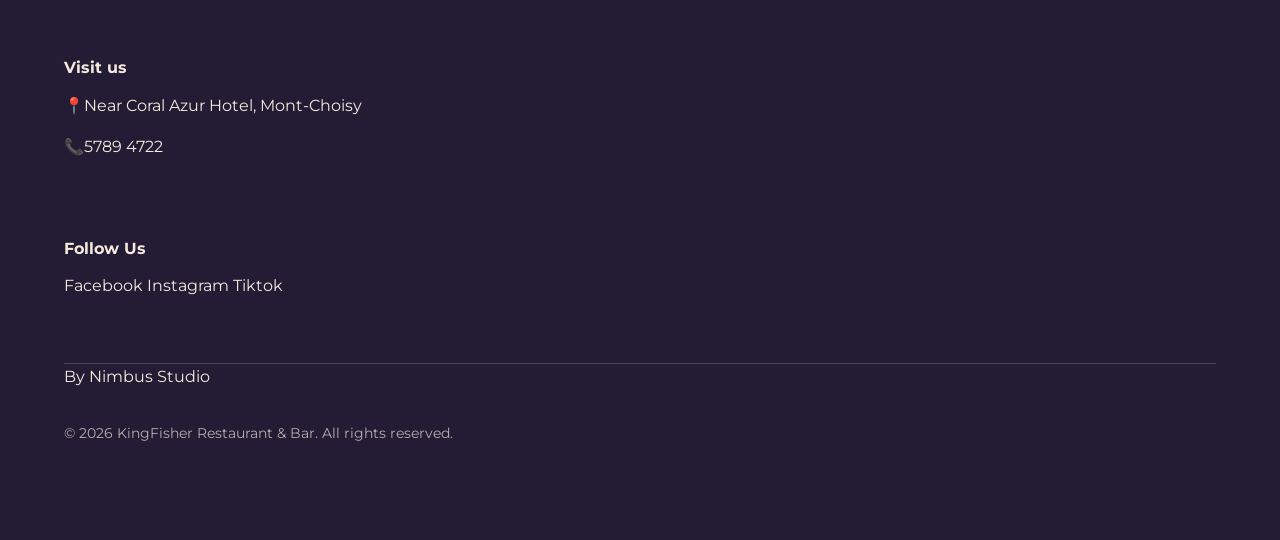
==== commit 0ebe0b41: "Update index.html" ====
--- a/index.html
+++ b/index.html
@@ -261,7 +261,7 @@
 </section>
 <section class="a-taste-of-kingfisher">
     <div class="container">
-    <img src="assets/images/kingfisher- A taste of kingfisher.jpg" alt="KingFisher Restaurant & Bar" class="restaurant-image">
+    <img src="kingfisher- A taste of kingfisher.jpg" alt="KingFisher Restaurant & Bar" class="restaurant-image">
     <p>
         Enjoy Indian Cuisine, fresh seafood and pizza in a relaxed coastal setting, with flavours made for sharing and good times
     </p>
@@ -276,8 +276,8 @@
     <div class="gallery-preview-grid">
         <img src="Tandoori fish.jpg" alt="KingFisher Food 1">
         <img src="Magic Bowl.jpg" alt="KingFisher Food 2">
-        <img src="Crab Soup.jpg" alt="Food 3">
-        <img src="cocktails yaaa.jpeg" alt="Drinks 1">
+        <img src="Crab soup.jpg" alt="Food 3">
+        <img src="Cocktails yaaa.jpeg" alt="Drinks 1">
         <img src="Gulab jamun 2 pieces.png" alt="Sweets">
         <img src="Welcome drinks.webp" alt="Drinks 2">
     </div>
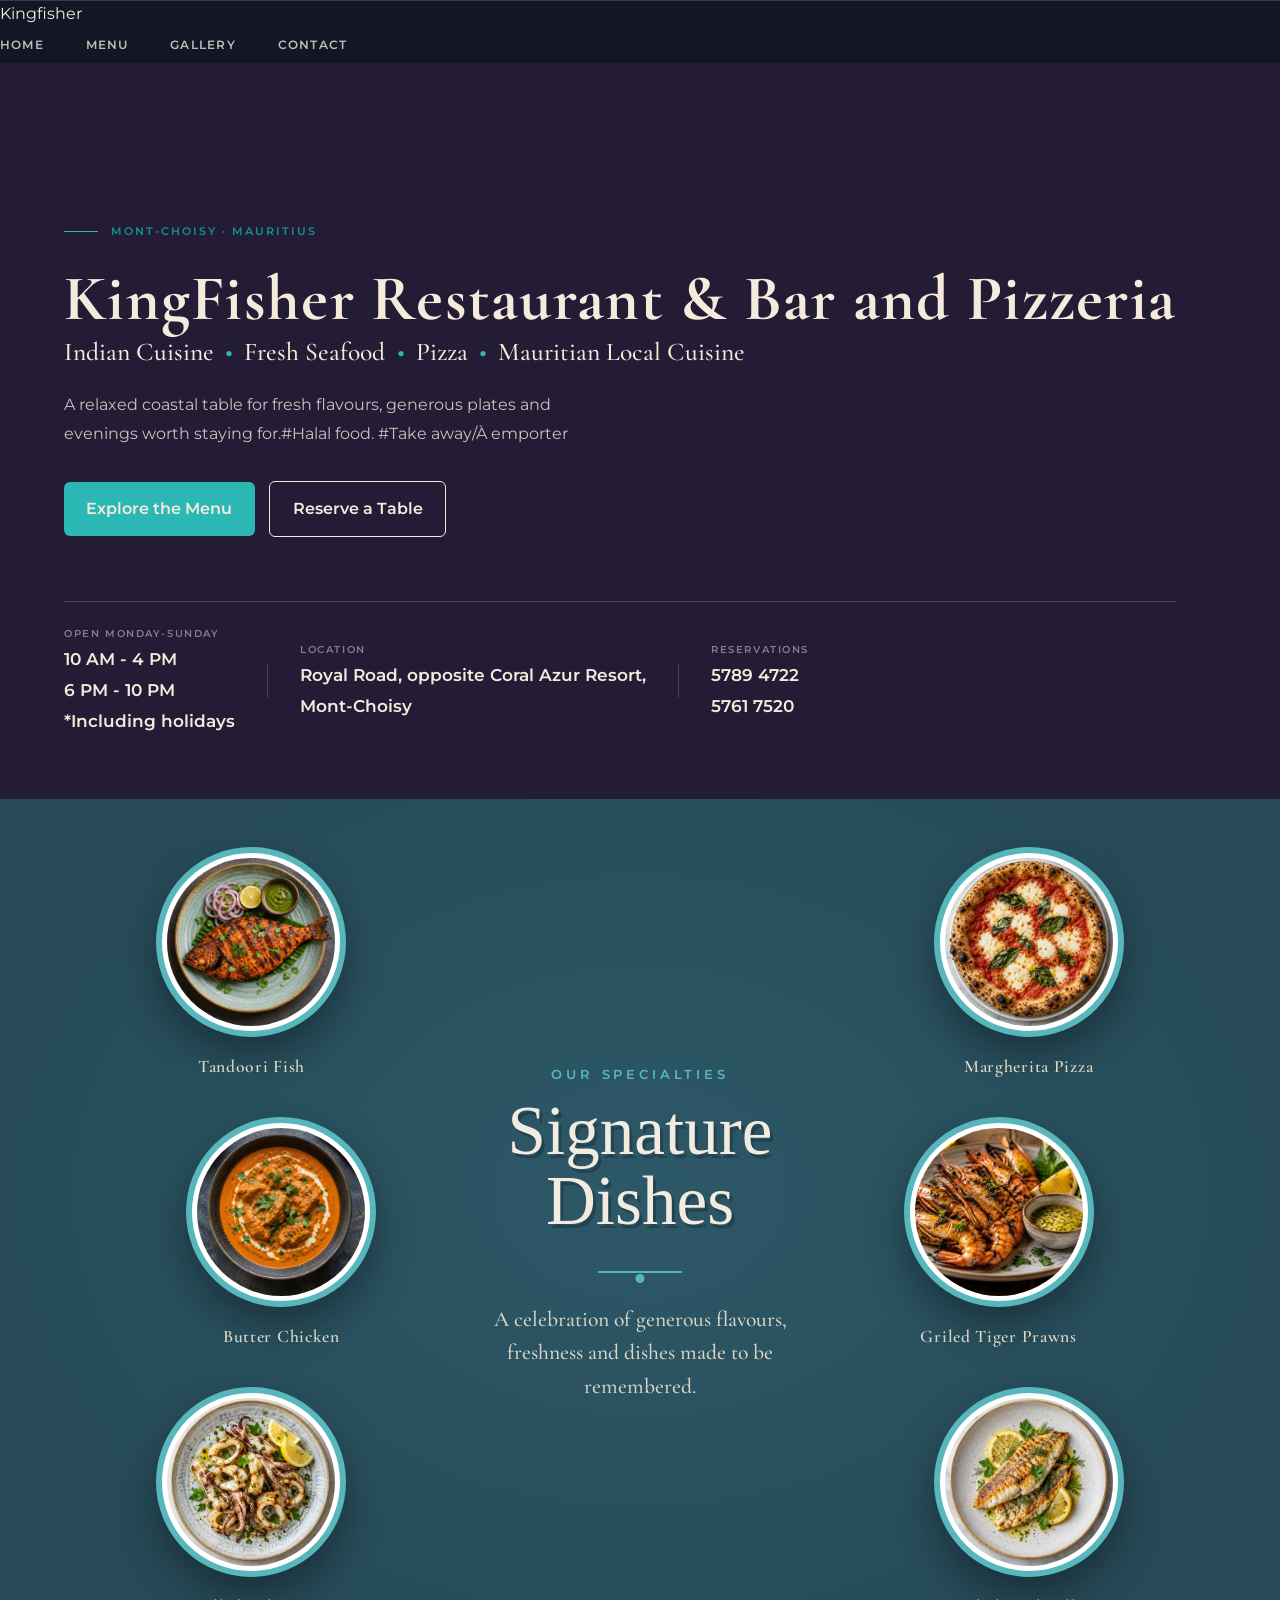
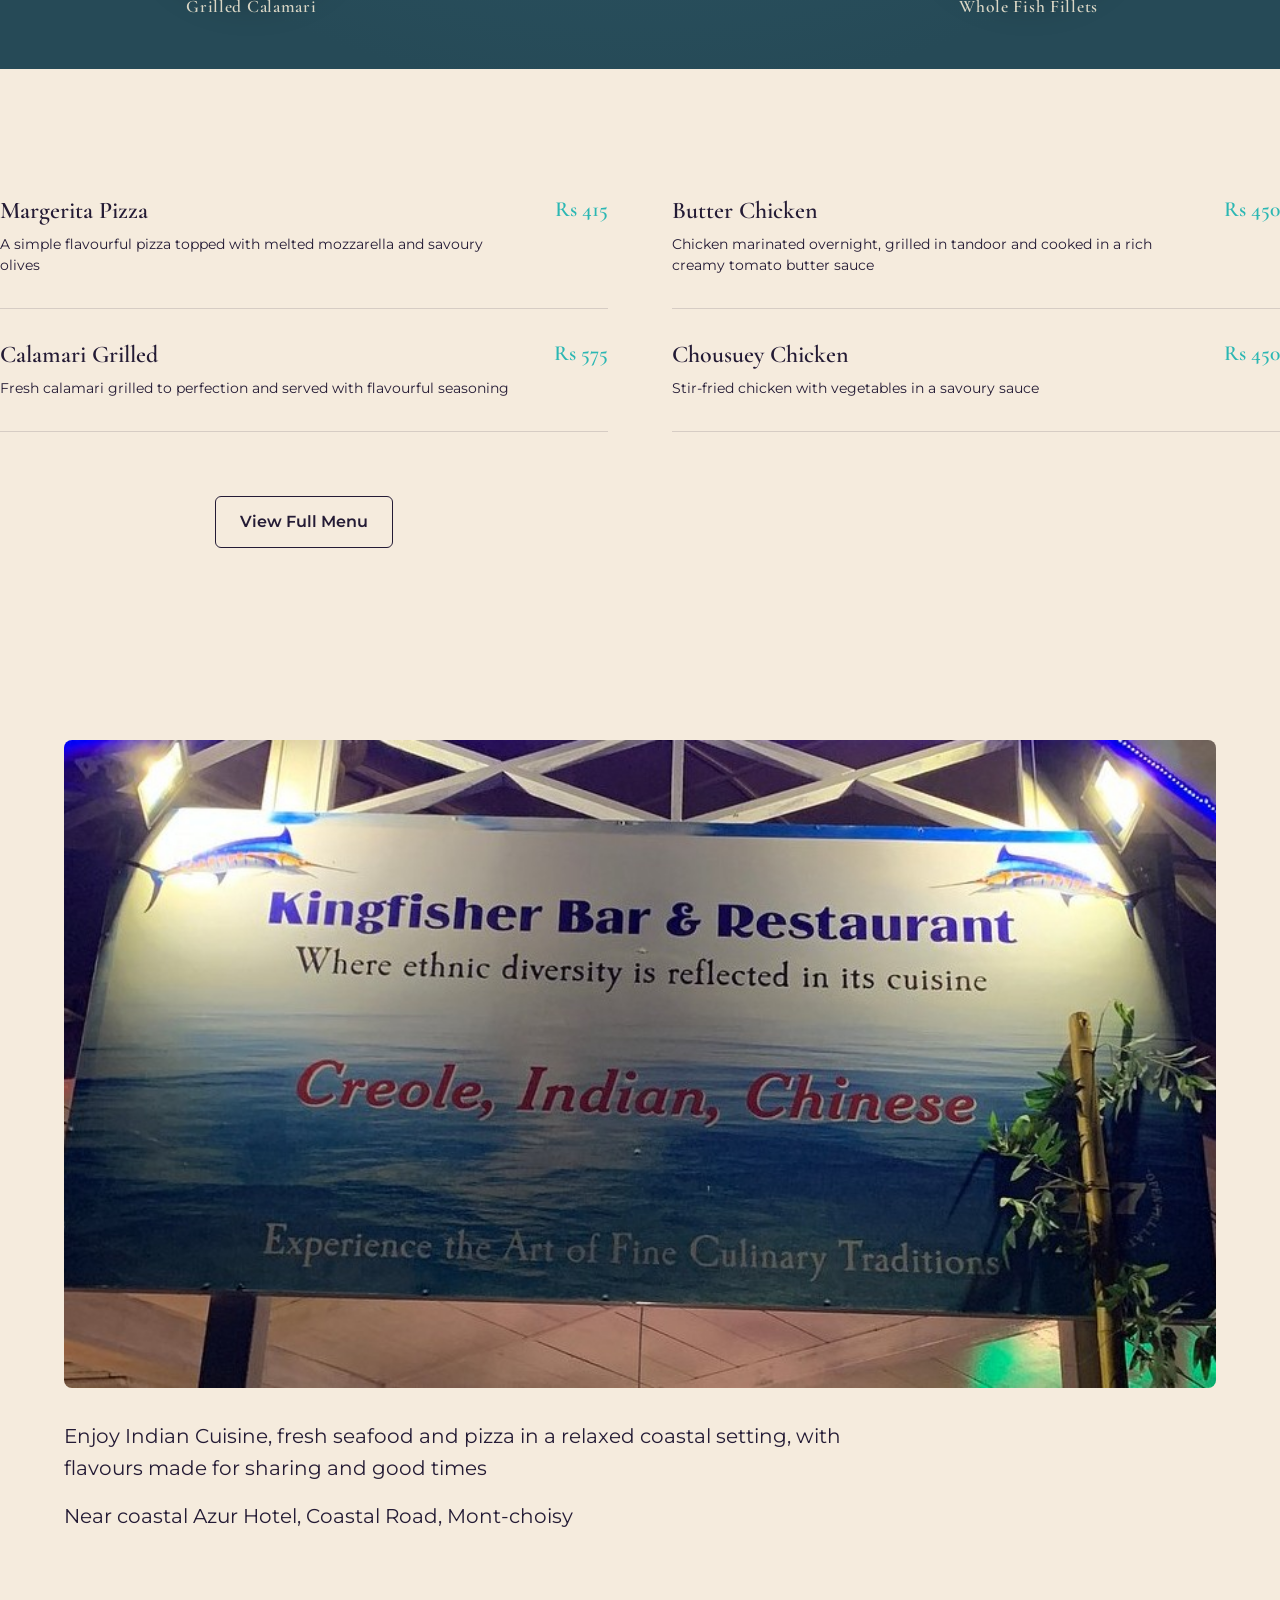
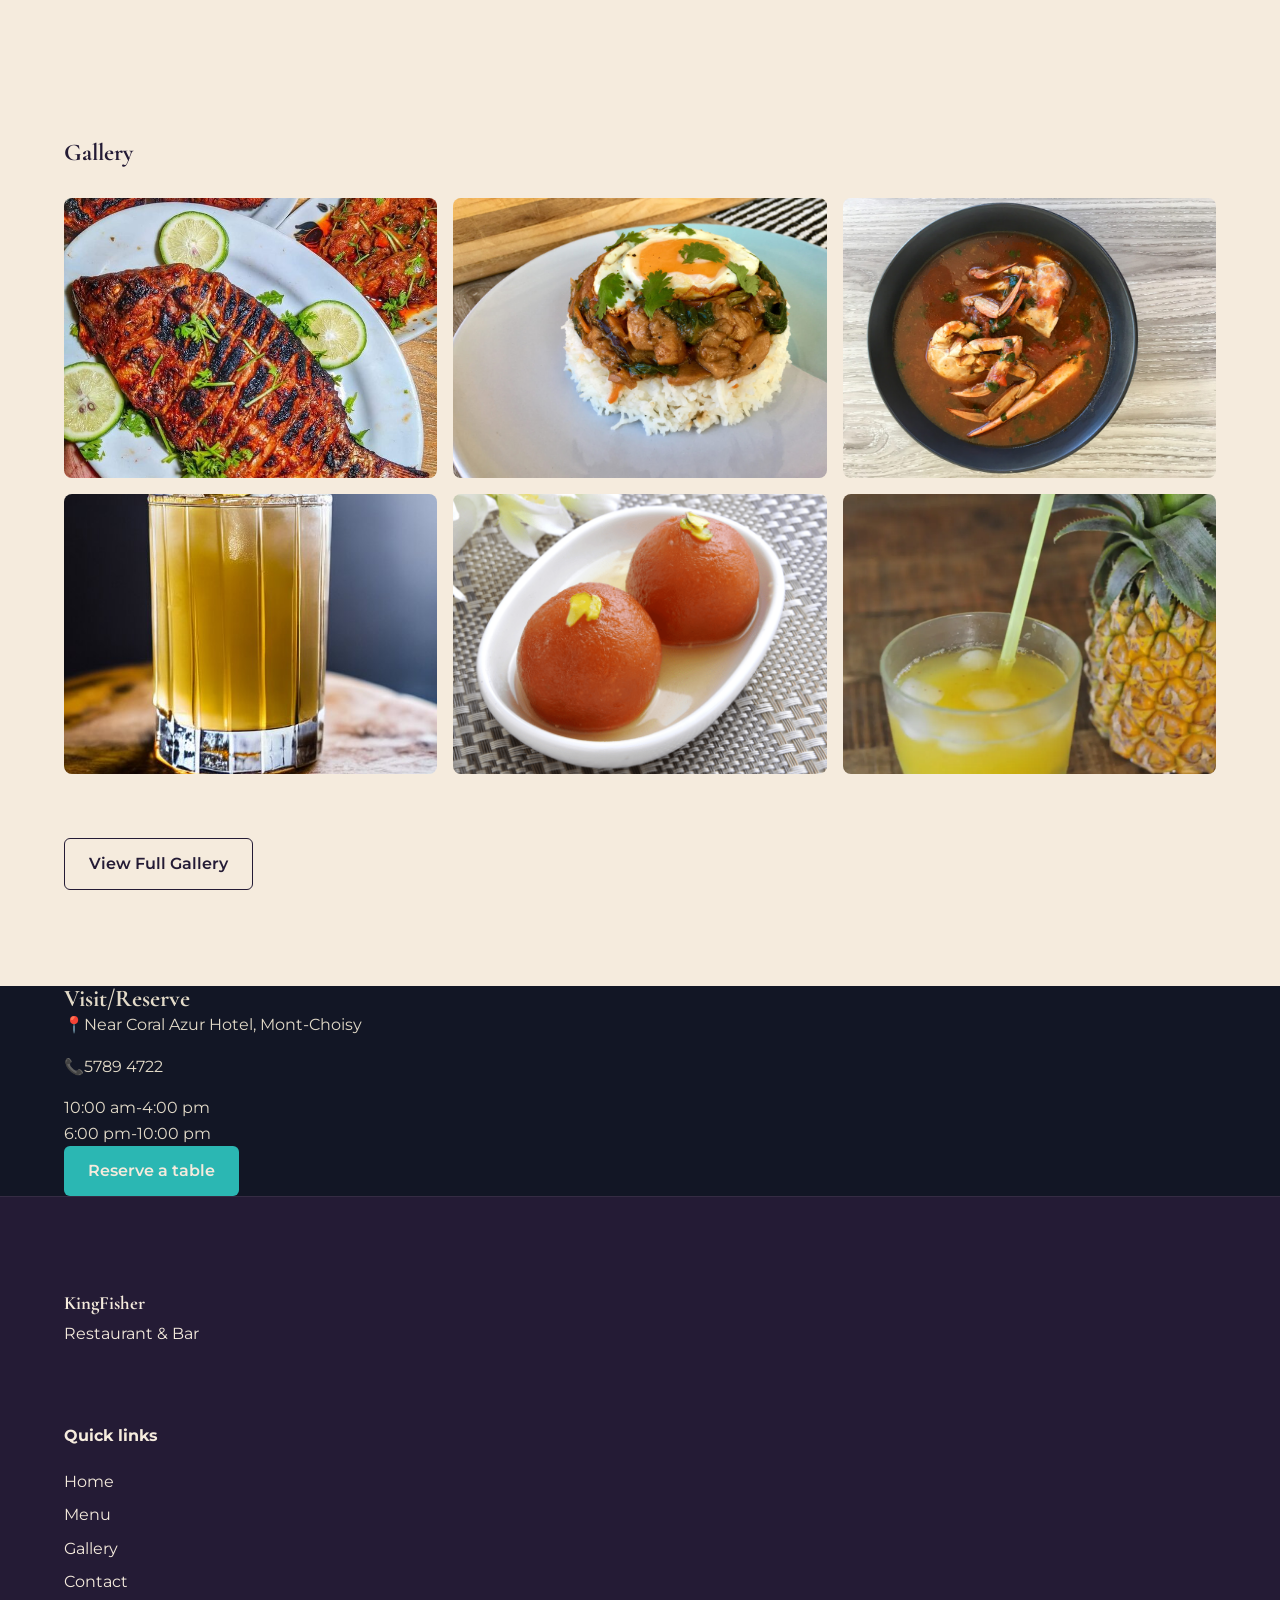
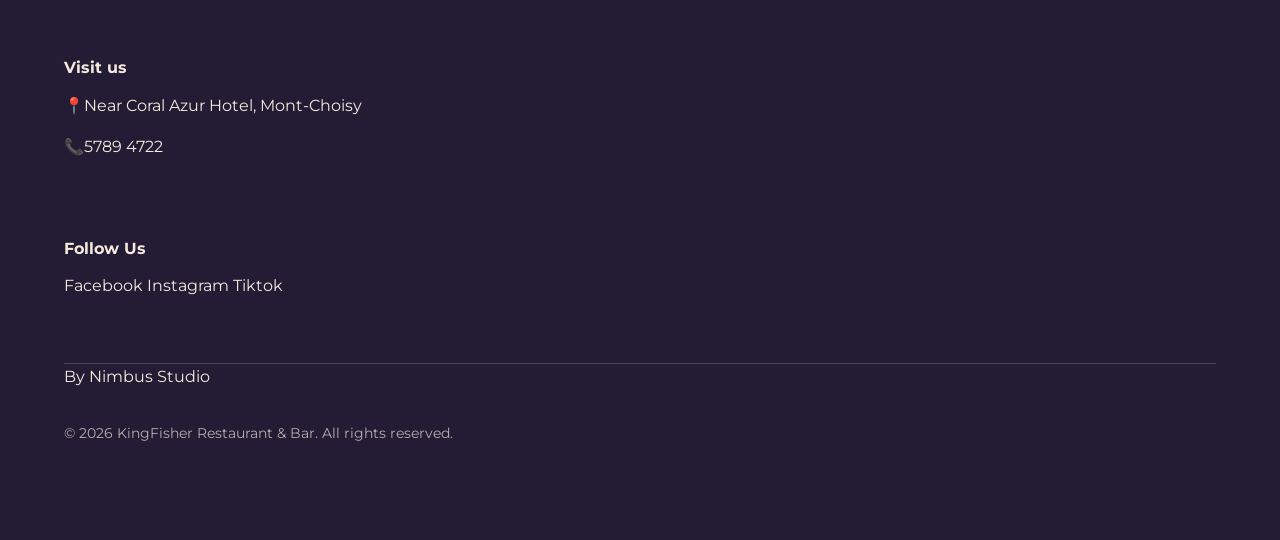
==== commit 63f8707a: "Update index.html" ====
--- a/index.html
+++ b/index.html
@@ -9,7 +9,7 @@
     <link rel="stylesheet" href="components.css">
 </head>
 <body>
-    <script src="js/main.js"></script>
+    <script src="main.js"></script>
 <!-- Code injected by live-server -->
 <script>
 	// <![CDATA[  <-- For SVG support
--- a/components.css
+++ b/components.css
@@ -684,9 +684,9 @@
 
 .hero-meta-value {
     color: var(--color-cream);
-    font-family: var(--font-display);
+    font-family: var(--font-body);
     font-size: 1.05rem;
-    font-weight: var(--font-weight-semibold);
+    font-weight: 600;
 }
 
 .hero-meta-divider {
